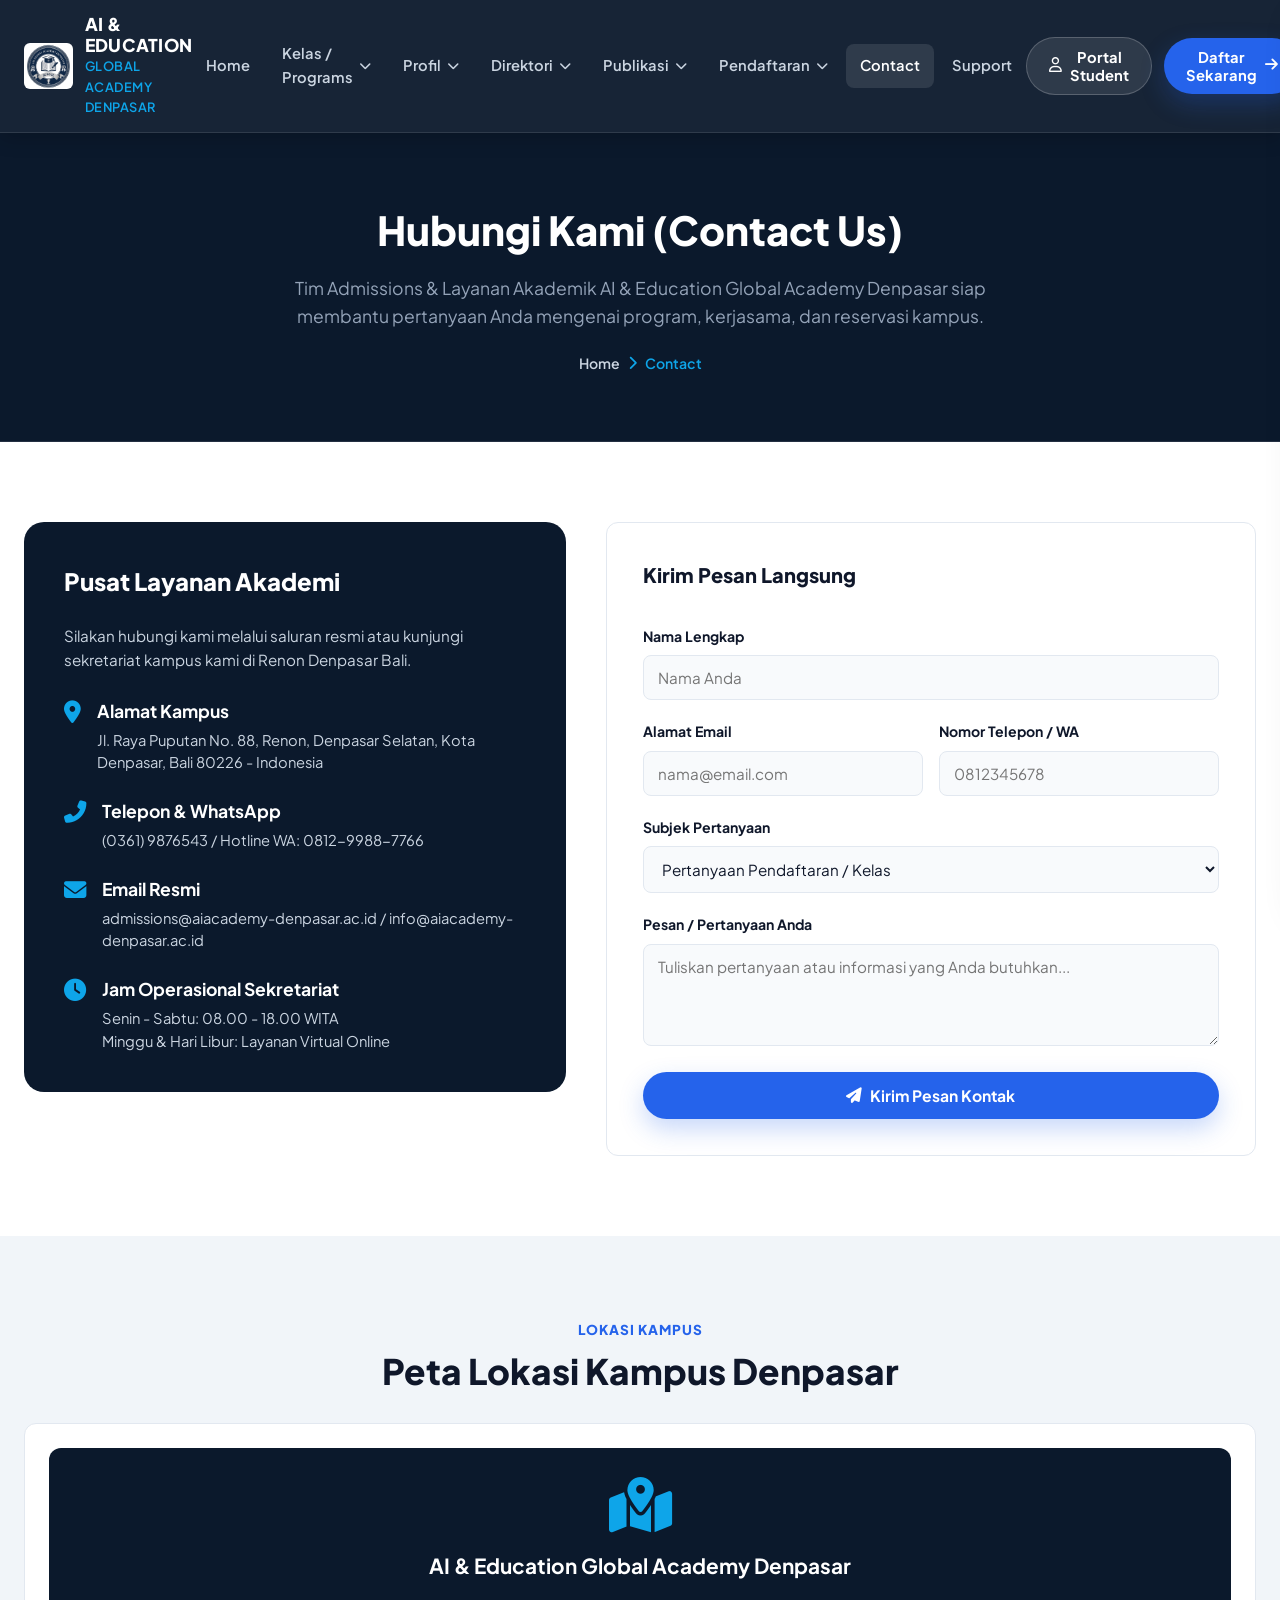
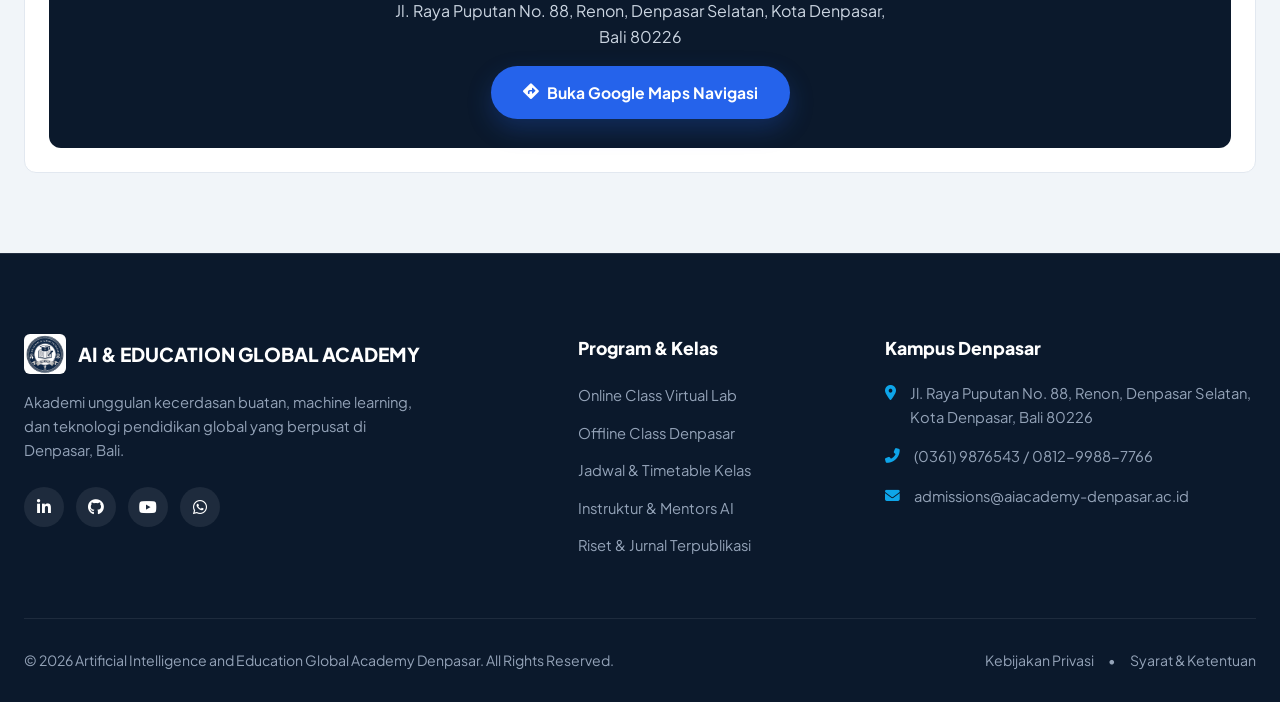
==== contact.html @ 4b83a7b8 "aieacademy" ====
<!DOCTYPE html>
<html lang="id">
<head>
    <meta charset="UTF-8">
    <meta name="viewport" content="width=device-width, initial-scale=1.0">
    <title>Contact Us - Artificial Intelligence & Education Global Academy Denpasar</title>
    <meta name="description" content="Hubungi AI & Education Global Academy Denpasar Bali. Kontak WhatsApp, Email, dan Alamat Kampus Renon Denpasar.">
    <!-- Google Fonts -->
    <link rel="preconnect" href="https://fonts.googleapis.com">
    <link rel="preconnect" href="https://fonts.gstatic.com" crossorigin>
    <link href="https://fonts.googleapis.com/css2?family=Plus+Jakarta+Sans:wght@300;400;500;600;700;800&display=swap" rel="stylesheet">
    <!-- Font Awesome Icons -->
    <link rel="stylesheet" href="https://cdnjs.cloudflare.com/ajax/libs/font-awesome/6.5.1/css/all.min.css">
    <link rel="stylesheet" href="style.css">
</head>
<body>

    <!-- Header Navigation -->
    <header class="site-header">
        <div class="navbar-container">
            <a href="index.html" class="brand-logo" id="brandLogo">
                <img src="Img/Logo.png" alt="AI & Education Global Academy Logo" class="brand-logo-img">
                <div class="brand-text">
                    <span class="brand-title">AI & EDUCATION</span>
                    <span class="brand-subtitle">Global Academy Denpasar</span>
                </div>
            </a>

            <nav class="nav-menu" id="navMenu">
                <ul class="nav-list">
                    <li class="nav-item"><a href="index.html" class="nav-link">Home</a></li>
                    
                    <li class="nav-item dropdown">
                        <a href="kelas.html" class="nav-link">Kelas / Programs <i class="fas fa-chevron-down dropdown-icon"></i></a>
                        <ul class="dropdown-menu">
                            <li><a href="kelas.html#online"><i class="fas fa-laptop-code"></i> Online Class <span class="dropdown-tag tag-online">Virtual Lab</span></a></li>
                            <li><a href="kelas.html#offline"><i class="fas fa-building-user"></i> Offline Class <span class="dropdown-tag tag-offline">Denpasar Campus</span></a></li>
                            <li><a href="kelas.html#schedules"><i class="fas fa-calendar-alt"></i> Jadwal Pelajaran / Schedules</a></li>
                        </ul>
                    </li>

                    <li class="nav-item dropdown">
                        <a href="profil.html" class="nav-link">Profil <i class="fas fa-chevron-down dropdown-icon"></i></a>
                        <ul class="dropdown-menu">
                            <li><a href="profil.html#visi-misi"><i class="fas fa-bullseye"></i> Visi & Misi AI Academy</a></li>
                            <li><a href="profil.html#sejarah"><i class="fas fa-landmark"></i> Tentang Kampus Denpasar</a></li>
                            <li><a href="profil.html#dewan-pakar"><i class="fas fa-sitemap"></i> Dewan Pakar & Researchers</a></li>
                            <li><a href="profil.html#fasilitas"><i class="fas fa-server"></i> Fasilitas Supercomputer & Lab</a></li>
                        </ul>
                    </li>

                    <li class="nav-item dropdown">
                        <a href="direktori.html" class="nav-link">Direktori <i class="fas fa-chevron-down dropdown-icon"></i></a>
                        <ul class="dropdown-menu">
                            <li><a href="direktori.html#guru"><i class="fas fa-user-tie"></i> Data Instruktur & Mentors</a></li>
                            <li><a href="direktori.html#siswa"><i class="fas fa-user-graduate"></i> Network Peserta / Alumni</a></li>
                            <li><a href="direktori.html#mitra"><i class="fas fa-handshake"></i> Mitra Industri Global</a></li>
                        </ul>
                    </li>

                    <li class="nav-item dropdown">
                        <a href="publikasi.html" class="nav-link">Publikasi <i class="fas fa-chevron-down dropdown-icon"></i></a>
                        <ul class="dropdown-menu">
                            <li><a href="publikasi.html#berita"><i class="fas fa-newspaper"></i> Berita AI & EdTech</a></li>
                            <li><a href="publikasi.html#pengumuman"><i class="fas fa-bullhorn"></i> Seminar & Workshop</a></li>
                            <li><a href="publikasi.html#agenda"><i class="fas fa-calendar-check"></i> Event AI Summit Bali</a></li>
                            <li><a href="publikasi.html#galeri"><i class="fas fa-images"></i> Galeri Hackathon</a></li>
                        </ul>
                    </li>

                    <li class="nav-item dropdown">
                        <a href="pendaftaran.html" class="nav-link">Pendaftaran <i class="fas fa-chevron-down dropdown-icon"></i></a>
                        <ul class="dropdown-menu">
                            <li><a href="pendaftaran.html#info-ppdb"><i class="fas fa-info-circle"></i> Info Penerimaan Peserta</a></li>
                            <li><a href="pendaftaran.html#syarat"><i class="fas fa-file-signature"></i> Syarat & Beasiswa</a></li>
                            <li><a href="pendaftaran.html#alur"><i class="fas fa-route"></i> Alur Pendaftaran Online</a></li>
                        </ul>
                    </li>

                    <li class="nav-item active"><a href="contact.html" class="nav-link">Contact</a></li>
                    <li class="nav-item"><a href="support.html" class="nav-link">Support</a></li>
                </ul>
            </nav>

            <div class="nav-actions">
                <button class="btn btn-login" id="openLoginBtn">
                    <i class="far fa-user"></i> Portal Student
                </button>
                <button class="btn btn-contact" id="openContactBtn">
                    Daftar Sekarang <i class="fas fa-arrow-right"></i>
                </button>
                <button class="hamburger-btn" id="hamburgerBtn" aria-label="Toggle Menu">
                    <i class="fas fa-bars"></i>
                </button>
            </div>
        </div>
    </header>

    <!-- Mobile Drawer Navigation -->
    <div class="mobile-drawer-overlay" id="drawerOverlay"></div>
    <div class="mobile-drawer" id="mobileDrawer">
        <div class="drawer-header">
            <div class="drawer-brand" style="display: flex; align-items: center; gap: 10px;">
                <img src="Img/Logo.png" alt="AI Academy Logo" class="brand-logo-img" style="height: 38px;">
                <div>
                    <span class="brand-title" style="display: block; font-size: 0.95rem;">AI & EDUCATION</span>
                    <span class="brand-subtitle" style="font-size: 0.75rem;">Global Academy</span>
                </div>
            </div>
            <button class="drawer-close" id="drawerClose">&times;</button>
        </div>
        <div class="drawer-content" id="mobileDrawerContent"></div>
    </div>

    <!-- Subpage Hero Banner -->
    <section class="page-hero">
        <div class="section-container">
            <h1 class="page-hero-title">Hubungi Kami (Contact Us)</h1>
            <p class="page-hero-subtitle">Tim Admissions & Layanan Akademik AI & Education Global Academy Denpasar siap membantu pertanyaan Anda mengenai program, kerjasama, dan reservasi kampus.</p>
            <div class="breadcrumb-trail">
                <a href="index.html">Home</a>
                <i class="fas fa-chevron-right"></i>
                <span>Contact</span>
            </div>
        </div>
    </section>

    <!-- Contact Details & Form Grid -->
    <section class="section-padding" style="background: #FFFFFF;">
        <div class="section-container">
            <div class="contact-layout-grid">
                <!-- Left Info Card -->
                <div class="contact-info-card">
                    <h3 style="font-size: 1.5rem; font-weight: 800; color: #FFFFFF;">Pusat Layanan Akademi</h3>
                    <p style="font-size: 0.95rem; color: #CBD5E1;">Silakan hubungi kami melalui saluran resmi atau kunjungi sekretariat kampus kami di Renon Denpasar Bali.</p>
                    
                    <div class="info-card-item">
                        <i class="fas fa-map-marker-alt"></i>
                        <div class="info-card-text">
                            <h4>Alamat Kampus</h4>
                            <p>Jl. Raya Puputan No. 88, Renon, Denpasar Selatan, Kota Denpasar, Bali 80226 - Indonesia</p>
                        </div>
                    </div>

                    <div class="info-card-item">
                        <i class="fas fa-phone-alt"></i>
                        <div class="info-card-text">
                            <h4>Telepon & WhatsApp</h4>
                            <p>(0361) 9876543 / Hotline WA: 0812-9988-7766</p>
                        </div>
                    </div>

                    <div class="info-card-item">
                        <i class="fas fa-envelope"></i>
                        <div class="info-card-text">
                            <h4>Email Resmi</h4>
                            <p>admissions@aiacademy-denpasar.ac.id / info@aiacademy-denpasar.ac.id</p>
                        </div>
                    </div>

                    <div class="info-card-item">
                        <i class="fas fa-clock"></i>
                        <div class="info-card-text">
                            <h4>Jam Operasional Sekretariat</h4>
                            <p>Senin - Sabtu: 08.00 - 18.00 WITA<br>Minggu & Hari Libur: Layanan Virtual Online</p>
                        </div>
                    </div>
                </div>

                <!-- Right Inquiry Form -->
                <div class="feature-card" style="padding: 36px;">
                    <h3 class="feature-title" style="margin-bottom: 20px;">Kirim Pesan Langsung</h3>
                    <form id="contactPageForm">
                        <div class="form-group">
                            <label for="cName">Nama Lengkap</label>
                            <input type="text" id="cName" placeholder="Nama Anda" required class="form-control">
                        </div>

                        <div style="display: grid; grid-template-columns: 1fr 1fr; gap: 16px;">
                            <div class="form-group">
                                <label for="cEmail">Alamat Email</label>
                                <input type="email" id="cEmail" placeholder="nama@email.com" required class="form-control">
                            </div>
                            <div class="form-group">
                                <label for="cPhone">Nomor Telepon / WA</label>
                                <input type="tel" id="cPhone" placeholder="0812345678" required class="form-control">
                            </div>
                        </div>

                        <div class="form-group">
                            <label for="cSubject">Subjek Pertanyaan</label>
                            <select id="cSubject" class="form-control">
                                <option value="pendaftaran">Pertanyaan Pendaftaran / Kelas</option>
                                <option value="beasiswa">Informasi Beasiswa AI</option>
                                <option value="kerjasama">Kerjasama Institusi / Industri</option>
                                <option value="lainnya">Pertanyaan Umum</option>
                            </select>
                        </div>

                        <div class="form-group">
                            <label for="cMessage">Pesan / Pertanyaan Anda</label>
                            <textarea id="cMessage" rows="4" placeholder="Tuliskan pertanyaan atau informasi yang Anda butuhkan..." required class="form-control"></textarea>
                        </div>

                        <button type="submit" class="btn btn-block btn-search" style="padding: 14px;">
                            <i class="fas fa-paper-plane"></i> Kirim Pesan Kontak
                        </button>
                    </form>
                </div>
            </div>
        </div>
    </section>

    <!-- Location Map Card Section -->
    <section class="section-padding" style="background: var(--bg-gray);">
        <div class="section-container">
            <div style="text-align: center; margin-bottom: 30px;">
                <span class="section-tag">LOKASI KAMPUS</span>
                <h2 class="section-title">Peta Lokasi Kampus Denpasar</h2>
            </div>
            
            <div class="feature-card" style="padding: 24px; text-align: center; align-items: center;">
                <div style="width: 100%; height: 300px; background: var(--primary-dark); color: #FFFFFF; border-radius: var(--radius-md); display: flex; flex-direction: column; align-items: center; justify-content: center; gap: 16px;">
                    <i class="fas fa-map-location-dot" style="font-size: 3.5rem; color: var(--accent-cyan);"></i>
                    <h3 style="font-size: 1.3rem; color: #FFFFFF;">AI & Education Global Academy Denpasar</h3>
                    <p style="color: #CBD5E1; max-width: 500px;">Jl. Raya Puputan No. 88, Renon, Denpasar Selatan, Kota Denpasar, Bali 80226</p>
                    <a href="https://maps.google.com" target="_blank" class="btn btn-search" style="border-radius: var(--radius-pill);"><i class="fas fa-directions"></i> Buka Google Maps Navigasi</a>
                </div>
            </div>
        </div>
    </section>

    <!-- Footer -->
    <footer class="site-footer">
        <div class="section-container">
            <div class="footer-grid">
                <div class="footer-brand-col">
                    <div class="footer-logo">
                        <img src="Img/Logo.png" alt="AI & Education Logo" class="brand-logo-img" style="height: 40px;">
                        <span>AI & EDUCATION GLOBAL ACADEMY</span>
                    </div>
                    <p class="footer-desc">
                        Akademi unggulan kecerdasan buatan, machine learning, dan teknologi pendidikan global yang berpusat di Denpasar, Bali.
                    </p>
                    <div class="social-links">
                        <a href="#" aria-label="LinkedIn"><i class="fab fa-linkedin-in"></i></a>
                        <a href="#" aria-label="GitHub"><i class="fab fa-github"></i></a>
                        <a href="#" aria-label="YouTube"><i class="fab fa-youtube"></i></a>
                        <a href="#" aria-label="WhatsApp"><i class="fab fa-whatsapp"></i></a>
                    </div>
                </div>

                <div class="footer-links-col">
                    <h4 class="footer-heading">Program & Kelas</h4>
                    <ul class="footer-menu">
                        <li><a href="kelas.html#online">Online Class Virtual Lab</a></li>
                        <li><a href="kelas.html#offline">Offline Class Denpasar</a></li>
                        <li><a href="kelas.html#schedules">Jadwal & Timetable Kelas</a></li>
                        <li><a href="direktori.html#guru">Instruktur & Mentors AI</a></li>
                        <li><a href="publikasi.html#berita">Riset & Jurnal Terpublikasi</a></li>
                    </ul>
                </div>

                <div class="footer-contact-col">
                    <h4 class="footer-heading">Kampus Denpasar</h4>
                    <ul class="contact-info-list">
                        <li>
                            <i class="fas fa-map-marker-alt"></i>
                            <span>Jl. Raya Puputan No. 88, Renon, Denpasar Selatan, Kota Denpasar, Bali 80226</span>
                        </li>
                        <li>
                            <i class="fas fa-phone-alt"></i>
                            <span>(0361) 9876543 / 0812-9988-7766</span>
                        </li>
                        <li>
                            <i class="fas fa-envelope"></i>
                            <span>admissions@aiacademy-denpasar.ac.id</span>
                        </li>
                    </ul>
                </div>
            </div>

            <div class="footer-bottom">
                <p>&copy; 2026 Artificial Intelligence and Education Global Academy Denpasar. All Rights Reserved.</p>
                <div class="footer-bottom-links">
                    <a href="#">Kebijakan Privasi</a>
                    <span class="dot">•</span>
                    <a href="#">Syarat & Ketentuan</a>
                </div>
            </div>
        </div>
    </footer>

    <!-- Login Modal -->
    <div class="modal-backdrop" id="loginModal">
        <div class="modal-card">
            <div class="modal-header">
                <h3><i class="fas fa-user-lock"></i> Portal AI Academy Student & Faculty</h3>
                <button class="modal-close" id="loginClose">&times;</button>
            </div>
            <div class="modal-body">
                <form id="loginForm">
                    <div class="form-group">
                        <label for="username">Email / Student ID / NIP</label>
                        <div class="input-with-icon">
                            <i class="fas fa-envelope"></i>
                            <input type="text" id="username" placeholder="Masukkan ID atau Email Akademi" required>
                        </div>
                    </div>
                    <div class="form-group">
                        <label for="password">Kata Sandi</label>
                        <div class="input-with-icon">
                            <i class="fas fa-lock"></i>
                            <input type="password" id="password" placeholder="Masukkan Kata Sandi" required>
                        </div>
                    </div>
                    <div class="form-group">
                        <label for="userRole">Akses Sistem</label>
                        <div class="input-with-icon">
                            <i class="fas fa-user-tag"></i>
                            <select id="userRole">
                                <option value="student">Student / Online Class Participant</option>
                                <option value="mentor">AI Mentor / Faculty Instructor</option>
                                <option value="admin">Administrator / Research Director</option>
                            </select>
                        </div>
                    </div>
                    <button type="submit" class="btn btn-block btn-search">Masuk Portal</button>
                    <div class="modal-footer-links" style="margin-top: 16px; text-align: center; font-size: 0.88rem; color: var(--text-muted);">
                        <span>Belum punya akun? <a href="register.html" style="color: var(--primary-blue); font-weight: 700;">Daftar Sekarang</a> atau buka <a href="login.html" style="color: var(--primary-blue); font-weight: 700;">Portal Login Penuh</a></span>
                    </div>
                </form>
            </div>
        </div>
    </div>

    <!-- Contact / Enrollment Modal -->
    <div class="modal-backdrop" id="contactModal">
        <div class="modal-card">
            <div class="modal-header">
                <h3><i class="fas fa-paper-plane"></i> Form Pendaftaran & Informasi Kelas</h3>
                <button class="modal-close" id="contactClose">&times;</button>
            </div>
            <div class="modal-body">
                <form id="contactForm">
                    <div class="form-group">
                        <label for="contactName">Nama Lengkap</label>
                        <input type="text" id="contactName" placeholder="Nama Anda" required class="form-control">
                    </div>
                    <div class="form-group">
                        <label for="contactEmail">Email & WhatsApp</label>
                        <input type="text" id="contactEmail" placeholder="Email / Kontak WA Active" required class="form-control">
                    </div>
                    <div class="form-group">
                        <label for="contactMessage">Program & Jadwal Yang Diminati</label>
                        <textarea id="contactMessage" rows="4" placeholder="Sebutkan minat Kelas Online / Offline atau pertanyaan Anda..." required class="form-control"></textarea>
                    </div>
                    <button type="submit" class="btn btn-block btn-search">Kirim Pendaftaran</button>
                </form>
            </div>
        </div>
    </div>

    <script src="script.js"></script>
    <script>
        document.getElementById('contactPageForm')?.addEventListener('submit', function(e) {
            e.preventDefault();
            alert('Terima kasih! Pesan Anda telah terkirim ke sekretariat AI & Education Global Academy. Kami akan membalas via Email / WA dalam waktu singkat.');
            this.reset();
        });
    </script>
</body>
</html>
---- style.css ----
/* ==========================================
   ARTIFICIAL INTELLIGENCE & EDUCATION GLOBAL ACADEMY DENPASAR
   Official Web Application Design System
   Palette: Dark Blue - Slate Gray - Crisp White
   ========================================== */

/* --- CSS Variables & Design Tokens --- */
:root {
    /* Primary Colors (Dark Blue / Deep Navy) */
    --primary-dark: #0B192C;
    --primary-navy: #1E293B;
    --primary-blue: #2563EB;
    --primary-blue-hover: #1D4ED8;
    
    /* Solid Primary Theme Colors */
    --hero-bg-solid: #0B192C;
    --hero-surface-solid: #1E293B;

    /* Slate Grays */
    --text-dark: #0F172A;
    --text-main: #334155;
    --text-muted: #64748B;
    --text-light: #F8FAFC;
    
    /* Backgrounds & Panels */
    --bg-light: #F8FAFC;
    --bg-gray: #F1F5F9;
    --card-bg: #FFFFFF;
    --border-color: #E2E8F0;

    /* Badges & Accents */
    --accent-cyan: #0EA5E9;
    --accent-indigo: #6366F1;
    --accent-emerald: #10B981;

    /* Radii */
    --radius-sm: 8px;
    --radius-md: 12px;
    --radius-lg: 20px;
    --radius-pill: 50px;

    /* Shadows */
    --shadow-sm: 0 2px 8px rgba(11, 25, 44, 0.04);
    --shadow-md: 0 8px 24px rgba(11, 25, 44, 0.08);
    --shadow-lg: 0 16px 36px rgba(11, 25, 44, 0.12);
    --shadow-blue: 0 10px 25px rgba(37, 99, 235, 0.25);

    --transition: all 0.3s cubic-bezier(0.4, 0, 0.2, 1);
}

/* --- Base & Reset Styles --- */
*, *::before, *::after {
    box-sizing: border-box;
    margin: 0;
    padding: 0;
}

html {
    scroll-behavior: smooth;
    font-size: 16px;
}

body {
    font-family: 'Plus Jakarta Sans', -apple-system, BlinkMacSystemFont, 'Segoe UI', Roboto, sans-serif;
    color: var(--text-main);
    background-color: var(--bg-light);
    line-height: 1.6;
    overflow-x: hidden;
}

a {
    text-decoration: none;
    color: inherit;
    transition: var(--transition);
}

ul {
    list-style: none;
}

button, input, select, textarea {
    font-family: inherit;
    font-size: inherit;
    border: none;
    outline: none;
}

/* --- Header & Navigation --- */
.site-header {
    position: sticky;
    top: 0;
    left: 0;
    width: 100%;
    background-color: rgba(11, 25, 44, 0.95);
    backdrop-filter: blur(12px);
    z-index: 1000;
    border-bottom: 1px solid rgba(255, 255, 255, 0.1);
    box-shadow: 0 4px 20px rgba(0, 0, 0, 0.2);
}

.navbar-container {
    max-width: 1280px;
    margin: 0 auto;
    padding: 14px 24px;
    display: flex;
    align-items: center;
    justify-content: space-between;
}

.brand-logo {
    display: flex;
    align-items: center;
    gap: 12px;
}

.logo-badge {
    width: 44px;
    height: 44px;
    background-color: var(--primary-blue);
    border-radius: var(--radius-md);
    display: flex;
    align-items: center;
    justify-content: center;
    color: #FFFFFF;
    font-size: 1.4rem;
    box-shadow: 0 4px 15px rgba(37, 99, 235, 0.4);
}

.brand-logo-img, .logo-img {
    height: 46px;
    max-height: 46px;
    width: auto;
    object-fit: contain;
    border-radius: 6px;
    transition: var(--transition);
}

.brand-text {
    display: flex;
    flex-direction: column;
}

.brand-title {
    font-size: 1.1rem;
    font-weight: 800;
    color: #FFFFFF;
    letter-spacing: 0.3px;
    line-height: 1.2;
}

.brand-subtitle {
    font-size: 0.8rem;
    font-weight: 600;
    color: var(--accent-cyan);
    letter-spacing: 0.5px;
    text-transform: uppercase;
}

/* --- Desktop Nav Links --- */
.nav-menu {
    display: flex;
    align-items: center;
}

.nav-list {
    display: flex;
    align-items: center;
    gap: 4px;
}

.nav-item {
    position: relative;
}

.nav-link {
    display: flex;
    align-items: center;
    gap: 6px;
    padding: 10px 14px;
    font-size: 0.92rem;
    font-weight: 600;
    color: #CBD5E1;
    border-radius: var(--radius-sm);
}

.nav-link:hover, .nav-item.active .nav-link {
    color: #FFFFFF;
    background-color: rgba(255, 255, 255, 0.1);
}

.dropdown-icon {
    font-size: 0.75rem;
    transition: transform 0.2s ease;
}

.nav-item:hover .dropdown-icon {
    transform: rotate(180deg);
}

/* Dropdown Menu Styles */
.dropdown-menu {
    position: absolute;
    top: 100%;
    left: 0;
    min-width: 250px;
    background: #0F172A;
    border-radius: var(--radius-md);
    box-shadow: 0 16px 36px rgba(0, 0, 0, 0.4);
    padding: 10px;
    opacity: 0;
    visibility: hidden;
    transform: translateY(10px);
    transition: var(--transition);
    border: 1px solid rgba(255, 255, 255, 0.12);
}

.nav-item:hover .dropdown-menu {
    opacity: 1;
    visibility: visible;
    transform: translateY(0);
}

.dropdown-menu li a {
    display: flex;
    align-items: center;
    gap: 12px;
    padding: 10px 14px;
    font-size: 0.9rem;
    font-weight: 600;
    color: #CBD5E1;
    border-radius: var(--radius-sm);
    transition: var(--transition);
}

.dropdown-menu li a i {
    color: var(--accent-cyan);
    width: 18px;
    font-size: 1rem;
}

.dropdown-menu li a:hover {
    background-color: var(--primary-blue);
    color: #FFFFFF;
}

.dropdown-menu li a:hover i {
    color: #FFFFFF;
}

.dropdown-tag {
    font-size: 0.7rem;
    padding: 2px 6px;
    border-radius: 4px;
    font-weight: 700;
    margin-left: auto;
    text-transform: uppercase;
}

.tag-online {
    background: rgba(14, 165, 233, 0.2);
    color: #38BDF8;
}

.tag-offline {
    background: rgba(99, 102, 241, 0.2);
    color: #818CF8;
}

/* Header Buttons */
.nav-actions {
    display: flex;
    align-items: center;
    gap: 12px;
}

.btn {
    display: inline-flex;
    align-items: center;
    justify-content: center;
    gap: 8px;
    padding: 10px 22px;
    font-size: 0.92rem;
    font-weight: 700;
    border-radius: var(--radius-pill);
    cursor: pointer;
    transition: var(--transition);
}

.btn-login {
    background: rgba(255, 255, 255, 0.1);
    color: #FFFFFF;
    border: 1px solid rgba(255, 255, 255, 0.2);
}

.btn-login:hover {
    background: rgba(255, 255, 255, 0.2);
    border-color: #FFFFFF;
}

.btn-contact {
    background-color: var(--primary-blue);
    color: #ffffff;
    box-shadow: var(--shadow-blue);
}

.btn-contact:hover {
    background-color: var(--primary-blue-hover);
    transform: translateY(-2px);
    box-shadow: 0 12px 28px rgba(37, 99, 235, 0.4);
}

.hamburger-btn {
    display: none;
    background: transparent;
    font-size: 1.5rem;
    color: #FFFFFF;
    cursor: pointer;
    padding: 6px 10px;
}

/* Mobile Navigation Drawer */
.mobile-drawer-overlay {
    position: fixed;
    top: 0;
    left: 0;
    width: 100%;
    height: 100%;
    background: rgba(11, 25, 44, 0.7);
    z-index: 1050;
    opacity: 0;
    visibility: hidden;
    transition: var(--transition);
}

.mobile-drawer-overlay.active {
    opacity: 1;
    visibility: visible;
}

.mobile-drawer {
    position: fixed;
    top: 0;
    right: -320px;
    width: 300px;
    height: 100%;
    background: #0F172A;
    color: #FFFFFF;
    z-index: 1100;
    box-shadow: var(--shadow-lg);
    transition: right 0.3s cubic-bezier(0.4, 0, 0.2, 1);
    display: flex;
    flex-direction: column;
}

.mobile-drawer.active {
    right: 0;
}

.drawer-header {
    display: flex;
    align-items: center;
    justify-content: space-between;
    padding: 20px;
    border-bottom: 1px solid rgba(255, 255, 255, 0.1);
}

.drawer-close {
    background: none;
    font-size: 1.8rem;
    cursor: pointer;
    color: #94A3B8;
}

.drawer-content {
    padding: 20px;
    overflow-y: auto;
    flex: 1;
}

/* ==========================================
   HERO BANNER SECTION
   ========================================== */
.hero-section {
    position: relative;
    background-color: var(--primary-dark);
    color: #ffffff;
    padding: 90px 0 110px 0;
    overflow: hidden;
    border-bottom: 1px solid rgba(255, 255, 255, 0.08);
}

.hero-bg-shapes {
    position: absolute;
    top: 0;
    left: 0;
    width: 100%;
    height: 100%;
    pointer-events: none;
}

.shape {
    position: absolute;
    border-radius: 50%;
    filter: blur(80px);
}

.blob-1 {
    width: 380px;
    height: 380px;
    background: rgba(37, 99, 235, 0.25);
    top: -80px;
    right: 10%;
}

.blob-2 {
    width: 450px;
    height: 450px;
    background: rgba(14, 165, 233, 0.18);
    bottom: -120px;
    left: -80px;
}

.hero-wave {
    position: absolute;
    bottom: -2px;
    left: 0;
    width: 100%;
    line-height: 0;
}

.hero-container {
    max-width: 1280px;
    margin: 0 auto;
    padding: 0 24px;
    display: grid;
    grid-template-columns: 1.15fr 0.85fr;
    gap: 40px;
    align-items: center;
    position: relative;
    z-index: 10;
}

/* Left Hero Content */
.welcome-pill {
    display: inline-flex;
    align-items: center;
    gap: 10px;
    background: rgba(255, 255, 255, 0.08);
    border: 1px solid rgba(255, 255, 255, 0.15);
    padding: 8px 20px;
    border-radius: var(--radius-pill);
    box-shadow: 0 4px 15px rgba(0, 0, 0, 0.2);
    margin-bottom: 24px;
}

.welcome-pill i {
    color: var(--accent-cyan);
}

.pill-text {
    font-size: 0.9rem;
    font-weight: 700;
    color: #E2E8F0;
    letter-spacing: 0.5px;
}

.hero-title {
    font-size: 2.8rem;
    font-weight: 800;
    line-height: 1.15;
    margin-bottom: 16px;
    letter-spacing: -0.5px;
    color: #FFFFFF;
}

.hero-subtitle {
    font-size: 1.25rem;
    font-weight: 400;
    color: #94A3B8;
    margin-bottom: 36px;
    line-height: 1.6;
}

/* Search Widget Styling */
.search-widget {
    background: #FFFFFF;
    border-radius: var(--radius-pill);
    padding: 8px;
    display: flex;
    align-items: center;
    box-shadow: 0 20px 40px rgba(0, 0, 0, 0.3);
    max-width: 680px;
    margin-bottom: 45px;
}

.search-input-wrap {
    flex: 1;
    display: flex;
    align-items: center;
    padding-left: 20px;
    gap: 12px;
}

.search-icon {
    color: #64748B;
    font-size: 1.1rem;
}

.search-input-wrap input {
    width: 100%;
    padding: 12px 0;
    font-size: 0.98rem;
    color: var(--text-dark);
    background: transparent;
}

.search-input-wrap input::placeholder {
    color: #94A3B8;
}

.search-divider {
    width: 1px;
    height: 32px;
    background-color: #E2E8F0;
    margin: 0 8px;
}

.search-category-wrap {
    display: flex;
    align-items: center;
    gap: 8px;
    padding: 0 16px;
    position: relative;
}

.category-icon {
    color: #64748B;
}

.search-category-wrap select {
    appearance: none;
    background: transparent;
    padding-right: 20px;
    font-weight: 600;
    color: var(--text-dark);
    cursor: pointer;
}

.select-arrow {
    position: absolute;
    right: 16px;
    pointer-events: none;
    font-size: 0.75rem;
    color: #64748B;
}

.btn-search {
    background-color: var(--primary-blue);
    color: #ffffff;
    padding: 14px 32px;
    font-size: 0.98rem;
    box-shadow: var(--shadow-blue);
}

.btn-search:hover {
    background-color: var(--primary-blue-hover);
}

/* Stats Counter Row */
.stats-row {
    display: flex;
    align-items: center;
    gap: 30px;
}

.stat-item {
    display: flex;
    flex-direction: column;
}

.stat-number {
    font-size: 2.2rem;
    font-weight: 800;
    color: #FFFFFF;
    line-height: 1;
    margin-bottom: 6px;
}

.stat-label {
    font-size: 0.85rem;
    font-weight: 600;
    color: #94A3B8;
}

.stat-divider {
    width: 1px;
    height: 40px;
    background: rgba(255, 255, 255, 0.15);
}

/* Hero Right Illustration Styling */
.hero-illustration-area {
    display: flex;
    justify-content: center;
    align-items: center;
    position: relative;
}

.illustration-wrapper {
    position: relative;
    width: 100%;
    max-width: 480px;
}

.illustration-graphic {
    position: relative;
    z-index: 2;
    filter: drop-shadow(0 20px 40px rgba(0, 0, 0, 0.4));
}

.school-art {
    width: 100%;
    height: auto;
}

/* Floating Badge Card Overlay */
.floating-badge-card {
    position: absolute;
    bottom: 20px;
    left: -20px;
    z-index: 3;
    background: #0F172A;
    border: 1px solid rgba(255, 255, 255, 0.15);
    padding: 14px 22px;
    border-radius: var(--radius-md);
    box-shadow: 0 20px 40px rgba(0, 0, 0, 0.4);
    display: flex;
    align-items: center;
    gap: 14px;
    animation: floatAnim 4s ease-in-out infinite alternate;
}

@keyframes floatAnim {
    0% { transform: translateY(0); }
    100% { transform: translateY(-10px); }
}

.badge-icon-box {
    width: 46px;
    height: 46px;
    background: var(--primary-blue);
    color: #ffffff;
    border-radius: var(--radius-sm);
    display: flex;
    align-items: center;
    justify-content: center;
    font-size: 1.3rem;
}

.badge-text-box {
    display: flex;
    flex-direction: column;
}

.badge-heading {
    font-size: 0.95rem;
    font-weight: 800;
    color: #FFFFFF;
    line-height: 1.2;
}

.badge-subheading {
    font-size: 0.82rem;
    font-weight: 500;
    color: #94A3B8;
}

/* ==========================================
   QUICK NAVIGATION TRACKS SECTION
   ========================================== */
.quick-nav-section {
    padding: 45px 0;
    background-color: #FFFFFF;
    margin-top: -30px;
    position: relative;
    z-index: 20;
    border-bottom: 1px solid var(--border-color);
}

.section-container {
    max-width: 1280px;
    margin: 0 auto;
    padding: 0 24px;
}

.quick-nav-grid {
    display: grid;
    grid-template-columns: repeat(6, 1fr);
    gap: 20px;
    justify-items: center;
}

.quick-card {
    display: flex;
    flex-direction: column;
    align-items: center;
    gap: 12px;
    transition: var(--transition);
}

.quick-card:hover {
    transform: translateY(-6px);
}

.icon-circle {
    width: 72px;
    height: 72px;
    border-radius: 50%;
    display: flex;
    align-items: center;
    justify-content: center;
    font-size: 1.6rem;
    transition: var(--transition);
    box-shadow: 0 4px 15px rgba(11, 25, 44, 0.06);
    background: var(--bg-gray);
    color: var(--primary-dark);
}

.quick-card:hover .icon-circle {
    box-shadow: 0 12px 25px rgba(37, 99, 235, 0.3);
    background-color: var(--primary-blue);
    color: #ffffff;
}

.quick-label {
    font-size: 0.95rem;
    font-weight: 700;
    color: var(--text-dark);
    text-align: center;
}

/* ==========================================
   SECTIONS GENERAL STYLING
   ========================================== */
.section-padding {
    padding: 80px 0;
}

.section-tag {
    display: inline-block;
    font-size: 0.85rem;
    font-weight: 800;
    color: var(--primary-blue);
    text-transform: uppercase;
    letter-spacing: 1px;
    margin-bottom: 8px;
}

.section-title {
    font-size: 2.2rem;
    font-weight: 800;
    color: var(--text-dark);
    line-height: 1.25;
}

/* --- Director Welcome Section --- */
.welcome-section {
    background-color: var(--bg-light);
}

.welcome-card {
    background: #FFFFFF;
    border: 1px solid var(--border-color);
    border-radius: var(--radius-lg);
    box-shadow: var(--shadow-md);
    padding: 48px;
    display: grid;
    grid-template-columns: 300px 1fr;
    gap: 48px;
    align-items: center;
}

.principal-avatar-wrap {
    position: relative;
    display: flex;
    justify-content: center;
}

.avatar-box {
    width: 220px;
    height: 220px;
    border-radius: 50%;
    background-color: var(--primary-dark);
    display: flex;
    align-items: center;
    justify-content: center;
    border: 6px solid #FFFFFF;
    box-shadow: var(--shadow-md);
}

.principal-placeholder-icon {
    font-size: 6rem;
    color: #94A3B8;
}

.principal-badge {
    position: absolute;
    bottom: 0;
    background: var(--primary-dark);
    color: #FFFFFF;
    padding: 6px 18px;
    font-size: 0.85rem;
    font-weight: 700;
    border-radius: var(--radius-pill);
    box-shadow: var(--shadow-sm);
    border: 1px solid rgba(255, 255, 255, 0.2);
}

.principal-quote {
    font-size: 1.15rem;
    font-style: italic;
    color: var(--text-main);
    margin: 20px 0;
    line-height: 1.7;
    border-left: 4px solid var(--primary-blue);
    padding-left: 20px;
}

.principal-info {
    display: flex;
    flex-direction: column;
}

.principal-name {
    font-size: 1.2rem;
    font-weight: 800;
    color: var(--text-dark);
}

.principal-title {
    font-size: 0.9rem;
    color: var(--text-muted);
}

/* ==========================================
   CLASS SCHEDULES SECTION (ONLINE & OFFLINE)
   ========================================== */
.schedules-section {
    background-color: #FFFFFF;
    border-top: 1px solid var(--border-color);
    border-bottom: 1px solid var(--border-color);
}

.schedule-controls {
    display: flex;
    flex-direction: column;
    gap: 20px;
    margin-top: 30px;
    margin-bottom: 30px;
}

.schedule-tabs {
    display: flex;
    gap: 12px;
    background: var(--bg-gray);
    padding: 6px;
    border-radius: var(--radius-pill);
    max-width: fit-content;
}

.tab-schedule-btn {
    display: flex;
    align-items: center;
    gap: 10px;
    padding: 12px 28px;
    font-size: 1rem;
    font-weight: 700;
    color: var(--text-muted);
    background: transparent;
    border-radius: var(--radius-pill);
    cursor: pointer;
    transition: var(--transition);
}

.tab-schedule-btn i {
    font-size: 1.1rem;
}

.tab-schedule-btn.active {
    background: var(--primary-dark);
    color: #FFFFFF;
    box-shadow: var(--shadow-sm);
}

.schedule-day-filters {
    display: flex;
    flex-wrap: wrap;
    gap: 8px;
}

.day-chip {
    padding: 8px 18px;
    font-size: 0.88rem;
    font-weight: 600;
    color: var(--text-main);
    background: var(--bg-light);
    border: 1px solid var(--border-color);
    border-radius: var(--radius-pill);
    cursor: pointer;
    transition: var(--transition);
}

.day-chip:hover, .day-chip.active {
    background: var(--primary-blue);
    color: #FFFFFF;
    border-color: var(--primary-blue);
}

/* Schedule Grid & Card Layout */
.schedule-list {
    display: grid;
    grid-template-columns: repeat(auto-fill, minmax(360px, 1fr));
    gap: 24px;
}

.schedule-card {
    background: #FFFFFF;
    border: 1px solid var(--border-color);
    border-radius: var(--radius-md);
    padding: 24px;
    display: flex;
    flex-direction: column;
    gap: 16px;
    transition: var(--transition);
    position: relative;
    overflow: hidden;
}

.schedule-card::before {
    content: '';
    position: absolute;
    top: 0;
    left: 0;
    width: 6px;
    height: 100%;
    background: var(--primary-dark);
}

.schedule-card[data-mode="online"]::before {
    background: var(--accent-cyan);
}

.schedule-card[data-mode="offline"]::before {
    background: var(--accent-indigo);
}

.schedule-card:hover {
    transform: translateY(-4px);
    box-shadow: var(--shadow-md);
    border-color: var(--primary-blue);
}

.schedule-header {
    display: flex;
    align-items: center;
    justify-content: space-between;
}

.schedule-time-badge {
    display: inline-flex;
    align-items: center;
    gap: 6px;
    background: var(--bg-gray);
    color: var(--text-dark);
    padding: 6px 14px;
    border-radius: var(--radius-pill);
    font-size: 0.85rem;
    font-weight: 700;
}

.schedule-mode-badge {
    padding: 4px 12px;
    border-radius: var(--radius-pill);
    font-size: 0.78rem;
    font-weight: 800;
    text-transform: uppercase;
    letter-spacing: 0.5px;
}

.badge-mode-online {
    background: rgba(14, 165, 233, 0.12);
    color: #0284C7;
}

.badge-mode-offline {
    background: rgba(99, 102, 241, 0.12);
    color: #4F46E5;
}

.schedule-title {
    font-size: 1.2rem;
    font-weight: 800;
    color: var(--text-dark);
    line-height: 1.3;
}

.schedule-meta-info {
    display: flex;
    flex-direction: column;
    gap: 8px;
    font-size: 0.9rem;
    color: var(--text-muted);
}

.schedule-meta-item {
    display: flex;
    align-items: center;
    gap: 10px;
}

.schedule-meta-item i {
    width: 18px;
    color: var(--primary-blue);
}

.schedule-footer {
    display: flex;
    align-items: center;
    justify-content: space-between;
    margin-top: auto;
    padding-top: 16px;
    border-top: 1px dashed var(--border-color);
}

.schedule-spots {
    font-size: 0.85rem;
    font-weight: 600;
    color: var(--accent-emerald);
}

.btn-enroll {
    background: var(--primary-dark);
    color: #FFFFFF;
    padding: 8px 18px;
    font-size: 0.88rem;
    border-radius: var(--radius-pill);
}

.btn-enroll:hover {
    background: var(--primary-blue);
}

/* --- News & Publications Grid --- */
.news-section {
    background-color: var(--bg-light);
}

.section-header {
    display: flex;
    align-items: flex-end;
    justify-content: space-between;
    margin-bottom: 40px;
    flex-wrap: wrap;
    gap: 20px;
}

.filter-tabs {
    display: flex;
    gap: 8px;
    background: var(--bg-gray);
    padding: 4px;
    border-radius: var(--radius-pill);
}

.tab-btn {
    padding: 8px 20px;
    font-size: 0.88rem;
    font-weight: 700;
    color: var(--text-muted);
    background: transparent;
    border-radius: var(--radius-pill);
    cursor: pointer;
    transition: var(--transition);
}

.tab-btn.active, .tab-btn:hover {
    background: var(--primary-dark);
    color: #FFFFFF;
}

.news-grid {
    display: grid;
    grid-template-columns: repeat(3, 1fr);
    gap: 30px;
}

.news-card {
    background: #FFFFFF;
    border: 1px solid var(--border-color);
    border-radius: var(--radius-md);
    overflow: hidden;
    box-shadow: var(--shadow-sm);
    display: flex;
    flex-direction: column;
    transition: var(--transition);
}

.news-card:hover {
    transform: translateY(-6px);
    box-shadow: var(--shadow-md);
}

.news-thumb {
    position: relative;
    height: 180px;
}

.thumb-placeholder {
    width: 100%;
    height: 100%;
    display: flex;
    align-items: center;
    justify-content: center;
    color: #FFFFFF;
    font-size: 3rem;
}

.bg-gradient-1, .bg-solid-navy { background-color: #0F172A; }
.bg-gradient-2, .bg-solid-blue { background-color: #1E293B; }
.bg-gradient-3, .bg-solid-slate { background-color: #334155; }

.thumb-badge {
    position: absolute;
    top: 14px;
    left: 14px;
    padding: 4px 12px;
    font-size: 0.75rem;
    font-weight: 800;
    border-radius: var(--radius-pill);
    color: #FFFFFF;
    text-transform: uppercase;
}

.badge-blue { background: var(--primary-blue); }
.badge-green { background: var(--accent-emerald); }
.badge-orange { background: #F59E0B; }

.news-body {
    padding: 24px;
    display: flex;
    flex-direction: column;
    flex: 1;
}

.news-meta {
    display: flex;
    gap: 16px;
    font-size: 0.82rem;
    color: var(--text-muted);
    margin-bottom: 12px;
}

.news-title {
    font-size: 1.15rem;
    font-weight: 800;
    color: var(--text-dark);
    margin-bottom: 10px;
    line-height: 1.35;
}

.news-excerpt {
    font-size: 0.9rem;
    color: var(--text-main);
    margin-bottom: 20px;
    flex: 1;
}

.read-more-btn {
    background: transparent;
    color: var(--primary-blue);
    font-weight: 700;
    font-size: 0.9rem;
    display: inline-flex;
    align-items: center;
    gap: 6px;
    cursor: pointer;
    align-self: flex-start;
}

.read-more-btn:hover {
    color: var(--primary-dark);
}

/* ==========================================
   FOOTER
   ========================================== */
.site-footer {
    background-color: var(--primary-dark);
    color: #94A3B8;
    padding: 80px 0 30px 0;
    border-top: 1px solid rgba(255, 255, 255, 0.1);
}

.footer-grid {
    display: grid;
    grid-template-columns: 2fr 1fr 1.5fr;
    gap: 60px;
    margin-bottom: 60px;
}

.footer-logo {
    display: flex;
    align-items: center;
    gap: 12px;
    font-size: 1.2rem;
    font-weight: 800;
    color: #FFFFFF;
    margin-bottom: 16px;
}

.footer-logo img,
.footer-logo-img {
    height: 40px;
    max-height: 40px;
    width: auto;
    object-fit: contain;
    border-radius: 6px;
}

.footer-logo i {
    color: var(--accent-cyan);
    font-size: 1.6rem;
}

.footer-desc {
    font-size: 0.92rem;
    line-height: 1.65;
    margin-bottom: 24px;
    max-width: 400px;
}

.social-links {
    display: flex;
    gap: 12px;
}

.social-links a {
    width: 40px;
    height: 40px;
    background: rgba(255, 255, 255, 0.08);
    border-radius: 50%;
    display: flex;
    align-items: center;
    justify-content: center;
    color: #FFFFFF;
    transition: var(--transition);
}

.social-links a:hover {
    background: var(--primary-blue);
    transform: translateY(-3px);
}

.footer-heading {
    font-size: 1.1rem;
    font-weight: 800;
    color: #FFFFFF;
    margin-bottom: 20px;
}

.footer-menu {
    display: flex;
    flex-direction: column;
    gap: 12px;
}

.footer-menu a {
    font-size: 0.92rem;
}

.footer-menu a:hover {
    color: #FFFFFF;
    padding-left: 6px;
}

.contact-info-list {
    display: flex;
    flex-direction: column;
    gap: 16px;
}

.contact-info-list li {
    display: flex;
    gap: 14px;
    font-size: 0.92rem;
    align-items: flex-start;
}

.contact-info-list i {
    color: var(--accent-cyan);
    margin-top: 4px;
}

.footer-bottom {
    display: flex;
    align-items: center;
    justify-content: space-between;
    padding-top: 30px;
    border-top: 1px solid rgba(255, 255, 255, 0.08);
    font-size: 0.88rem;
}

.footer-bottom-links {
    display: flex;
    align-items: center;
    gap: 14px;
}

.footer-bottom-links a:hover {
    color: #FFFFFF;
}

/* ==========================================
   MODAL DIALOGS
   ========================================== */
.modal-backdrop {
    position: fixed;
    top: 0;
    left: 0;
    width: 100%;
    height: 100%;
    background: rgba(11, 25, 44, 0.8);
    backdrop-filter: blur(8px);
    z-index: 2000;
    display: flex;
    align-items: center;
    justify-content: center;
    padding: 20px;
    opacity: 0;
    visibility: hidden;
    transition: var(--transition);
}

.modal-backdrop.active {
    opacity: 1;
    visibility: visible;
}

.modal-card {
    background: #FFFFFF;
    width: 100%;
    max-width: 500px;
    border-radius: var(--radius-lg);
    box-shadow: 0 25px 50px rgba(0, 0, 0, 0.3);
    overflow: hidden;
}

.modal-header {
    background: var(--primary-dark);
    color: #FFFFFF;
    padding: 20px 24px;
    display: flex;
    align-items: center;
    justify-content: space-between;
}

.modal-header h3 {
    font-size: 1.15rem;
    font-weight: 800;
    display: flex;
    align-items: center;
    gap: 10px;
}

.modal-close {
    background: none;
    color: #94A3B8;
    font-size: 1.6rem;
    cursor: pointer;
}

.modal-close:hover {
    color: #FFFFFF;
}

.modal-body {
    padding: 28px;
}

.form-group {
    margin-bottom: 20px;
}

.form-group label {
    display: block;
    font-size: 0.88rem;
    font-weight: 700;
    color: var(--text-dark);
    margin-bottom: 8px;
}

.input-with-icon {
    position: relative;
    display: flex;
    align-items: center;
}

.input-with-icon i {
    position: absolute;
    left: 14px;
    color: var(--text-muted);
}

.input-with-icon input, .input-with-icon select, .form-control {
    width: 100%;
    padding: 12px 14px 12px 42px;
    border: 1px solid var(--border-color);
    border-radius: var(--radius-sm);
    font-size: 0.95rem;
    color: var(--text-dark);
    background: var(--bg-light);
}

.form-control {
    padding-left: 14px;
}

.input-with-icon input:focus, .form-control:focus {
    border-color: var(--primary-blue);
    outline: none;
}

.btn-block {
    width: 100%;
}

/* ==========================================
   RESPONSIVE DESIGN BREAKPOINTS
   ========================================== */
@media (max-width: 1024px) {
    .hero-container {
        grid-template-columns: 1fr;
        text-align: center;
    }

    .welcome-pill {
        margin: 0 auto 20px auto;
    }

    .search-widget {
        margin-left: auto;
        margin-right: auto;
    }

    .stats-row {
        justify-content: center;
    }

    .quick-nav-grid {
        grid-template-columns: repeat(3, 1fr);
    }

    .welcome-card {
        grid-template-columns: 1fr;
        text-align: center;
    }

    .principal-quote {
        border-left: none;
        border-top: 2px solid var(--primary-blue);
        padding-left: 0;
        padding-top: 16px;
    }

    .news-grid {
        grid-template-columns: repeat(2, 1fr);
    }

    .footer-grid {
        grid-template-columns: 1fr 1fr;
    }
}

@media (max-width: 768px) {
    .nav-menu {
        display: none;
    }

    .hamburger-btn {
        display: block;
    }

    .hero-title {
        font-size: 2.1rem;
    }

    .search-widget {
        flex-direction: column;
        border-radius: var(--radius-md);
        padding: 16px;
        gap: 12px;
    }

    .search-input-wrap {
        padding-left: 0;
        width: 100%;
    }

    .search-divider {
        display: none;
    }

    .search-category-wrap {
        width: 100%;
    }

    .btn-search {
        width: 100%;
        border-radius: var(--radius-sm);
    }

    .stats-row {
        flex-wrap: wrap;
        gap: 20px;
    }

    .stat-divider {
        display: none;
    }

    .schedule-list {
        grid-template-columns: 1fr;
    }

    .news-grid {
        grid-template-columns: 1fr;
    }

    .footer-grid {
        grid-template-columns: 1fr;
    }

    .footer-bottom {
        flex-direction: column;
        gap: 14px;
        text-align: center;
    }
}

/* ==========================================
   SUBPAGE HERO BANNER & COMPONENTS
   ========================================== */
.page-hero {
    background-color: var(--primary-dark);
    color: #FFFFFF;
    padding: 65px 0;
    text-align: center;
    border-bottom: 1px solid rgba(255, 255, 255, 0.1);
}

.page-hero-title {
    font-size: 2.5rem;
    font-weight: 800;
    color: #FFFFFF;
    margin-bottom: 12px;
}

.page-hero-subtitle {
    font-size: 1.1rem;
    color: #94A3B8;
    max-width: 700px;
    margin: 0 auto 20px auto;
}

.breadcrumb-trail {
    display: inline-flex;
    align-items: center;
    gap: 8px;
    font-size: 0.88rem;
    color: var(--accent-cyan);
    font-weight: 600;
}

.breadcrumb-trail a {
    color: #CBD5E1;
}

.breadcrumb-trail a:hover {
    color: #FFFFFF;
}

/* Feature Grid Cards (Profile, Directory, Support) */
.feature-card-grid {
    display: grid;
    grid-template-columns: repeat(auto-fill, minmax(300px, 1fr));
    gap: 24px;
    margin-top: 30px;
}

.feature-card {
    background: #FFFFFF;
    border: 1px solid var(--border-color);
    border-radius: var(--radius-md);
    padding: 30px;
    transition: var(--transition);
    display: flex;
    flex-direction: column;
    gap: 14px;
}

.feature-card:hover {
    transform: translateY(-4px);
    box-shadow: var(--shadow-md);
    border-color: var(--primary-blue);
}

.feature-icon-box {
    width: 54px;
    height: 54px;
    background-color: var(--primary-dark);
    color: var(--accent-cyan);
    border-radius: var(--radius-md);
    display: flex;
    align-items: center;
    justify-content: center;
    font-size: 1.5rem;
}

.feature-title {
    font-size: 1.25rem;
    font-weight: 800;
    color: var(--text-dark);
}

.feature-desc {
    font-size: 0.95rem;
    color: var(--text-main);
    line-height: 1.6;
}

/* FAQ Accordion Component */
.faq-list {
    display: flex;
    flex-direction: column;
    gap: 16px;
    max-width: 900px;
    margin: 0 auto;
}

.faq-item {
    background: #FFFFFF;
    border: 1px solid var(--border-color);
    border-radius: var(--radius-md);
    overflow: hidden;
    transition: var(--transition);
}

.faq-question {
    width: 100%;
    padding: 20px 24px;
    background: transparent;
    display: flex;
    align-items: center;
    justify-content: space-between;
    font-size: 1.05rem;
    font-weight: 700;
    color: var(--text-dark);
    cursor: pointer;
    text-align: left;
}

.faq-question i {
    color: var(--primary-blue);
    transition: transform 0.3s ease;
}

.faq-item.active .faq-question i {
    transform: rotate(180deg);
}

.faq-answer {
    padding: 0 24px 20px 24px;
    font-size: 0.95rem;
    color: var(--text-main);
    line-height: 1.65;
    display: none;
    border-top: 1px solid var(--border-color);
    margin-top: 4px;
    padding-top: 16px;
}

.faq-item.active .faq-answer {
    display: block;
}

/* Contact & Registration Forms */
.contact-layout-grid {
    display: grid;
    grid-template-columns: 1fr 1.2fr;
    gap: 40px;
    align-items: start;
}

.contact-info-card {
    background: var(--primary-dark);
    color: #FFFFFF;
    border-radius: var(--radius-lg);
    padding: 40px;
    display: flex;
    flex-direction: column;
    gap: 24px;
}

.info-card-item {
    display: flex;
    gap: 16px;
    align-items: flex-start;
}

.info-card-item i {
    font-size: 1.4rem;
    color: var(--accent-cyan);
    margin-top: 4px;
}

.info-card-text h4 {
    font-size: 1.1rem;
    font-weight: 700;
    color: #FFFFFF;
    margin-bottom: 4px;
}

.info-card-text p {
    font-size: 0.92rem;
    color: #CBD5E1;
    line-height: 1.5;
}

/* ==========================================
   AUTHENTICATION PAGES (LOGIN & REGISTER)
   ========================================== */
.auth-wrapper {
    min-height: calc(100vh - 200px);
    padding: 60px 20px;
    background: linear-gradient(135deg, #0B192C 0%, #1E293B 50%, #0F172A 100%);
    display: flex;
    align-items: center;
    justify-content: center;
    position: relative;
    overflow: hidden;
}

.auth-wrapper::before {
    content: '';
    position: absolute;
    top: -100px;
    right: -100px;
    width: 350px;
    height: 350px;
    background: radial-gradient(circle, rgba(14, 165, 233, 0.15) 0%, rgba(37, 99, 235, 0) 70%);
    border-radius: 50%;
    pointer-events: none;
}

.auth-wrapper::after {
    content: '';
    position: absolute;
    bottom: -100px;
    left: -100px;
    width: 350px;
    height: 350px;
    background: radial-gradient(circle, rgba(99, 102, 241, 0.15) 0%, rgba(37, 99, 235, 0) 70%);
    border-radius: 50%;
    pointer-events: none;
}

.auth-container {
    width: 100%;
    max-width: 540px;
    position: relative;
    z-index: 2;
}

.auth-container.register-container {
    max-width: 680px;
}

.auth-card {
    background: #FFFFFF;
    border-radius: var(--radius-lg);
    box-shadow: 0 25px 60px rgba(0, 0, 0, 0.35);
    overflow: hidden;
    border: 1px solid rgba(255, 255, 255, 0.1);
    transition: var(--transition);
}

.auth-header {
    background: var(--primary-dark);
    color: #FFFFFF;
    padding: 32px 36px 24px;
    text-align: center;
    position: relative;
    border-bottom: 3px solid var(--primary-blue);
}

.auth-header .auth-logo {
    display: inline-flex;
    align-items: center;
    justify-content: center;
    gap: 12px;
    margin-bottom: 12px;
}

.auth-header .auth-logo img,
.auth-logo-img {
    height: 48px !important;
    max-height: 48px !important;
    width: auto !important;
    max-width: 220px !important;
    object-fit: contain;
}

.auth-header h2 {
    font-size: 1.5rem;
    font-weight: 800;
    color: #FFFFFF;
    letter-spacing: -0.3px;
    margin-bottom: 6px;
}

.auth-header p {
    font-size: 0.9rem;
    color: #94A3B8;
}

.auth-role-tabs {
    display: flex;
    background: #F1F5F9;
    padding: 6px;
    margin: 24px 36px 0;
    border-radius: var(--radius-md);
    gap: 6px;
}

.role-tab-btn {
    flex: 1;
    padding: 10px 12px;
    font-size: 0.85rem;
    font-weight: 700;
    color: var(--text-muted);
    background: transparent;
    border-radius: var(--radius-sm);
    cursor: pointer;
    transition: var(--transition);
    display: flex;
    align-items: center;
    justify-content: center;
    gap: 8px;
}

.role-tab-btn:hover {
    color: var(--primary-dark);
}

.role-tab-btn.active {
    background: #FFFFFF;
    color: var(--primary-blue);
    box-shadow: var(--shadow-sm);
}

.auth-body {
    padding: 32px 36px;
}

.auth-form-grid {
    display: grid;
    grid-template-columns: 1fr 1fr;
    gap: 16px 20px;
}

.auth-form-grid .form-group.full-width {
    grid-column: span 2;
}

.input-password-wrapper {
    position: relative;
    display: flex;
    align-items: center;
    width: 100%;
}

.input-password-wrapper input {
    padding-right: 44px;
}

.toggle-password-btn {
    position: absolute;
    right: 12px;
    background: transparent;
    color: var(--text-muted);
    font-size: 1rem;
    cursor: pointer;
    padding: 6px;
    border-radius: 4px;
    transition: var(--transition);
}

.toggle-password-btn:hover {
    color: var(--primary-blue);
}

.auth-options {
    display: flex;
    align-items: center;
    justify-content: space-between;
    margin-bottom: 24px;
    font-size: 0.88rem;
}

.form-check {
    display: flex;
    align-items: center;
    gap: 8px;
    cursor: pointer;
    user-select: none;
    color: var(--text-main);
}

.form-check input[type="checkbox"] {
    width: 16px;
    height: 16px;
    accent-color: var(--primary-blue);
    cursor: pointer;
}

.forgot-link {
    color: var(--primary-blue);
    font-weight: 600;
    transition: var(--transition);
}

.forgot-link:hover {
    text-decoration: underline;
    color: var(--primary-blue-hover);
}

.btn-auth-submit {
    width: 100%;
    padding: 14px 24px;
    font-size: 1rem;
    font-weight: 700;
    color: #FFFFFF;
    background: linear-gradient(135deg, var(--primary-blue) 0%, #1D4ED8 100%);
    border-radius: var(--radius-sm);
    box-shadow: 0 4px 15px rgba(37, 99, 235, 0.35);
    cursor: pointer;
    transition: var(--transition);
    display: flex;
    align-items: center;
    justify-content: center;
    gap: 10px;
}

.btn-auth-submit:hover {
    transform: translateY(-2px);
    box-shadow: 0 8px 25px rgba(37, 99, 235, 0.45);
}

.auth-divider {
    display: flex;
    align-items: center;
    text-align: center;
    margin: 24px 0;
    color: var(--text-muted);
    font-size: 0.82rem;
}

.auth-divider::before, .auth-divider::after {
    content: '';
    flex: 1;
    border-bottom: 1px solid var(--border-color);
}

.auth-divider span {
    padding: 0 14px;
}

.auth-footer {
    background: #F8FAFC;
    border-top: 1px solid var(--border-color);
    padding: 20px 36px;
    text-align: center;
    font-size: 0.9rem;
    color: var(--text-main);
}

.auth-footer a {
    color: var(--primary-blue);
    font-weight: 700;
}

.auth-footer a:hover {
    text-decoration: underline;
}

/* Alert Boxes for PHP backend notification support */
.alert-box {
    padding: 12px 16px;
    border-radius: var(--radius-sm);
    font-size: 0.88rem;
    font-weight: 600;
    margin-bottom: 20px;
    display: flex;
    align-items: center;
    gap: 10px;
}

.alert-danger {
    background-color: #FEF2F2;
    color: #991B1B;
    border: 1px solid #FCA5A5;
}

.alert-success {
    background-color: #ECFDF5;
    color: #065F46;
    border: 1px solid #6EE7B7;
}

.alert-warning {
    background-color: #FFFBEB;
    color: #92400E;
    border: 1px solid #FCD34D;
}

/* Responsive adjustments for Auth pages */
@media (max-width: 640px) {
    .auth-wrapper {
        padding: 30px 14px;
    }
    
    .auth-header {
        padding: 24px 20px;
    }
    
    .auth-body {
        padding: 24px 20px;
    }

    .auth-role-tabs {
        margin: 16px 20px 0;
        flex-direction: column;
    }
    
    .auth-form-grid {
        grid-template-columns: 1fr;
    }
    
    .auth-form-grid .form-group.full-width {
        grid-column: span 1;
    }

    .auth-footer {
        padding: 16px 20px;
    }
}
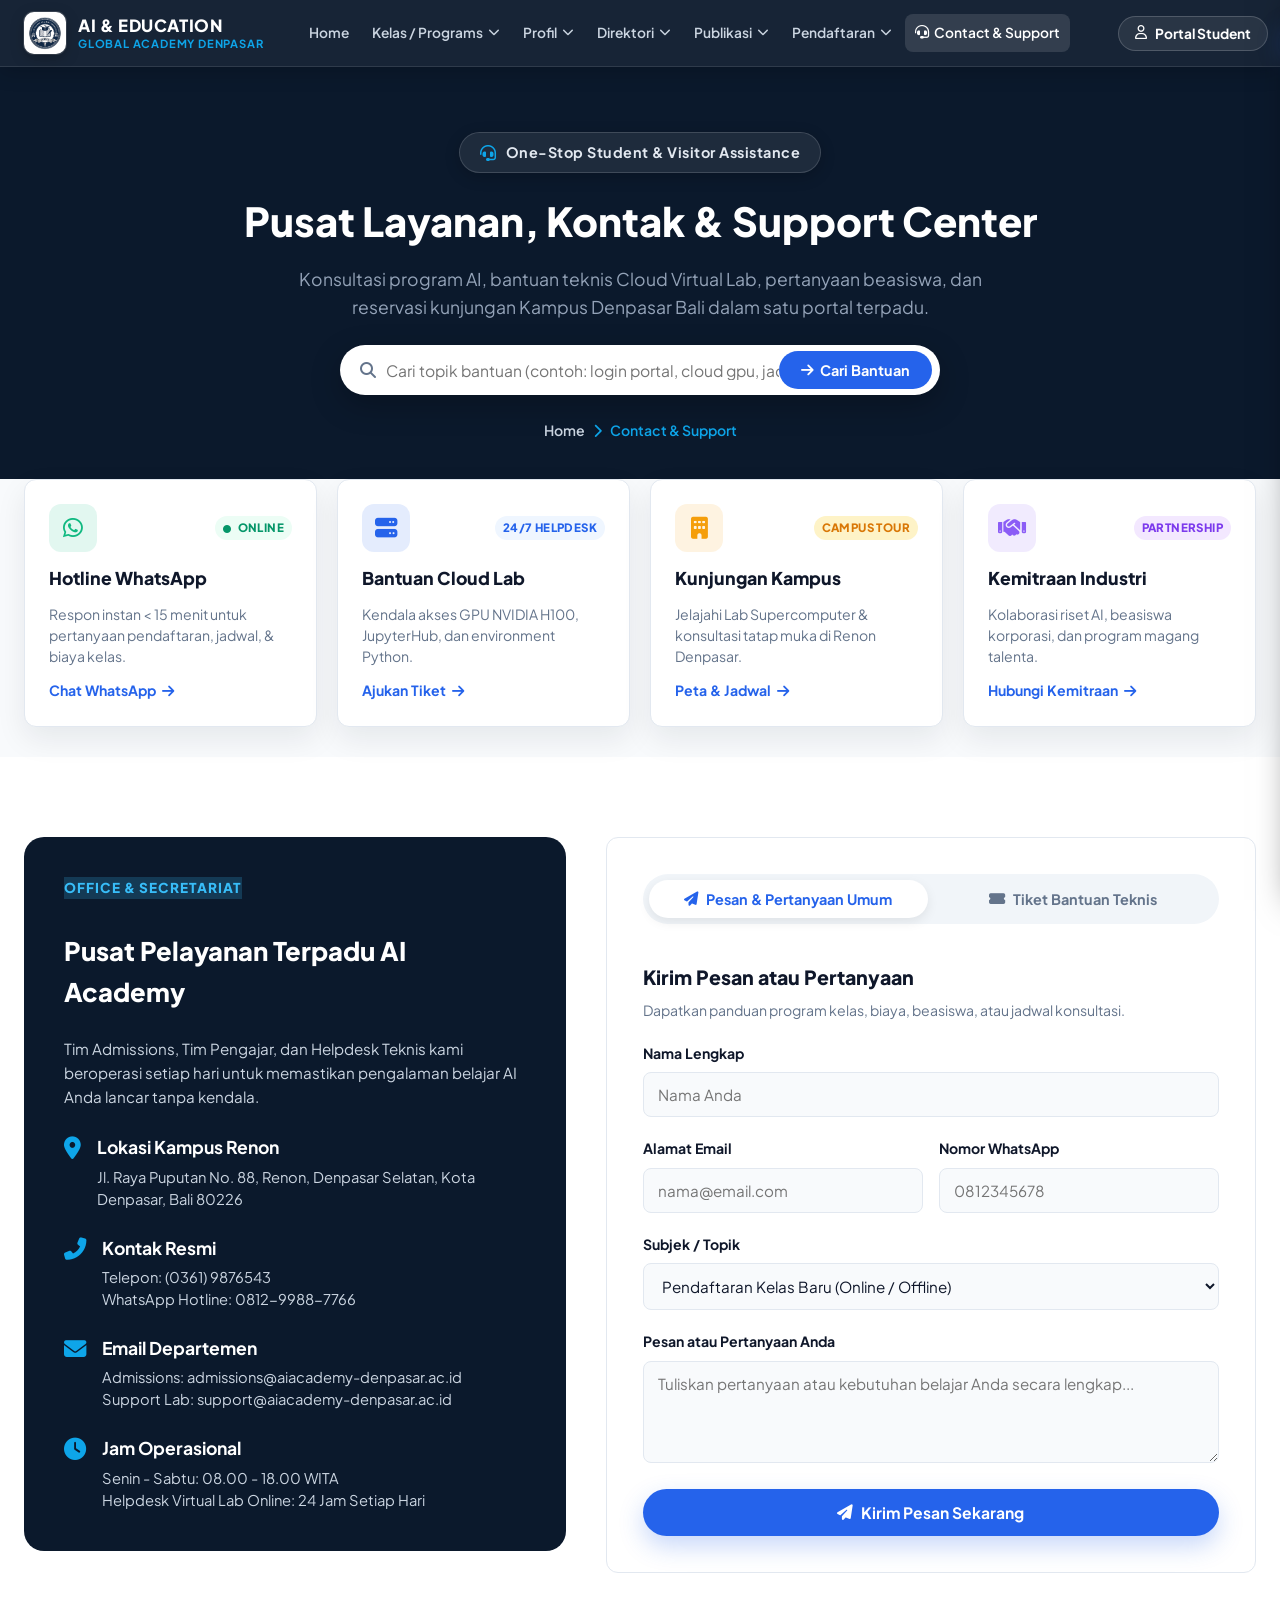
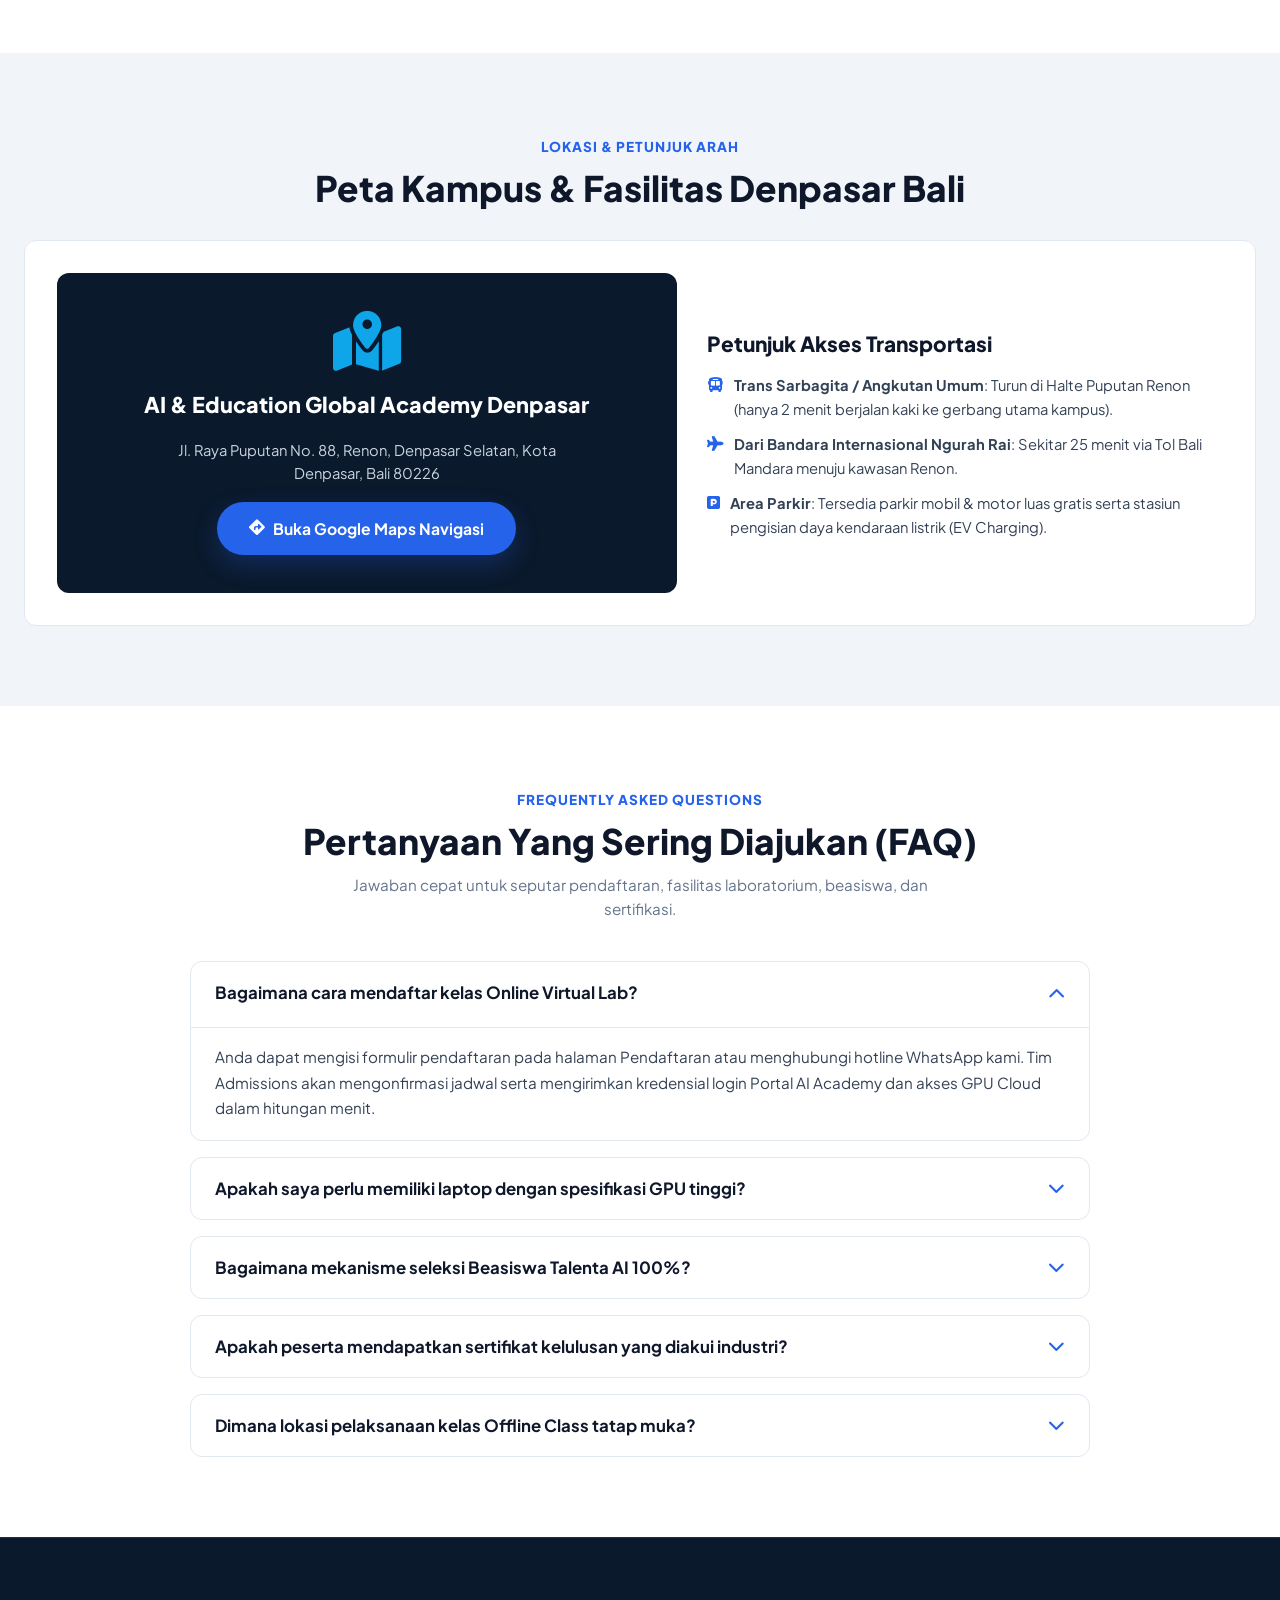
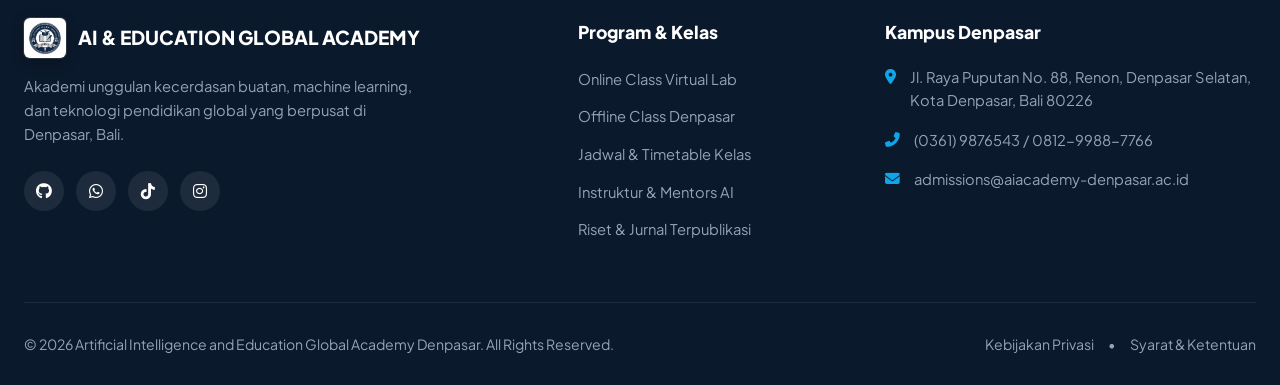
==== commit 17f38eae: "Add files via upload" ====
--- a/contact.html
+++ b/contact.html
@@ -77,8 +77,7 @@
                         </ul>
                     </li>
 
-                    <li class="nav-item active"><a href="contact.html" class="nav-link">Contact</a></li>
-                    <li class="nav-item"><a href="support.html" class="nav-link">Support</a></li>
+                    <li class="nav-item active"><a href="contact.html" class="nav-link"><i class="fas fa-headset"></i> Contact & Support</a></li>
                 </ul>
             </nav>
 
@@ -112,119 +111,337 @@
         <div class="drawer-content" id="mobileDrawerContent"></div>
     </div>
 
-    <!-- Subpage Hero Banner -->
-    <section class="page-hero">
+    <!-- Subpage Hero Banner with Search -->
+    <section class="page-hero" style="padding-bottom: 75px;">
         <div class="section-container">
-            <h1 class="page-hero-title">Hubungi Kami (Contact Us)</h1>
-            <p class="page-hero-subtitle">Tim Admissions & Layanan Akademik AI & Education Global Academy Denpasar siap membantu pertanyaan Anda mengenai program, kerjasama, dan reservasi kampus.</p>
-            <div class="breadcrumb-trail">
+            <div class="welcome-pill" style="margin: 0 auto 16px auto;">
+                <i class="fas fa-headset"></i>
+                <span class="pill-text">One-Stop Student & Visitor Assistance</span>
+            </div>
+            <h1 class="page-hero-title">Pusat Layanan, Kontak & Support Center</h1>
+            <p class="page-hero-subtitle">Konsultasi program AI, bantuan teknis Cloud Virtual Lab, pertanyaan beasiswa, dan reservasi kunjungan Kampus Denpasar Bali dalam satu portal terpadu.</p>
+            
+            <!-- Quick Live Support Search Widget -->
+            <div class="support-hero-search">
+                <i class="fas fa-search" style="color: var(--text-muted); margin-right: 10px;"></i>
+                <input type="text" id="supportSearchInput" placeholder="Cari topik bantuan (contoh: login portal, cloud gpu, jadwal kelas, beasiswa)...">
+                <button id="supportSearchBtn"><i class="fas fa-arrow-right"></i> Cari Bantuan</button>
+            </div>
+
+            <div class="breadcrumb-trail" style="margin-top: 24px;">
                 <a href="index.html">Home</a>
                 <i class="fas fa-chevron-right"></i>
-                <span>Contact</span>
+                <span>Contact & Support</span>
             </div>
         </div>
     </section>
 
-    <!-- Contact Details & Form Grid -->
-    <section class="section-padding" style="background: #FFFFFF;">
+    <!-- Quick Channels 4-Card Floating Grid -->
+    <section style="background: var(--bg-light); padding-bottom: 30px;">
+        <div class="section-container">
+            <div class="quick-channels-grid">
+                <!-- Channel 1: WhatsApp Admissions -->
+                <a href="https://wa.me/6281299887766" target="_blank" rel="noopener noreferrer" class="channel-card">
+                    <div class="channel-header">
+                        <div class="channel-icon" style="background: rgba(16, 185, 129, 0.12); color: #10B981;">
+                            <i class="fab fa-whatsapp"></i>
+                        </div>
+                        <span class="channel-badge badge-online"><i class="fas fa-circle" style="font-size: 0.5rem; margin-right: 4px;"></i> Online</span>
+                    </div>
+                    <h4>Hotline WhatsApp</h4>
+                    <p>Respon instan < 15 menit untuk pertanyaan pendaftaran, jadwal, & biaya kelas.</p>
+                    <div class="channel-action-link">Chat WhatsApp <i class="fas fa-arrow-right"></i></div>
+                </a>
+
+                <!-- Channel 2: 24/7 Cloud Support -->
+                <a href="#hubungi-kami" class="channel-card">
+                    <div class="channel-header">
+                        <div class="channel-icon" style="background: rgba(37, 99, 235, 0.12); color: var(--primary-blue);">
+                            <i class="fas fa-server"></i>
+                        </div>
+                        <span class="channel-badge badge-247">24/7 Helpdesk</span>
+                    </div>
+                    <h4>Bantuan Cloud Lab</h4>
+                    <p>Kendala akses GPU NVIDIA H100, JupyterHub, dan environment Python.</p>
+                    <div class="channel-action-link">Ajukan Tiket <i class="fas fa-arrow-right"></i></div>
+                </a>
+
+                <!-- Channel 3: Campus Visit -->
+                <a href="#lokasi-kampus" class="channel-card">
+                    <div class="channel-header">
+                        <div class="channel-icon" style="background: rgba(245, 158, 11, 0.12); color: #F59E0B;">
+                            <i class="fas fa-building"></i>
+                        </div>
+                        <span class="channel-badge badge-visit">Campus Tour</span>
+                    </div>
+                    <h4>Kunjungan Kampus</h4>
+                    <p>Jelajahi Lab Supercomputer & konsultasi tatap muka di Renon Denpasar.</p>
+                    <div class="channel-action-link">Peta & Jadwal <i class="fas fa-arrow-right"></i></div>
+                </a>
+
+                <!-- Channel 4: Academic & Partnership -->
+                <a href="#hubungi-kami" class="channel-card">
+                    <div class="channel-header">
+                        <div class="channel-icon" style="background: rgba(139, 92, 246, 0.12); color: #8B5CF6;">
+                            <i class="fas fa-handshake"></i>
+                        </div>
+                        <span class="channel-badge badge-academic">Partnership</span>
+                    </div>
+                    <h4>Kemitraan Industri</h4>
+                    <p>Kolaborasi riset AI, beasiswa korporasi, dan program magang talenta.</p>
+                    <div class="channel-action-link">Hubungi Kemitraan <i class="fas fa-arrow-right"></i></div>
+                </a>
+            </div>
+        </div>
+    </section>
+
+    <!-- Unified Dual-Mode Contact & Helpdesk Ticket Section -->
+    <section class="section-padding" id="hubungi-kami" style="background: #FFFFFF;">
         <div class="section-container">
             <div class="contact-layout-grid">
                 <!-- Left Info Card -->
                 <div class="contact-info-card">
-                    <h3 style="font-size: 1.5rem; font-weight: 800; color: #FFFFFF;">Pusat Layanan Akademi</h3>
-                    <p style="font-size: 0.95rem; color: #CBD5E1;">Silakan hubungi kami melalui saluran resmi atau kunjungi sekretariat kampus kami di Renon Denpasar Bali.</p>
+                    <span class="section-tag" style="background: rgba(56, 189, 248, 0.2); color: #38BDF8; align-self: flex-start;">OFFICE & SECRETARIAT</span>
+                    <h3 style="font-size: 1.6rem; font-weight: 800; color: #FFFFFF;">Pusat Pelayanan Terpadu AI Academy</h3>
+                    <p style="font-size: 0.95rem; color: #CBD5E1; line-height: 1.6;">
+                        Tim Admissions, Tim Pengajar, dan Helpdesk Teknis kami beroperasi setiap hari untuk memastikan pengalaman belajar AI Anda lancar tanpa kendala.
+                    </p>
                     
                     <div class="info-card-item">
                         <i class="fas fa-map-marker-alt"></i>
                         <div class="info-card-text">
-                            <h4>Alamat Kampus</h4>
-                            <p>Jl. Raya Puputan No. 88, Renon, Denpasar Selatan, Kota Denpasar, Bali 80226 - Indonesia</p>
+                            <h4>Lokasi Kampus Renon</h4>
+                            <p>Jl. Raya Puputan No. 88, Renon, Denpasar Selatan, Kota Denpasar, Bali 80226</p>
                         </div>
                     </div>
 
                     <div class="info-card-item">
                         <i class="fas fa-phone-alt"></i>
                         <div class="info-card-text">
-                            <h4>Telepon & WhatsApp</h4>
-                            <p>(0361) 9876543 / Hotline WA: 0812-9988-7766</p>
+                            <h4>Kontak Resmi</h4>
+                            <p>Telepon: (0361) 9876543<br>WhatsApp Hotline: 0812-9988-7766</p>
                         </div>
                     </div>
 
                     <div class="info-card-item">
                         <i class="fas fa-envelope"></i>
                         <div class="info-card-text">
-                            <h4>Email Resmi</h4>
-                            <p>admissions@aiacademy-denpasar.ac.id / info@aiacademy-denpasar.ac.id</p>
+                            <h4>Email Departemen</h4>
+                            <p>Admissions: admissions@aiacademy-denpasar.ac.id<br>Support Lab: support@aiacademy-denpasar.ac.id</p>
                         </div>
                     </div>
 
                     <div class="info-card-item">
                         <i class="fas fa-clock"></i>
                         <div class="info-card-text">
-                            <h4>Jam Operasional Sekretariat</h4>
-                            <p>Senin - Sabtu: 08.00 - 18.00 WITA<br>Minggu & Hari Libur: Layanan Virtual Online</p>
-                        </div>
-                    </div>
-                </div>
-
-                <!-- Right Inquiry Form -->
+                            <h4>Jam Operasional</h4>
+                            <p>Senin - Sabtu: 08.00 - 18.00 WITA<br>Helpdesk Virtual Lab Online: 24 Jam Setiap Hari</p>
+                        </div>
+                    </div>
+                </div>
+
+                <!-- Right Form: Dual-Mode Tab Switcher -->
                 <div class="feature-card" style="padding: 36px;">
-                    <h3 class="feature-title" style="margin-bottom: 20px;">Kirim Pesan Langsung</h3>
-                    <form id="contactPageForm">
-                        <div class="form-group">
-                            <label for="cName">Nama Lengkap</label>
-                            <input type="text" id="cName" placeholder="Nama Anda" required class="form-control">
-                        </div>
-
-                        <div style="display: grid; grid-template-columns: 1fr 1fr; gap: 16px;">
+                    <div class="form-tab-switcher">
+                        <button class="form-tab-btn active" data-tab="inquiry">
+                            <i class="fas fa-paper-plane"></i> Pesan & Pertanyaan Umum
+                        </button>
+                        <button class="form-tab-btn" data-tab="support">
+                            <i class="fas fa-ticket-alt"></i> Tiket Bantuan Teknis
+                        </button>
+                    </div>
+
+                    <!-- Panel 1: Inquiry / Admissions Form -->
+                    <div id="inquiryFormPanel">
+                        <h3 class="feature-title" style="margin-bottom: 6px;">Kirim Pesan atau Pertanyaan</h3>
+                        <p style="font-size: 0.88rem; color: var(--text-muted); margin-bottom: 20px;">Dapatkan panduan program kelas, biaya, beasiswa, atau jadwal konsultasi.</p>
+                        
+                        <form id="contactPageForm">
                             <div class="form-group">
-                                <label for="cEmail">Alamat Email</label>
-                                <input type="email" id="cEmail" placeholder="nama@email.com" required class="form-control">
-                            </div>
+                                <label for="cName">Nama Lengkap</label>
+                                <input type="text" id="cName" placeholder="Nama Anda" required class="form-control">
+                            </div>
+
+                            <div style="display: grid; grid-template-columns: 1fr 1fr; gap: 16px;">
+                                <div class="form-group">
+                                    <label for="cEmail">Alamat Email</label>
+                                    <input type="email" id="cEmail" placeholder="nama@email.com" required class="form-control">
+                                </div>
+                                <div class="form-group">
+                                    <label for="cPhone">Nomor WhatsApp</label>
+                                    <input type="tel" id="cPhone" placeholder="0812345678" required class="form-control">
+                                </div>
+                            </div>
+
                             <div class="form-group">
-                                <label for="cPhone">Nomor Telepon / WA</label>
-                                <input type="tel" id="cPhone" placeholder="0812345678" required class="form-control">
-                            </div>
-                        </div>
-
-                        <div class="form-group">
-                            <label for="cSubject">Subjek Pertanyaan</label>
-                            <select id="cSubject" class="form-control">
-                                <option value="pendaftaran">Pertanyaan Pendaftaran / Kelas</option>
-                                <option value="beasiswa">Informasi Beasiswa AI</option>
-                                <option value="kerjasama">Kerjasama Institusi / Industri</option>
-                                <option value="lainnya">Pertanyaan Umum</option>
-                            </select>
-                        </div>
-
-                        <div class="form-group">
-                            <label for="cMessage">Pesan / Pertanyaan Anda</label>
-                            <textarea id="cMessage" rows="4" placeholder="Tuliskan pertanyaan atau informasi yang Anda butuhkan..." required class="form-control"></textarea>
-                        </div>
-
-                        <button type="submit" class="btn btn-block btn-search" style="padding: 14px;">
-                            <i class="fas fa-paper-plane"></i> Kirim Pesan Kontak
-                        </button>
-                    </form>
+                                <label for="cSubject">Subjek / Topik</label>
+                                <select id="cSubject" class="form-control">
+                                    <option value="pendaftaran">Pendaftaran Kelas Baru (Online / Offline)</option>
+                                    <option value="beasiswa">Pengajuan Beasiswa Talenta AI</option>
+                                    <option value="kerjasama">Kerjasama Institusi & Riset Industri</option>
+                                    <option value="visit">Reservasi Kunjungan Kampus Renon</option>
+                                    <option value="lainnya">Pertanyaan Lainnya</option>
+                                </select>
+                            </div>
+
+                            <div class="form-group">
+                                <label for="cMessage">Pesan atau Pertanyaan Anda</label>
+                                <textarea id="cMessage" rows="4" placeholder="Tuliskan pertanyaan atau kebutuhan belajar Anda secara lengkap..." required class="form-control"></textarea>
+                            </div>
+
+                            <button type="submit" class="btn btn-block btn-search" style="padding: 14px;">
+                                <i class="fas fa-paper-plane"></i> Kirim Pesan Sekarang
+                            </button>
+                        </form>
+                    </div>
+
+                    <!-- Panel 2: Technical Support Helpdesk Ticket Form -->
+                    <div id="supportTicketPanel" style="display: none;">
+                        <h3 class="feature-title" style="margin-bottom: 6px;">Formulir Tiket Bantuan Teknis</h3>
+                        <p style="font-size: 0.88rem; color: var(--text-muted); margin-bottom: 20px;">Layanan resolusi kendala teknis mahasiswa dan pengajar aktif AI Academy.</p>
+                        
+                        <form id="supportTicketForm">
+                            <div style="display: grid; grid-template-columns: 1fr 1fr; gap: 16px;">
+                                <div class="form-group">
+                                    <label for="tName">Nama / Student ID</label>
+                                    <input type="text" id="tName" placeholder="Contoh: STD-202601" required class="form-control">
+                                </div>
+                                <div class="form-group">
+                                    <label for="tEmail">Email Terdaftar</label>
+                                    <input type="email" id="tEmail" placeholder="student@email.com" required class="form-control">
+                                </div>
+                            </div>
+
+                            <div style="display: grid; grid-template-columns: 1fr 1fr; gap: 16px;">
+                                <div class="form-group">
+                                    <label for="tCategory">Kategori Kendala</label>
+                                    <select id="tCategory" class="form-control">
+                                        <option value="cloud">Akses Cloud Lab & GPU H100</option>
+                                        <option value="login">Kendala Login / Kata Sandi Portal</option>
+                                        <option value="sertifikat">Penerbitan Sertifikat Digital</option>
+                                        <option value="tugas">Pengumpulan Tugas / Virtual Machine</option>
+                                    </select>
+                                </div>
+                                <div class="form-group">
+                                    <label for="tPriority">Tingkat Prioritas</label>
+                                    <select id="tPriority" class="form-control">
+                                        <option value="normal">Normal (Merespon dalam 4 jam)</option>
+                                        <option value="high">Tinggi / Urgent (Sedang ada Ujian/Kelas)</option>
+                                    </select>
+                                </div>
+                            </div>
+
+                            <div class="form-group">
+                                <label for="tMessage">Deskripsi Kendala yang Dihadapi</label>
+                                <textarea id="tMessage" rows="4" placeholder="Jelaskan pesan error atau kendala yang Anda alami..." required class="form-control"></textarea>
+                            </div>
+
+                            <button type="submit" class="btn btn-block btn-search" style="padding: 14px; background: linear-gradient(135deg, var(--primary-blue), #1E40AF);">
+                                <i class="fas fa-ticket-alt"></i> Buat Tiket Support Baru
+                            </button>
+                        </form>
+                    </div>
                 </div>
             </div>
         </div>
     </section>
 
-    <!-- Location Map Card Section -->
-    <section class="section-padding" style="background: var(--bg-gray);">
+    <!-- Location & Campus Map Section -->
+    <section class="section-padding" id="lokasi-kampus" style="background: var(--bg-gray);">
         <div class="section-container">
             <div style="text-align: center; margin-bottom: 30px;">
-                <span class="section-tag">LOKASI KAMPUS</span>
-                <h2 class="section-title">Peta Lokasi Kampus Denpasar</h2>
+                <span class="section-tag">LOKASI & PETUNJUK ARAH</span>
+                <h2 class="section-title">Peta Kampus & Fasilitas Denpasar Bali</h2>
             </div>
             
-            <div class="feature-card" style="padding: 24px; text-align: center; align-items: center;">
-                <div style="width: 100%; height: 300px; background: var(--primary-dark); color: #FFFFFF; border-radius: var(--radius-md); display: flex; flex-direction: column; align-items: center; justify-content: center; gap: 16px;">
-                    <i class="fas fa-map-location-dot" style="font-size: 3.5rem; color: var(--accent-cyan);"></i>
-                    <h3 style="font-size: 1.3rem; color: #FFFFFF;">AI & Education Global Academy Denpasar</h3>
-                    <p style="color: #CBD5E1; max-width: 500px;">Jl. Raya Puputan No. 88, Renon, Denpasar Selatan, Kota Denpasar, Bali 80226</p>
-                    <a href="https://maps.google.com" target="_blank" class="btn btn-search" style="border-radius: var(--radius-pill);"><i class="fas fa-directions"></i> Buka Google Maps Navigasi</a>
+            <div class="feature-card" style="padding: 32px;">
+                <div style="display: grid; grid-template-columns: 1.2fr 1fr; gap: 30px; align-items: center;">
+                    <div style="width: 100%; height: 320px; background: var(--primary-dark); color: #FFFFFF; border-radius: var(--radius-md); display: flex; flex-direction: column; align-items: center; justify-content: center; gap: 16px; padding: 24px; text-align: center;">
+                        <i class="fas fa-map-location-dot" style="font-size: 3.8rem; color: var(--accent-cyan);"></i>
+                        <h3 style="font-size: 1.35rem; color: #FFFFFF; font-weight: 800;">AI & Education Global Academy Denpasar</h3>
+                        <p style="color: #CBD5E1; max-width: 420px; font-size: 0.92rem;">Jl. Raya Puputan No. 88, Renon, Denpasar Selatan, Kota Denpasar, Bali 80226</p>
+                        <a href="https://maps.google.com" target="_blank" rel="noopener noreferrer" class="btn btn-search" style="border-radius: var(--radius-pill);"><i class="fas fa-directions"></i> Buka Google Maps Navigasi</a>
+                    </div>
+                    <div>
+                        <h3 style="font-size: 1.3rem; font-weight: 800; color: var(--text-dark); margin-bottom: 14px;">Petunjuk Akses Transportasi</h3>
+                        <ul style="list-style: none; padding: 0; display: flex; flex-direction: column; gap: 12px; font-size: 0.92rem; color: var(--text-main);">
+                            <li style="display: flex; gap: 10px; align-items: flex-start;">
+                                <i class="fas fa-bus" style="color: var(--primary-blue); margin-top: 4px;"></i>
+                                <span><strong>Trans Sarbagita / Angkutan Umum</strong>: Turun di Halte Puputan Renon (hanya 2 menit berjalan kaki ke gerbang utama kampus).</span>
+                            </li>
+                            <li style="display: flex; gap: 10px; align-items: flex-start;">
+                                <i class="fas fa-plane" style="color: var(--primary-blue); margin-top: 4px;"></i>
+                                <span><strong>Dari Bandara Internasional Ngurah Rai</strong>: Sekitar 25 menit via Tol Bali Mandara menuju kawasan Renon.</span>
+                            </li>
+                            <li style="display: flex; gap: 10px; align-items: flex-start;">
+                                <i class="fas fa-square-parking" style="color: var(--primary-blue); margin-top: 4px;"></i>
+                                <span><strong>Area Parkir</strong>: Tersedia parkir mobil & motor luas gratis serta stasiun pengisian daya kendaraan listrik (EV Charging).</span>
+                            </li>
+                        </ul>
+                    </div>
+                </div>
+            </div>
+        </div>
+    </section>
+
+    <!-- Filterable FAQ Accordion Section -->
+    <section class="section-padding" id="faq-section" style="background: #FFFFFF;">
+        <div class="section-container">
+            <div style="text-align: center; margin-bottom: 40px;">
+                <span class="section-tag">FREQUENTLY ASKED QUESTIONS</span>
+                <h2 class="section-title">Pertanyaan Yang Sering Diajukan (FAQ)</h2>
+                <p style="max-width: 600px; margin: 10px auto 0 auto; color: var(--text-muted); font-size: 0.95rem;">Jawaban cepat untuk seputar pendaftaran, fasilitas laboratorium, beasiswa, dan sertifikasi.</p>
+            </div>
+
+            <div class="faq-list">
+                <div class="faq-item active">
+                    <button class="faq-question">
+                        <span>Bagaimana cara mendaftar kelas Online Virtual Lab?</span>
+                        <i class="fas fa-chevron-down"></i>
+                    </button>
+                    <div class="faq-answer">
+                        Anda dapat mengisi formulir pendaftaran pada halaman Pendaftaran atau menghubungi hotline WhatsApp kami. Tim Admissions akan mengonfirmasi jadwal serta mengirimkan kredensial login Portal AI Academy dan akses GPU Cloud dalam hitungan menit.
+                    </div>
+                </div>
+
+                <div class="faq-item">
+                    <button class="faq-question">
+                        <span>Apakah saya perlu memiliki laptop dengan spesifikasi GPU tinggi?</span>
+                        <i class="fas fa-chevron-down"></i>
+                    </button>
+                    <div class="faq-answer">
+                        Tidak perlu. Seluruh pemrosesan komputasi berat model AI, fine-tuning LLM, dan visual computing dijalankan di atas Cloud Supercomputer GPU NVIDIA H100 yang disediakan gratis melalui peramban (browser) Anda.
+                    </div>
+                </div>
+
+                <div class="faq-item">
+                    <button class="faq-question">
+                        <span>Bagaimana mekanisme seleksi Beasiswa Talenta AI 100%?</span>
+                        <i class="fas fa-chevron-down"></i>
+                    </button>
+                    <div class="faq-answer">
+                        Pendaftar beasiswa cukup melampirkan portofolio atau surat motivasi saat mengisi formulir. Tim seleksi akan mengundang kandidat untuk mengikuti tes logika pemrograman dasar dan wawancara daring.
+                    </div>
+                </div>
+
+                <div class="faq-item">
+                    <button class="faq-question">
+                        <span>Apakah peserta mendapatkan sertifikat kelulusan yang diakui industri?</span>
+                        <i class="fas fa-chevron-down"></i>
+                    </button>
+                    <div class="faq-answer">
+                        Ya. Setiap lulusan menerima Sertifikat Digital Resmi bertanda tangan Dewan Pakar dan tersertifikasi bersama mitra global (Google Cloud, NVIDIA DLI, Microsoft Azure) dengan QR Code verifikasi blockchain.
+                    </div>
+                </div>
+
+                <div class="faq-item">
+                    <button class="faq-question">
+                        <span>Dimana lokasi pelaksanaan kelas Offline Class tatap muka?</span>
+                        <i class="fas fa-chevron-down"></i>
+                    </button>
+                    <div class="faq-answer">
+                        Kelas offline diselenggarakan langsung di Kampus Denpasar Bali: Jl. Raya Puputan No. 88, Renon, Denpasar Selatan dengan fasilitas lab supercomputing berpendingin khusus dan ruang diskusi interaktif.
+                    </div>
                 </div>
             </div>
         </div>
@@ -243,10 +460,10 @@
                         Akademi unggulan kecerdasan buatan, machine learning, dan teknologi pendidikan global yang berpusat di Denpasar, Bali.
                     </p>
                     <div class="social-links">
-                        <a href="#" aria-label="LinkedIn"><i class="fab fa-linkedin-in"></i></a>
-                        <a href="#" aria-label="GitHub"><i class="fab fa-github"></i></a>
-                        <a href="#" aria-label="YouTube"><i class="fab fa-youtube"></i></a>
-                        <a href="#" aria-label="WhatsApp"><i class="fab fa-whatsapp"></i></a>
+                        <a href="https://github.com" target="_blank" rel="noopener noreferrer" aria-label="GitHub"><i class="fab fa-github"></i></a>
+                        <a href="https://wa.me/6281299887766" target="_blank" rel="noopener noreferrer" aria-label="WhatsApp"><i class="fab fa-whatsapp"></i></a>
+                        <a href="https://tiktok.com" target="_blank" rel="noopener noreferrer" aria-label="TikTok"><i class="fab fa-tiktok"></i></a>
+                        <a href="https://instagram.com" target="_blank" rel="noopener noreferrer" aria-label="Instagram"><i class="fab fa-instagram"></i></a>
                     </div>
                 </div>
 
--- a/style.css
+++ b/style.css
@@ -99,18 +99,27 @@
 }
 
 .navbar-container {
-    max-width: 1280px;
+    max-width: 1400px;
     margin: 0 auto;
-    padding: 14px 24px;
+    padding: 12px 24px;
     display: flex;
     align-items: center;
     justify-content: space-between;
+    gap: 28px;
 }
 
 .brand-logo {
     display: flex;
     align-items: center;
     gap: 12px;
+    text-decoration: none;
+    flex-shrink: 0;
+    margin-right: 8px;
+    transition: transform 0.2s ease;
+}
+
+.brand-logo:hover {
+    transform: translateY(-1px);
 }
 
 .logo-badge {
@@ -127,45 +136,60 @@
 }
 
 .brand-logo-img, .logo-img {
-    height: 46px;
-    max-height: 46px;
-    width: auto;
+    height: 42px;
+    width: 42px;
+    max-height: 42px;
     object-fit: contain;
-    border-radius: 6px;
-    transition: var(--transition);
+    border-radius: 10px;
+    background: #FFFFFF;
+    padding: 3px;
+    box-shadow: 0 4px 14px rgba(0, 0, 0, 0.25), 0 0 0 1px rgba(255, 255, 255, 0.15);
+    flex-shrink: 0;
+    transition: transform 0.3s ease, box-shadow 0.3s ease;
+}
+
+.brand-logo:hover .brand-logo-img {
+    transform: scale(1.05);
+    box-shadow: 0 6px 18px rgba(37, 99, 235, 0.4), 0 0 0 1px rgba(56, 189, 248, 0.4);
 }
 
 .brand-text {
     display: flex;
     flex-direction: column;
+    justify-content: center;
+    white-space: nowrap;
+    line-height: 1.2;
 }
 
 .brand-title {
-    font-size: 1.1rem;
+    font-size: 1.05rem;
     font-weight: 800;
     color: #FFFFFF;
-    letter-spacing: 0.3px;
-    line-height: 1.2;
+    letter-spacing: 0.6px;
+    line-height: 1.15;
+    text-transform: uppercase;
 }
 
 .brand-subtitle {
-    font-size: 0.8rem;
-    font-weight: 600;
-    color: var(--accent-cyan);
-    letter-spacing: 0.5px;
+    font-size: 0.7rem;
+    font-weight: 700;
+    color: var(--accent-cyan, #38BDF8);
+    letter-spacing: 0.8px;
     text-transform: uppercase;
+    margin-top: 2px;
 }
 
 /* --- Desktop Nav Links --- */
 .nav-menu {
     display: flex;
     align-items: center;
+    justify-content: center;
 }
 
 .nav-list {
     display: flex;
     align-items: center;
-    gap: 4px;
+    gap: 3px;
 }
 
 .nav-item {
@@ -175,21 +199,23 @@
 .nav-link {
     display: flex;
     align-items: center;
-    gap: 6px;
-    padding: 10px 14px;
-    font-size: 0.92rem;
+    gap: 5px;
+    padding: 8px 10px;
+    font-size: 0.86rem;
     font-weight: 600;
     color: #CBD5E1;
-    border-radius: var(--radius-sm);
+    border-radius: 8px;
+    white-space: nowrap;
+    transition: var(--transition);
 }
 
 .nav-link:hover, .nav-item.active .nav-link {
     color: #FFFFFF;
-    background-color: rgba(255, 255, 255, 0.1);
+    background-color: rgba(255, 255, 255, 0.12);
 }
 
 .dropdown-icon {
-    font-size: 0.75rem;
+    font-size: 0.72rem;
     transition: transform 0.2s ease;
 }
 
@@ -271,6 +297,8 @@
     display: flex;
     align-items: center;
     gap: 12px;
+    flex-shrink: 0;
+    margin-left: 20px;
 }
 
 .btn {
@@ -278,8 +306,8 @@
     align-items: center;
     justify-content: center;
     gap: 8px;
-    padding: 10px 22px;
-    font-size: 0.92rem;
+    padding: 9px 20px;
+    font-size: 0.88rem;
     font-weight: 700;
     border-radius: var(--radius-pill);
     cursor: pointer;
@@ -287,9 +315,11 @@
 }
 
 .btn-login {
-    background: rgba(255, 255, 255, 0.1);
-    color: #FFFFFF;
-    border: 1px solid rgba(255, 255, 255, 0.2);
+    background: rgba(255, 255, 255, 0.08);
+    color: #FFFFFF;
+    border: 1px solid rgba(255, 255, 255, 0.18);
+    padding: 8px 16px;
+    font-size: 0.86rem;
 }
 
 .btn-login:hover {
@@ -300,6 +330,8 @@
 .btn-contact {
     background-color: var(--primary-blue);
     color: #ffffff;
+    padding: 8px 18px;
+    font-size: 0.86rem;
     box-shadow: var(--shadow-blue);
 }
 
@@ -325,7 +357,8 @@
     left: 0;
     width: 100%;
     height: 100%;
-    background: rgba(11, 25, 44, 0.7);
+    background: rgba(11, 25, 44, 0.75);
+    backdrop-filter: blur(4px);
     z-index: 1050;
     opacity: 0;
     visibility: hidden;
@@ -340,13 +373,14 @@
 .mobile-drawer {
     position: fixed;
     top: 0;
-    right: -320px;
-    width: 300px;
+    right: -340px;
+    width: 320px;
+    max-width: 86vw;
     height: 100%;
     background: #0F172A;
     color: #FFFFFF;
     z-index: 1100;
-    box-shadow: var(--shadow-lg);
+    box-shadow: -8px 0 32px rgba(0, 0, 0, 0.5);
     transition: right 0.3s cubic-bezier(0.4, 0, 0.2, 1);
     display: flex;
     flex-direction: column;
@@ -360,21 +394,194 @@
     display: flex;
     align-items: center;
     justify-content: space-between;
-    padding: 20px;
+    padding: 18px 20px;
     border-bottom: 1px solid rgba(255, 255, 255, 0.1);
+    background: rgba(15, 23, 42, 0.95);
 }
 
 .drawer-close {
-    background: none;
-    font-size: 1.8rem;
+    background: rgba(255, 255, 255, 0.08);
+    border: none;
+    width: 36px;
+    height: 36px;
+    border-radius: 50%;
+    font-size: 1.4rem;
     cursor: pointer;
-    color: #94A3B8;
+    color: #CBD5E1;
+    display: flex;
+    align-items: center;
+    justify-content: center;
+    transition: var(--transition);
+}
+
+.drawer-close:hover {
+    background: rgba(255, 255, 255, 0.2);
+    color: #FFFFFF;
 }
 
 .drawer-content {
-    padding: 20px;
+    padding: 16px 14px 24px;
     overflow-y: auto;
     flex: 1;
+    display: flex;
+    flex-direction: column;
+    gap: 16px;
+}
+
+/* Mobile Drawer Navigation Styles */
+.mobile-drawer .nav-menu {
+    display: block !important;
+    width: 100%;
+}
+
+.mobile-drawer .nav-list {
+    display: flex !important;
+    flex-direction: column !important;
+    width: 100% !important;
+    gap: 6px !important;
+    list-style: none;
+    padding: 0;
+    margin: 0;
+}
+
+.mobile-drawer .nav-item {
+    width: 100%;
+    position: relative;
+    border-radius: 8px;
+}
+
+.mobile-drawer .nav-link {
+    display: flex;
+    align-items: center;
+    justify-content: space-between;
+    padding: 11px 14px;
+    font-size: 0.94rem;
+    font-weight: 600;
+    color: #E2E8F0;
+    background: rgba(255, 255, 255, 0.03);
+    border: 1px solid rgba(255, 255, 255, 0.06);
+    border-radius: 8px;
+    text-decoration: none;
+    transition: all 0.2s ease;
+}
+
+.mobile-drawer .nav-link:hover,
+.mobile-drawer .nav-item.active > .nav-link {
+    background: rgba(37, 99, 235, 0.2);
+    color: #60A5FA;
+    border-color: rgba(37, 99, 235, 0.4);
+}
+
+.mobile-drawer .dropdown-icon {
+    font-size: 0.8rem;
+    transition: transform 0.25s ease;
+    color: #94A3B8;
+}
+
+.mobile-drawer .nav-item.open > .nav-link .dropdown-icon {
+    transform: rotate(180deg);
+    color: var(--accent-cyan);
+}
+
+.mobile-drawer .dropdown-menu {
+    position: static !important;
+    opacity: 1 !important;
+    visibility: visible !important;
+    transform: none !important;
+    box-shadow: none !important;
+    background: rgba(15, 23, 42, 0.7) !important;
+    border: 1px solid rgba(255, 255, 255, 0.08) !important;
+    border-radius: 8px !important;
+    margin: 6px 0 4px 0 !important;
+    padding: 6px !important;
+    display: none !important;
+    min-width: 100% !important;
+}
+
+.mobile-drawer .nav-item.open > .dropdown-menu {
+    display: flex !important;
+    flex-direction: column !important;
+    gap: 4px !important;
+}
+
+.mobile-drawer .dropdown-menu li a {
+    padding: 9px 12px;
+    font-size: 0.86rem;
+    font-weight: 500;
+    color: #CBD5E1;
+    border-radius: 6px;
+    display: flex;
+    align-items: center;
+    gap: 10px;
+    text-decoration: none;
+    transition: all 0.2s ease;
+}
+
+.mobile-drawer .dropdown-menu li a:hover {
+    background: rgba(37, 99, 235, 0.25);
+    color: #FFFFFF;
+}
+
+.mobile-drawer .dropdown-menu li a i {
+    font-size: 0.9rem;
+    color: var(--accent-cyan);
+}
+
+/* Mobile Drawer Auth CTAs */
+.drawer-auth-actions {
+    margin-top: auto;
+    padding-top: 16px;
+    border-top: 1px solid rgba(255, 255, 255, 0.1);
+    display: flex;
+    flex-direction: column;
+    gap: 10px;
+}
+
+.drawer-auth-actions .btn-drawer-login {
+    width: 100%;
+    padding: 11px 16px;
+    background: rgba(255, 255, 255, 0.08);
+    color: #FFFFFF;
+    border: 1px solid rgba(255, 255, 255, 0.2);
+    border-radius: var(--radius-sm);
+    font-weight: 700;
+    font-size: 0.9rem;
+    display: flex;
+    align-items: center;
+    justify-content: center;
+    gap: 8px;
+    cursor: pointer;
+    text-decoration: none;
+    transition: var(--transition);
+}
+
+.drawer-auth-actions .btn-drawer-login:hover {
+    background: rgba(255, 255, 255, 0.18);
+    border-color: #FFFFFF;
+}
+
+.drawer-auth-actions .btn-drawer-register {
+    width: 100%;
+    padding: 11px 16px;
+    background: linear-gradient(135deg, var(--primary-blue) 0%, #1D4ED8 100%);
+    color: #FFFFFF;
+    border: none;
+    border-radius: var(--radius-sm);
+    font-weight: 700;
+    font-size: 0.9rem;
+    display: flex;
+    align-items: center;
+    justify-content: center;
+    gap: 8px;
+    cursor: pointer;
+    text-decoration: none;
+    box-shadow: 0 4px 14px rgba(37, 99, 235, 0.35);
+    transition: var(--transition);
+}
+
+.drawer-auth-actions .btn-drawer-register:hover {
+    box-shadow: 0 6px 20px rgba(37, 99, 235, 0.5);
+    transform: translateY(-1px);
 }
 
 /* ==========================================
@@ -638,6 +845,8 @@
     align-items: center;
     gap: 14px;
     animation: floatAnim 4s ease-in-out infinite alternate;
+    pointer-events: auto;
+    transition: transform 0.3s ease;
 }
 
 @keyframes floatAnim {
@@ -1102,17 +1311,48 @@
     box-shadow: var(--shadow-sm);
     display: flex;
     flex-direction: column;
-    transition: var(--transition);
+    transition: transform 0.3s ease, box-shadow 0.3s ease, border-color 0.3s ease;
+    cursor: pointer;
+    text-decoration: none;
+    color: inherit;
+    position: relative;
 }
 
 .news-card:hover {
     transform: translateY(-6px);
-    box-shadow: var(--shadow-md);
+    box-shadow: var(--shadow-lg, 0 16px 32px rgba(15, 23, 42, 0.12));
+    border-color: rgba(37, 99, 235, 0.3);
 }
 
 .news-thumb {
     position: relative;
-    height: 180px;
+    height: 200px;
+    overflow: hidden;
+    background-color: #0F172A;
+}
+
+.news-thumb-img {
+    width: 100%;
+    height: 100%;
+    object-fit: cover;
+    display: block;
+    transition: transform 0.6s cubic-bezier(0.16, 1, 0.3, 1);
+}
+
+.news-card:hover .news-thumb-img {
+    transform: scale(1.08);
+}
+
+.news-thumb-overlay {
+    position: absolute;
+    inset: 0;
+    background: linear-gradient(180deg, rgba(15, 23, 42, 0.25) 0%, rgba(15, 23, 42, 0.05) 50%, rgba(15, 23, 42, 0.5) 100%);
+    pointer-events: none;
+    transition: opacity 0.3s ease;
+}
+
+.news-card:hover .news-thumb-overlay {
+    opacity: 0.8;
 }
 
 .thumb-placeholder {
@@ -1133,12 +1373,15 @@
     position: absolute;
     top: 14px;
     left: 14px;
-    padding: 4px 12px;
+    padding: 5px 14px;
     font-size: 0.75rem;
     font-weight: 800;
     border-radius: var(--radius-pill);
     color: #FFFFFF;
     text-transform: uppercase;
+    letter-spacing: 0.5px;
+    z-index: 2;
+    box-shadow: 0 4px 10px rgba(0, 0, 0, 0.25);
 }
 
 .badge-blue { background: var(--primary-blue); }
@@ -1166,6 +1409,16 @@
     color: var(--text-dark);
     margin-bottom: 10px;
     line-height: 1.35;
+    transition: color 0.2s ease;
+}
+
+.news-title a {
+    color: inherit;
+    text-decoration: none;
+}
+
+.news-card:hover .news-title {
+    color: var(--primary-blue);
 }
 
 .news-excerpt {
@@ -1173,22 +1426,147 @@
     color: var(--text-main);
     margin-bottom: 20px;
     flex: 1;
+    line-height: 1.6;
 }
 
 .read-more-btn {
-    background: transparent;
+    background: #F1F5F9;
     color: var(--primary-blue);
     font-weight: 700;
-    font-size: 0.9rem;
+    font-size: 0.88rem;
+    padding: 8px 16px;
+    border-radius: var(--radius-pill);
     display: inline-flex;
     align-items: center;
-    gap: 6px;
+    gap: 8px;
     cursor: pointer;
     align-self: flex-start;
+    text-decoration: none;
+    border: 1px solid rgba(37, 99, 235, 0.15);
+    transition: all 0.25s cubic-bezier(0.4, 0, 0.2, 1);
+}
+
+.read-more-btn .dropdown-arrow,
+.read-more-btn i {
+    font-size: 0.8rem;
+    transition: transform 0.3s ease;
 }
 
 .read-more-btn:hover {
+    background: var(--primary-blue);
+    color: #FFFFFF;
+    border-color: var(--primary-blue);
+}
+
+.read-more-btn:hover .dropdown-arrow,
+.read-more-btn:hover i {
+    transform: translateY(2px);
+}
+
+/* Publication Expanded Card Accordion */
+.news-card.expanded {
+    border-color: var(--primary-blue);
+    box-shadow: 0 16px 36px rgba(37, 99, 235, 0.15);
+    background: #FFFFFF;
+}
+
+.news-card.expanded .read-more-btn {
+    background: var(--primary-dark);
+    color: #FFFFFF;
+    border-color: var(--primary-dark);
+}
+
+.news-card.expanded .read-more-btn .dropdown-arrow {
+    transform: rotate(180deg) !important;
+}
+
+.news-full-details {
+    max-height: 0;
+    opacity: 0;
+    overflow: hidden;
+    transition: max-height 0.45s cubic-bezier(0.4, 0, 0.2, 1), opacity 0.35s ease, margin 0.3s ease, padding 0.3s ease;
+    color: var(--text-dark);
+    font-size: 0.92rem;
+    line-height: 1.65;
+}
+
+.news-card.expanded .news-full-details {
+    max-height: 1400px;
+    opacity: 1;
+    margin-top: 18px;
+    padding-top: 18px;
+    border-top: 1px dashed var(--border-color);
+}
+
+.news-full-details h4 {
+    font-size: 0.98rem;
+    font-weight: 800;
     color: var(--primary-dark);
+    margin: 12px 0 6px 0;
+    display: flex;
+    align-items: center;
+    gap: 8px;
+}
+
+.news-full-details p {
+    margin-bottom: 10px;
+    color: var(--text-main);
+}
+
+.news-full-details ul {
+    list-style: none;
+    padding: 0;
+    margin: 10px 0 14px 0;
+    display: flex;
+    flex-direction: column;
+    gap: 8px;
+}
+
+.news-full-details ul li {
+    display: flex;
+    align-items: flex-start;
+    gap: 10px;
+    font-size: 0.9rem;
+    color: var(--text-main);
+}
+
+.news-full-details ul li i {
+    color: var(--accent-emerald);
+    margin-top: 3px;
+    font-size: 0.88rem;
+    flex-shrink: 0;
+}
+
+.news-details-footer {
+    display: flex;
+    align-items: center;
+    justify-content: space-between;
+    flex-wrap: wrap;
+    gap: 10px;
+    margin-top: 16px;
+    padding-top: 12px;
+    border-top: 1px solid #F1F5F9;
+}
+
+.news-cta-btn {
+    display: inline-flex;
+    align-items: center;
+    gap: 6px;
+    background: var(--primary-blue);
+    color: #FFFFFF !important;
+    padding: 8px 16px;
+    font-size: 0.86rem;
+    font-weight: 700;
+    border-radius: var(--radius-sm);
+    text-decoration: none;
+    box-shadow: 0 2px 8px rgba(37, 99, 235, 0.25);
+    transition: var(--transition);
+}
+
+.news-cta-btn:hover {
+    background: var(--primary-blue-hover);
+    transform: translateY(-2px);
+    box-shadow: 0 4px 14px rgba(37, 99, 235, 0.4);
 }
 
 /* ==========================================
@@ -1437,6 +1815,20 @@
 /* ==========================================
    RESPONSIVE DESIGN BREAKPOINTS
    ========================================== */
+@media (max-width: 1140px) {
+    .nav-menu {
+        display: none;
+    }
+
+    .hamburger-btn {
+        display: block;
+    }
+
+    .btn-login {
+        display: none;
+    }
+}
+
 @media (max-width: 1024px) {
     .hero-container {
         grid-template-columns: 1fr;
@@ -1482,12 +1874,8 @@
 }
 
 @media (max-width: 768px) {
-    .nav-menu {
+    .nav-actions .btn-contact {
         display: none;
-    }
-
-    .hamburger-btn {
-        display: block;
     }
 
     .hero-title {
@@ -1597,21 +1985,79 @@
     margin-top: 30px;
 }
 
+/* Feature Grid Cards (Profile, Directory, Support, Partners, Admission) */
+.feature-card-grid {
+    display: grid;
+    grid-template-columns: repeat(auto-fill, minmax(320px, 1fr));
+    gap: 24px;
+    margin-top: 30px;
+}
+
 .feature-card {
     background: #FFFFFF;
     border: 1px solid var(--border-color);
     border-radius: var(--radius-md);
     padding: 30px;
-    transition: var(--transition);
+    transition: all 0.3s cubic-bezier(0.4, 0, 0.2, 1);
     display: flex;
     flex-direction: column;
     gap: 14px;
+    overflow: hidden;
+    position: relative;
+}
+
+.feature-card.has-thumb {
+    padding: 0;
+}
+
+.feature-card.has-thumb .feature-card-body {
+    padding: 24px;
+    display: flex;
+    flex-direction: column;
+    flex: 1;
+    gap: 12px;
+}
+
+.card-thumb-wrap {
+    height: 190px;
+    width: 100%;
+    overflow: hidden;
+    position: relative;
+    background-color: var(--primary-dark);
+}
+
+.card-thumb-img {
+    width: 100%;
+    height: 100%;
+    object-fit: cover;
+    display: block;
+    transition: transform 0.5s cubic-bezier(0.16, 1, 0.3, 1);
+}
+
+.feature-card:hover .card-thumb-img {
+    transform: scale(1.08);
+}
+
+.avatar-photo {
+    width: 100%;
+    height: 100%;
+    object-fit: cover;
+    border-radius: 50%;
+    display: block;
+}
+
+.director-photo-img {
+    width: 100%;
+    height: 100%;
+    object-fit: cover;
+    border-radius: 50%;
+    display: block;
 }
 
 .feature-card:hover {
     transform: translateY(-4px);
-    box-shadow: var(--shadow-md);
-    border-color: var(--primary-blue);
+    box-shadow: 0 16px 36px rgba(15, 23, 42, 0.1);
+    border-color: rgba(37, 99, 235, 0.3);
 }
 
 .feature-icon-box {
@@ -1627,15 +2073,294 @@
 }
 
 .feature-title {
-    font-size: 1.25rem;
+    font-size: 1.22rem;
     font-weight: 800;
     color: var(--text-dark);
 }
 
 .feature-desc {
-    font-size: 0.95rem;
+    font-size: 0.94rem;
     color: var(--text-main);
     line-height: 1.6;
+}
+
+/* Feature Card Dropdown Accordion */
+.feature-card.expanded {
+    border-color: var(--primary-blue);
+    box-shadow: 0 20px 40px rgba(37, 99, 235, 0.15);
+}
+
+.feature-dropdown-btn {
+    background: #F1F5F9;
+    color: var(--primary-blue);
+    font-weight: 700;
+    font-size: 0.88rem;
+    padding: 8px 16px;
+    border-radius: var(--radius-pill);
+    display: inline-flex;
+    align-items: center;
+    gap: 8px;
+    cursor: pointer;
+    align-self: flex-start;
+    border: 1px solid rgba(37, 99, 235, 0.15);
+    margin-top: auto;
+    transition: all 0.25s ease;
+}
+
+.feature-dropdown-btn:hover {
+    background: var(--primary-blue);
+    color: #FFFFFF;
+    border-color: var(--primary-blue);
+}
+
+.feature-dropdown-btn .dropdown-arrow {
+    font-size: 0.8rem;
+    transition: transform 0.3s ease;
+}
+
+.feature-card.expanded .feature-dropdown-btn {
+    background: var(--primary-dark);
+    color: #FFFFFF;
+    border-color: var(--primary-dark);
+}
+
+.feature-card.expanded .feature-dropdown-btn .dropdown-arrow {
+    transform: rotate(180deg);
+}
+
+.feature-full-details {
+    max-height: 0;
+    opacity: 0;
+    overflow: hidden;
+    transition: max-height 0.45s cubic-bezier(0.4, 0, 0.2, 1), opacity 0.35s ease, margin 0.3s ease, padding 0.3s ease;
+    color: var(--text-dark);
+    font-size: 0.92rem;
+    line-height: 1.65;
+}
+
+.feature-card.expanded .feature-full-details {
+    max-height: 1400px;
+    opacity: 1;
+    margin-top: 16px;
+    padding-top: 16px;
+    border-top: 1px dashed var(--border-color);
+}
+
+.feature-full-details h4 {
+    font-size: 0.98rem;
+    font-weight: 800;
+    color: var(--primary-dark);
+    margin: 12px 0 6px 0;
+    display: flex;
+    align-items: center;
+    gap: 8px;
+}
+
+.feature-full-details p {
+    margin-bottom: 10px;
+    color: var(--text-main);
+}
+
+.feature-full-details ul {
+    list-style: none;
+    padding: 0;
+    margin: 8px 0 12px 0;
+    display: flex;
+    flex-direction: column;
+    gap: 8px;
+}
+
+.feature-full-details ul li {
+    display: flex;
+    align-items: flex-start;
+    gap: 10px;
+    font-size: 0.9rem;
+    color: var(--text-main);
+}
+
+.feature-full-details ul li i {
+    color: var(--accent-emerald);
+    margin-top: 3px;
+    font-size: 0.88rem;
+    flex-shrink: 0;
+}
+
+/* ==========================================
+   UNIFIED CONTACT & SUPPORT PORTAL STYLES
+   ========================================== */
+.support-hero-search {
+    max-width: 600px;
+    margin: 24px auto 0 auto;
+    position: relative;
+    display: flex;
+    align-items: center;
+    background: #FFFFFF;
+    border-radius: var(--radius-pill);
+    box-shadow: 0 10px 30px rgba(0, 0, 0, 0.25);
+    padding: 6px 8px 6px 20px;
+}
+
+.support-hero-search input {
+    flex: 1;
+    border: none;
+    outline: none;
+    font-size: 0.98rem;
+    color: var(--text-dark);
+    font-family: inherit;
+}
+
+.support-hero-search button {
+    background: var(--primary-blue);
+    color: #FFFFFF;
+    border: none;
+    padding: 10px 22px;
+    border-radius: var(--radius-pill);
+    font-weight: 700;
+    font-size: 0.9rem;
+    cursor: pointer;
+    display: flex;
+    align-items: center;
+    gap: 6px;
+    transition: var(--transition);
+}
+
+.support-hero-search button:hover {
+    background: var(--primary-blue-hover);
+}
+
+/* Quick Support Channels 4-Grid */
+.quick-channels-grid {
+    display: grid;
+    grid-template-columns: repeat(4, 1fr);
+    gap: 20px;
+    margin-top: -40px;
+    position: relative;
+    z-index: 10;
+}
+
+.channel-card {
+    background: #FFFFFF;
+    border-radius: var(--radius-md);
+    padding: 24px;
+    border: 1px solid var(--border-color);
+    box-shadow: 0 12px 30px rgba(15, 23, 42, 0.08);
+    display: flex;
+    flex-direction: column;
+    gap: 12px;
+    text-decoration: none;
+    color: inherit;
+    transition: all 0.3s ease;
+}
+
+.channel-card:hover {
+    transform: translateY(-6px);
+    box-shadow: 0 20px 40px rgba(37, 99, 235, 0.15);
+    border-color: var(--primary-blue);
+}
+
+.channel-header {
+    display: flex;
+    align-items: center;
+    justify-content: space-between;
+}
+
+.channel-icon {
+    width: 48px;
+    height: 48px;
+    border-radius: 12px;
+    display: flex;
+    align-items: center;
+    justify-content: center;
+    font-size: 1.4rem;
+}
+
+.channel-badge {
+    font-size: 0.72rem;
+    font-weight: 800;
+    padding: 3px 8px;
+    border-radius: 12px;
+    text-transform: uppercase;
+    letter-spacing: 0.4px;
+}
+
+.badge-online { background: #ECFDF5; color: #059669; }
+.badge-247 { background: #EFF6FF; color: #2563EB; }
+.badge-visit { background: #FEF3C7; color: #D97706; }
+.badge-academic { background: #F3E8FF; color: #7C3AED; }
+
+.channel-card h4 {
+    font-size: 1.1rem;
+    font-weight: 800;
+    color: var(--text-dark);
+}
+
+.channel-card p {
+    font-size: 0.88rem;
+    color: var(--text-muted);
+    line-height: 1.5;
+}
+
+.channel-action-link {
+    font-size: 0.88rem;
+    font-weight: 700;
+    color: var(--primary-blue);
+    display: flex;
+    align-items: center;
+    gap: 6px;
+    margin-top: auto;
+}
+
+/* Dual-Mode Form Tabs */
+.form-tab-switcher {
+    display: flex;
+    background: #F1F5F9;
+    padding: 6px;
+    border-radius: var(--radius-pill);
+    gap: 6px;
+    margin-bottom: 24px;
+}
+
+.form-tab-btn {
+    flex: 1;
+    padding: 10px 16px;
+    border-radius: var(--radius-pill);
+    border: none;
+    background: transparent;
+    font-weight: 700;
+    font-size: 0.9rem;
+    color: var(--text-muted);
+    cursor: pointer;
+    transition: all 0.2s ease;
+    display: flex;
+    align-items: center;
+    justify-content: center;
+    gap: 8px;
+}
+
+.form-tab-btn.active {
+    background: #FFFFFF;
+    color: var(--primary-blue);
+    box-shadow: 0 4px 12px rgba(0, 0, 0, 0.08);
+}
+
+@media (max-width: 1024px) {
+    .quick-channels-grid {
+        grid-template-columns: repeat(2, 1fr);
+        margin-top: 20px;
+    }
+}
+
+@media (max-width: 640px) {
+    .quick-channels-grid {
+        grid-template-columns: 1fr;
+    }
+    .form-tab-switcher {
+        flex-direction: column;
+        border-radius: var(--radius-md);
+    }
+    .form-tab-btn {
+        border-radius: var(--radius-sm);
+    }
 }
 
 /* FAQ Accordion Component */
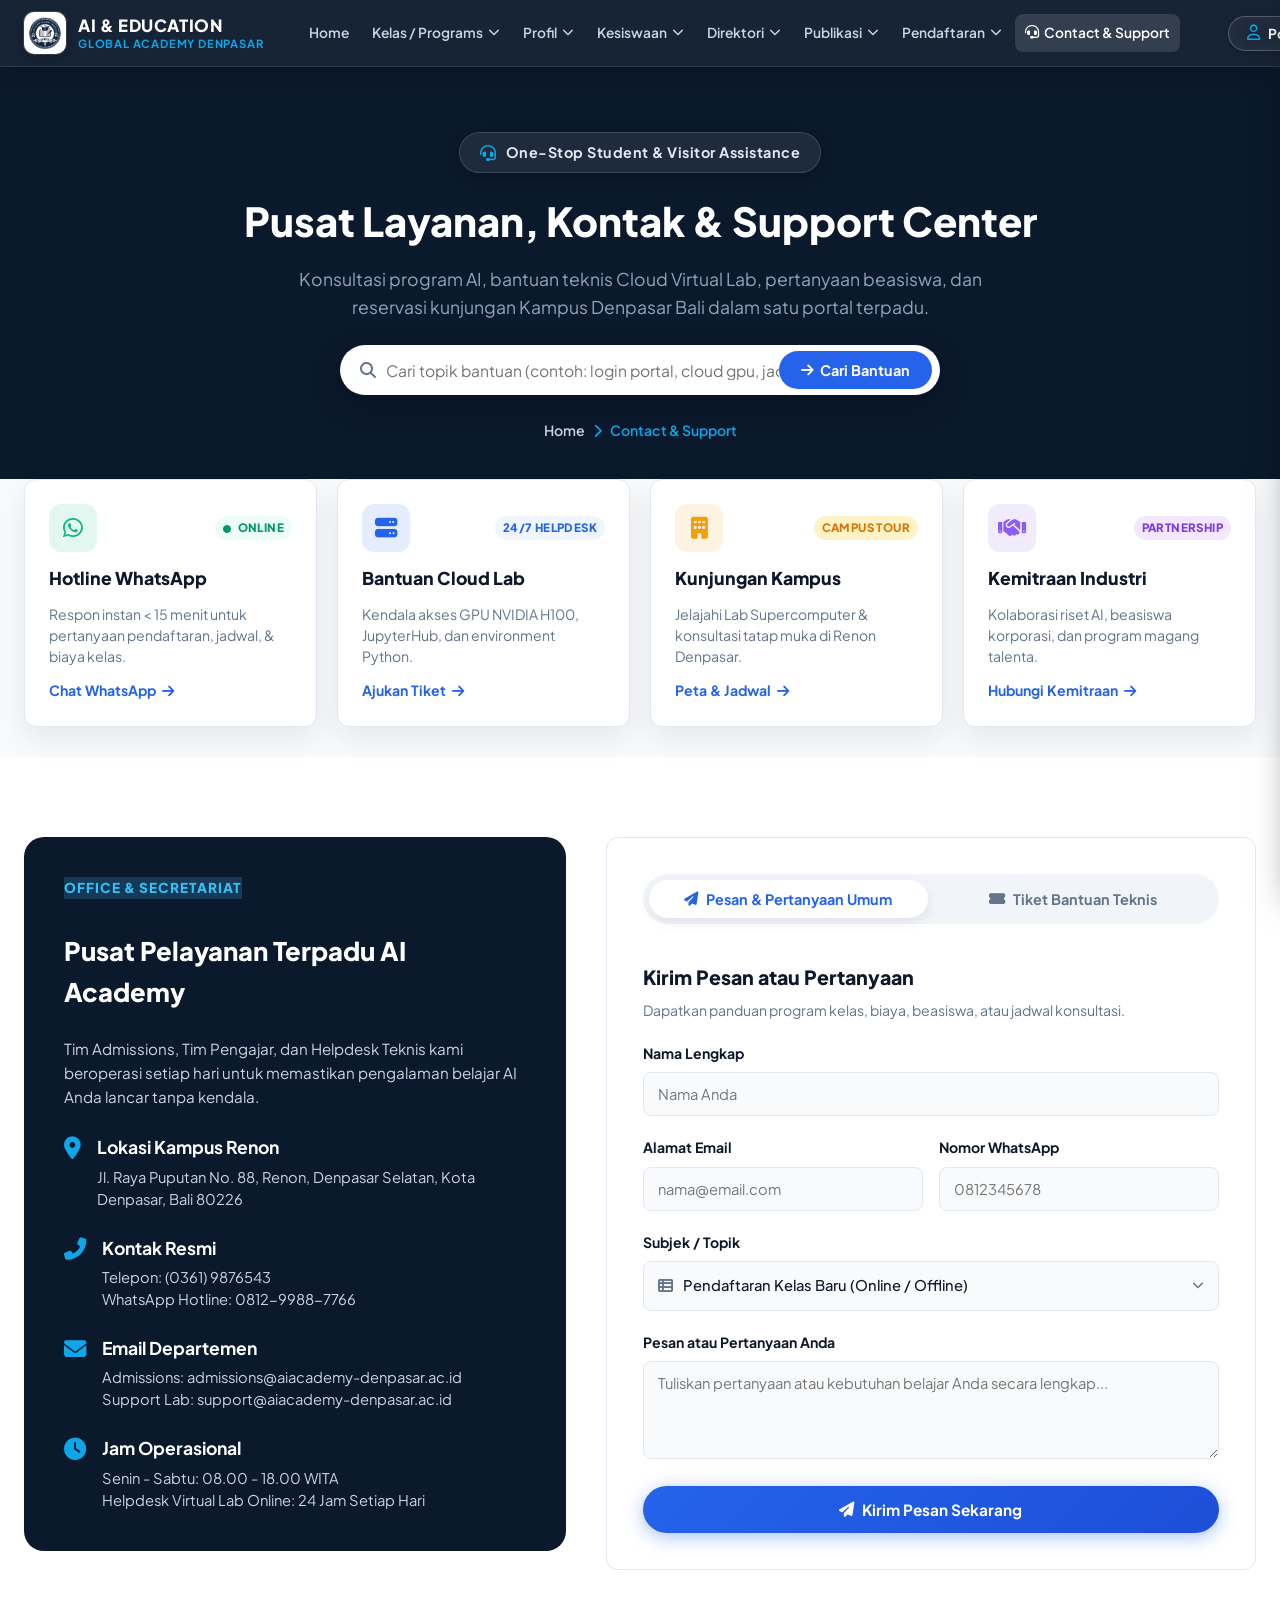
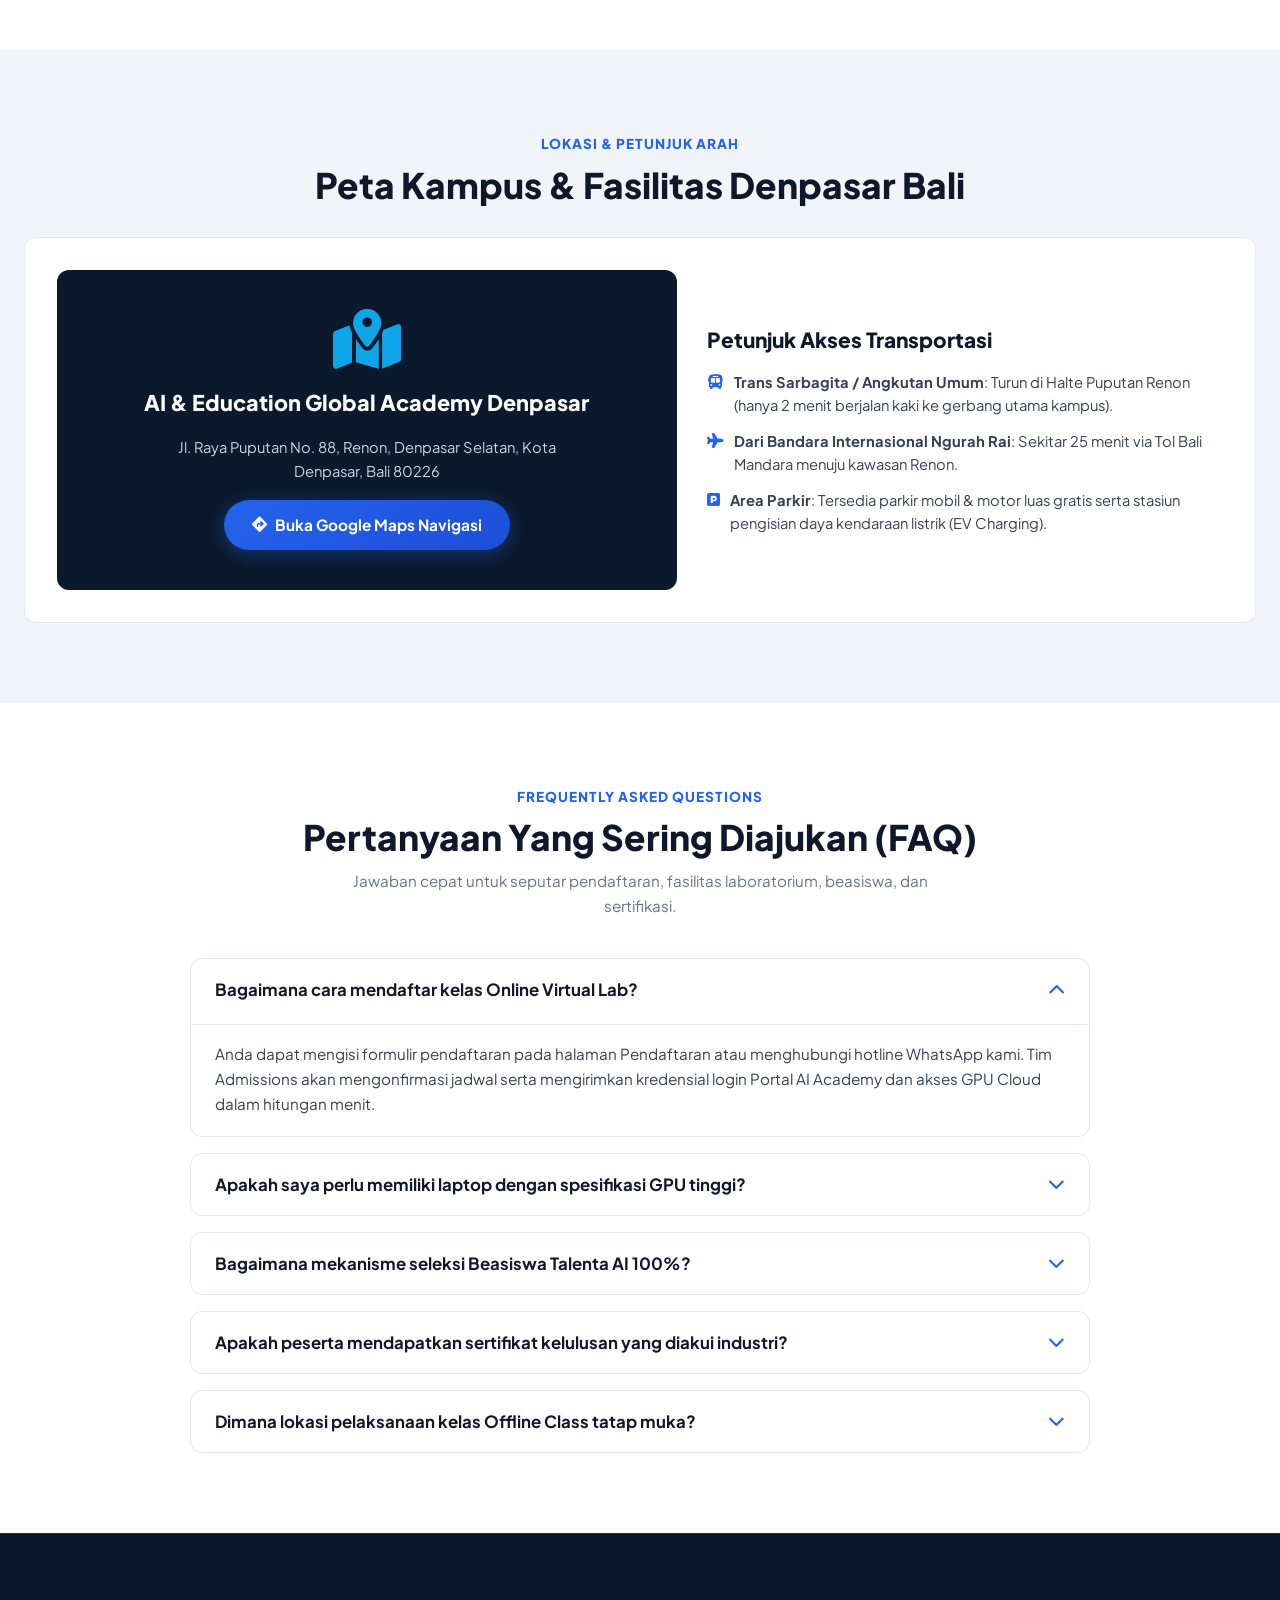
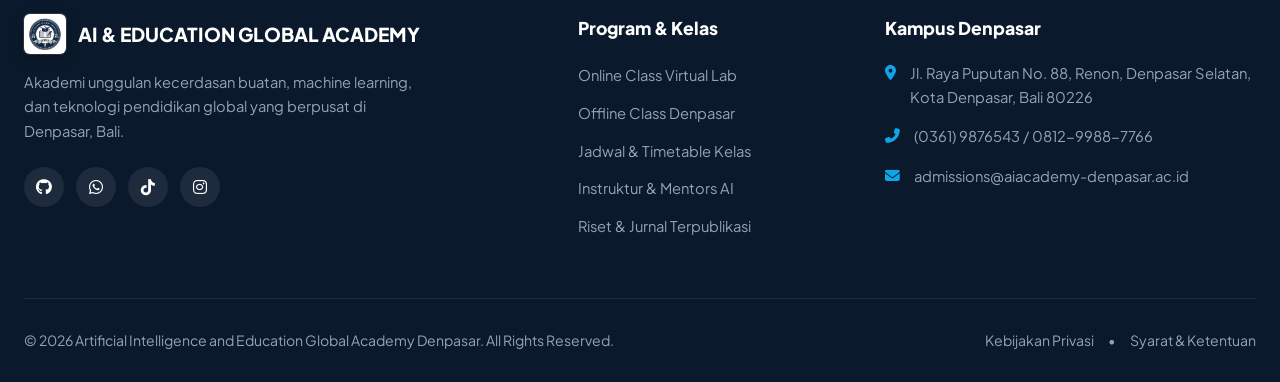
==== commit da333455: "Add files via upload" ====
--- a/contact.html
+++ b/contact.html
@@ -50,6 +50,19 @@
                     </li>
 
                     <li class="nav-item dropdown">
+                        <a href="kesiswaan.html" class="nav-link">Kesiswaan <i class="fas fa-chevron-down dropdown-icon"></i></a>
+                        <ul class="dropdown-menu">
+                            <li><a href="kesiswaan.html#osis"><i class="fas fa-users"></i> OSIS & MPK</a></li>
+                            <li><a href="kesiswaan.html#ekskul"><i class="fas fa-puzzle-piece"></i> Ekstrakurikuler</a></li>
+                            <li><a href="kesiswaan.html#prestasi"><i class="fas fa-trophy"></i> Prestasi Siswa</a></li>
+                            <li><a href="kesiswaan.html#beasiswa"><i class="fas fa-graduation-cap"></i> Beasiswa</a></li>
+                            <li><a href="kesiswaan.html#bk"><i class="fas fa-hands-helping"></i> Bimbingan Konseling</a></li>
+                            <li><a href="kesiswaan.html#tatatertib"><i class="fas fa-clipboard-list"></i> Tata Tertib</a></li>
+                            <li><a href="kesiswaan.html#unitproduksi"><i class="fas fa-store"></i> Unit Produksi</a></li>
+                        </ul>
+                    </li>
+
+                    <li class="nav-item dropdown">
                         <a href="direktori.html" class="nav-link">Direktori <i class="fas fa-chevron-down dropdown-icon"></i></a>
                         <ul class="dropdown-menu">
                             <li><a href="direktori.html#guru"><i class="fas fa-user-tie"></i> Data Instruktur & Mentors</a></li>
@@ -85,8 +98,8 @@
                 <button class="btn btn-login" id="openLoginBtn">
                     <i class="far fa-user"></i> Portal Student
                 </button>
-                <button class="btn btn-contact" id="openContactBtn">
-                    Daftar Sekarang <i class="fas fa-arrow-right"></i>
+                <button class="btn btn-contact btn-register-nav" id="openRegisterHubBtn">
+                    <span>Daftar Akun</span> <i class="fas fa-user-plus"></i>
                 </button>
                 <button class="hamburger-btn" id="hamburgerBtn" aria-label="Toggle Menu">
                     <i class="fas fa-bars"></i>
@@ -500,9 +513,9 @@
             <div class="footer-bottom">
                 <p>&copy; 2026 Artificial Intelligence and Education Global Academy Denpasar. All Rights Reserved.</p>
                 <div class="footer-bottom-links">
-                    <a href="#">Kebijakan Privasi</a>
+                    <a href="kebijakan-privasi.html">Kebijakan Privasi</a>
                     <span class="dot">•</span>
-                    <a href="#">Syarat & Ketentuan</a>
+                    <a href="syarat-ketentuan.html">Syarat & Ketentuan</a>
                 </div>
             </div>
         </div>
@@ -516,6 +529,25 @@
                 <button class="modal-close" id="loginClose">&times;</button>
             </div>
             <div class="modal-body">
+                <!-- 1-Click Demo Login in Modal -->
+                <div style="background: rgba(14, 165, 233, 0.08); border: 1px dashed rgba(14, 165, 233, 0.35); border-radius: var(--radius-sm); padding: 10px 12px; margin-bottom: 16px;">
+                    <div style="font-size: 0.76rem; font-weight: 800; color: var(--primary-blue); margin-bottom: 6px; display: flex; align-items: center; justify-content: space-between;">
+                        <span><i class="fas fa-magic"></i> Akun Demo Cepat (1-Klik):</span>
+                        <span style="color: var(--text-muted); font-weight: 500;">Pilih untuk isi otomatis</span>
+                    </div>
+                    <div style="display: flex; gap: 6px; flex-wrap: wrap;">
+                        <button type="button" class="demo-chip-btn" data-demo="student" style="flex:1; padding: 6px 10px; font-size: 0.76rem; color: var(--primary-dark); background: #fff; border: 1px solid var(--border-color);">
+                            <span><i class="fas fa-user-graduate" style="color:var(--primary-blue);"></i> Student</span>
+                        </button>
+                        <button type="button" class="demo-chip-btn" data-demo="mentor" style="flex:1; padding: 6px 10px; font-size: 0.76rem; color: var(--primary-dark); background: #fff; border: 1px solid var(--border-color);">
+                            <span><i class="fas fa-chalkboard-teacher" style="color:#6366F1;"></i> Mentor</span>
+                        </button>
+                        <button type="button" class="demo-chip-btn" data-demo="admin" style="flex:1; padding: 6px 10px; font-size: 0.76rem; color: var(--primary-dark); background: #fff; border: 1px solid var(--border-color);">
+                            <span><i class="fas fa-user-shield" style="color:#10B981;"></i> Admin</span>
+                        </button>
+                    </div>
+                </div>
+
                 <form id="loginForm">
                     <div class="form-group">
                         <label for="username">Email / Student ID / NIP</label>
@@ -526,9 +558,12 @@
                     </div>
                     <div class="form-group">
                         <label for="password">Kata Sandi</label>
-                        <div class="input-with-icon">
+                        <div class="input-with-icon input-password-wrapper">
                             <i class="fas fa-lock"></i>
                             <input type="password" id="password" placeholder="Masukkan Kata Sandi" required>
+                            <button type="button" class="toggle-password-btn" title="Lihat Kata Sandi">
+                                <i class="fas fa-eye"></i>
+                            </button>
                         </div>
                     </div>
                     <div class="form-group">
@@ -542,7 +577,10 @@
                             </select>
                         </div>
                     </div>
-                    <button type="submit" class="btn btn-block btn-search">Masuk Portal</button>
+                    <button type="submit" class="btn btn-block btn-search" style="background: linear-gradient(135deg, var(--primary-blue) 0%, #1D4ED8 100%); color:#fff; font-weight:700; padding:12px; border-radius: var(--radius-sm);">
+                        <span>Masuk Portal Akademi</span>
+                        <i class="fas fa-arrow-right" style="margin-left: 6px;"></i>
+                    </button>
                     <div class="modal-footer-links" style="margin-top: 16px; text-align: center; font-size: 0.88rem; color: var(--text-muted);">
                         <span>Belum punya akun? <a href="register.html" style="color: var(--primary-blue); font-weight: 700;">Daftar Sekarang</a> atau buka <a href="login.html" style="color: var(--primary-blue); font-weight: 700;">Portal Login Penuh</a></span>
                     </div>
--- a/style.css
+++ b/style.css
@@ -312,33 +312,62 @@
     border-radius: var(--radius-pill);
     cursor: pointer;
     transition: var(--transition);
+    text-decoration: none;
 }
 
 .btn-login {
     background: rgba(255, 255, 255, 0.08);
     color: #FFFFFF;
-    border: 1px solid rgba(255, 255, 255, 0.18);
-    padding: 8px 16px;
-    font-size: 0.86rem;
-}
-
-.btn-login:hover {
-    background: rgba(255, 255, 255, 0.2);
-    border-color: #FFFFFF;
-}
-
-.btn-contact {
-    background-color: var(--primary-blue);
-    color: #ffffff;
+    border: 1px solid rgba(255, 255, 255, 0.22);
     padding: 8px 18px;
     font-size: 0.86rem;
-    box-shadow: var(--shadow-blue);
-}
-
-.btn-contact:hover {
-    background-color: var(--primary-blue-hover);
+    backdrop-filter: blur(8px);
+    box-shadow: 0 2px 10px rgba(0, 0, 0, 0.2);
+}
+
+.btn-login i {
+    color: var(--accent-cyan, #38BDF8);
+    font-size: 0.95rem;
+    transition: transform 0.25s ease;
+}
+
+.btn-login:hover {
+    background: rgba(255, 255, 255, 0.18);
+    border-color: var(--accent-cyan, #38BDF8);
+    color: #FFFFFF;
+    box-shadow: 0 4px 20px rgba(14, 165, 233, 0.3);
+    transform: translateY(-1px);
+}
+
+.btn-login:hover i {
+    transform: scale(1.15);
+}
+
+.btn-contact, .btn-register-nav {
+    background: linear-gradient(135deg, #2563EB 0%, #0EA5E9 100%);
+    color: #FFFFFF;
+    padding: 8px 20px;
+    font-size: 0.86rem;
+    font-weight: 700;
+    border: 1px solid rgba(255, 255, 255, 0.2);
+    box-shadow: 0 4px 16px rgba(37, 99, 235, 0.4), inset 0 1px 0 rgba(255, 255, 255, 0.25);
+    position: relative;
+    overflow: hidden;
+}
+
+.btn-contact i, .btn-register-nav i {
+    transition: transform 0.25s ease;
+}
+
+.btn-contact:hover, .btn-register-nav:hover {
+    background: linear-gradient(135deg, #1D4ED8 0%, #0284C7 100%);
     transform: translateY(-2px);
-    box-shadow: 0 12px 28px rgba(37, 99, 235, 0.4);
+    box-shadow: 0 8px 26px rgba(37, 99, 235, 0.55), inset 0 1px 0 rgba(255, 255, 255, 0.3);
+    color: #FFFFFF;
+}
+
+.btn-contact:hover i, .btn-register-nav:hover i {
+    transform: translateX(3px);
 }
 
 .hamburger-btn {
@@ -688,47 +717,72 @@
     line-height: 1.6;
 }
 
-/* Search Widget Styling */
+/* Search Widget Styling with Animations */
 .search-widget {
     background: #FFFFFF;
     border-radius: var(--radius-pill);
-    padding: 8px;
-    display: flex;
-    align-items: center;
-    box-shadow: 0 20px 40px rgba(0, 0, 0, 0.3);
-    max-width: 680px;
-    margin-bottom: 45px;
+    padding: 7px 8px;
+    display: flex;
+    align-items: center;
+    box-shadow: 0 16px 40px rgba(0, 0, 0, 0.35), 0 0 0 1px rgba(255, 255, 255, 0.2), 0 0 30px rgba(14, 165, 233, 0.25);
+    max-width: 720px;
+    margin-bottom: 20px;
+    position: relative;
+    transition: all 0.35s cubic-bezier(0.16, 1, 0.3, 1);
+    border: 2px solid transparent;
+}
+
+.search-widget:hover {
+    transform: translateY(-2px);
+    box-shadow: 0 22px 50px rgba(0, 0, 0, 0.4), 0 0 0 1px rgba(56, 189, 248, 0.4), 0 0 35px rgba(37, 99, 235, 0.35);
+    border-color: rgba(56, 189, 248, 0.3);
+}
+
+.search-widget:focus-within {
+    transform: translateY(-3px) scale(1.01);
+    border-color: var(--primary-blue);
+    box-shadow: 0 24px 55px rgba(0, 0, 0, 0.45), 0 0 0 4px rgba(37, 99, 235, 0.2), 0 0 40px rgba(14, 165, 233, 0.45);
 }
 
 .search-input-wrap {
     flex: 1;
     display: flex;
     align-items: center;
-    padding-left: 20px;
+    padding-left: 18px;
     gap: 12px;
 }
 
 .search-icon {
-    color: #64748B;
-    font-size: 1.1rem;
+    color: var(--primary-blue);
+    font-size: 1.15rem;
+    transition: transform 0.3s ease, color 0.3s ease;
+}
+
+.search-widget:focus-within .search-icon {
+    transform: scale(1.2) rotate(10deg);
+    color: #0284C7;
 }
 
 .search-input-wrap input {
     width: 100%;
     padding: 12px 0;
     font-size: 0.98rem;
+    font-weight: 500;
     color: var(--text-dark);
     background: transparent;
+    border: none;
+    outline: none;
 }
 
 .search-input-wrap input::placeholder {
     color: #94A3B8;
+    font-weight: 400;
 }
 
 .search-divider {
-    width: 1px;
+    width: 1.5px;
     height: 32px;
-    background-color: #E2E8F0;
+    background: linear-gradient(to bottom, transparent, #E2E8F0 20%, #CBD5E1 50%, #E2E8F0 80%, transparent);
     margin: 0 8px;
 }
 
@@ -736,41 +790,149 @@
     display: flex;
     align-items: center;
     gap: 8px;
-    padding: 0 16px;
+    padding: 0 14px;
     position: relative;
 }
 
 .category-icon {
     color: #64748B;
+    font-size: 0.95rem;
+    transition: color 0.25s ease;
+}
+
+.search-category-wrap:hover .category-icon {
+    color: var(--primary-blue);
+}
+
+.search-category-wrap .custom-select-wrapper {
+    flex: 1;
+}
+
+.search-category-wrap:has(.custom-select-wrapper) > .category-icon,
+.search-category-wrap:has(.custom-select-wrapper) > .select-arrow {
+    display: none;
 }
 
 .search-category-wrap select {
     appearance: none;
+    -webkit-appearance: none;
     background: transparent;
-    padding-right: 20px;
-    font-weight: 600;
+    padding: 10px 24px 10px 6px;
+    font-weight: 700;
+    font-size: 0.9rem;
     color: var(--text-dark);
     cursor: pointer;
+    border: none;
+    outline: none;
+    border-radius: var(--radius-sm);
+    transition: background-color 0.2s ease, color 0.2s ease;
+}
+
+.search-category-wrap select:hover {
+    color: var(--primary-blue);
 }
 
 .select-arrow {
     position: absolute;
-    right: 16px;
+    right: 12px;
     pointer-events: none;
-    font-size: 0.75rem;
+    font-size: 0.72rem;
     color: #64748B;
+    transition: transform 0.25s ease, color 0.25s ease;
+}
+
+.search-category-wrap:hover .select-arrow,
+.search-category-wrap select:focus + .select-arrow {
+    transform: rotate(180deg);
+    color: var(--primary-blue);
 }
 
 .btn-search {
-    background-color: var(--primary-blue);
+    background: linear-gradient(135deg, var(--primary-blue) 0%, #1D4ED8 100%);
     color: #ffffff;
-    padding: 14px 32px;
-    font-size: 0.98rem;
-    box-shadow: var(--shadow-blue);
+    padding: 13px 28px;
+    font-size: 0.96rem;
+    font-weight: 700;
+    border-radius: var(--radius-pill);
+    box-shadow: 0 4px 18px rgba(37, 99, 235, 0.4);
+    border: none;
+    cursor: pointer;
+    display: inline-flex;
+    align-items: center;
+    gap: 8px;
+    transition: all 0.3s cubic-bezier(0.16, 1, 0.3, 1);
+    position: relative;
+    overflow: hidden;
+}
+
+.btn-search::after {
+    content: '';
+    position: absolute;
+    top: -50%;
+    left: -60%;
+    width: 40%;
+    height: 200%;
+    background: rgba(255, 255, 255, 0.25);
+    transform: rotate(25deg);
+    transition: all 0.6s ease;
+}
+
+.btn-search:hover::after {
+    left: 130%;
 }
 
 .btn-search:hover {
-    background-color: var(--primary-blue-hover);
+    background: linear-gradient(135deg, #1D4ED8 0%, #1E40AF 100%);
+    transform: translateY(-2px);
+    box-shadow: 0 8px 26px rgba(37, 99, 235, 0.55);
+}
+
+.btn-search i {
+    transition: transform 0.3s ease;
+}
+
+.btn-search:hover i {
+    transform: scale(1.15) rotate(15deg);
+}
+
+/* Quick Search Suggestions Row */
+.search-suggestions-row {
+    display: flex;
+    align-items: center;
+    gap: 8px;
+    flex-wrap: wrap;
+    margin-bottom: 40px;
+    font-size: 0.82rem;
+    color: #94A3B8;
+}
+
+.search-suggestion-label {
+    font-weight: 700;
+    color: var(--accent-cyan);
+    display: flex;
+    align-items: center;
+    gap: 5px;
+}
+
+.search-tag-chip {
+    background: rgba(255, 255, 255, 0.08);
+    border: 1px solid rgba(255, 255, 255, 0.16);
+    color: #E2E8F0;
+    padding: 4px 12px;
+    border-radius: var(--radius-pill);
+    cursor: pointer;
+    font-size: 0.78rem;
+    font-weight: 600;
+    transition: all 0.2s ease;
+    text-decoration: none;
+}
+
+.search-tag-chip:hover {
+    background: rgba(14, 165, 233, 0.25);
+    border-color: var(--accent-cyan);
+    color: #FFFFFF;
+    transform: translateY(-1px);
+    box-shadow: 0 2px 10px rgba(14, 165, 233, 0.3);
 }
 
 /* Stats Counter Row */
@@ -1781,30 +1943,48 @@
     position: relative;
     display: flex;
     align-items: center;
-}
-
-.input-with-icon i {
+    width: 100%;
+}
+
+/* Direct child leading icon ONLY */
+.input-with-icon > i:first-child {
     position: absolute;
     left: 14px;
-    color: var(--text-muted);
-}
-
-.input-with-icon input, .input-with-icon select, .form-control {
+    top: 50%;
+    transform: translateY(-50%);
+    color: #64748B;
+    font-size: 0.95rem;
+    pointer-events: none;
+    z-index: 3;
+    transition: color 0.2s ease;
+}
+
+.input-with-icon:focus-within > i:first-child {
+    color: var(--primary-blue);
+}
+
+.input-with-icon input, 
+.input-with-icon select, 
+.form-control {
     width: 100%;
     padding: 12px 14px 12px 42px;
     border: 1px solid var(--border-color);
     border-radius: var(--radius-sm);
-    font-size: 0.95rem;
+    font-size: 0.92rem;
     color: var(--text-dark);
     background: var(--bg-light);
+    transition: border-color 0.2s ease, box-shadow 0.2s ease, background 0.2s ease;
 }
 
 .form-control {
     padding-left: 14px;
 }
 
-.input-with-icon input:focus, .form-control:focus {
+.input-with-icon input:focus, 
+.form-control:focus {
     border-color: var(--primary-blue);
+    background: #FFFFFF;
+    box-shadow: 0 0 0 3px rgba(37, 99, 235, 0.12);
     outline: none;
 }
 
@@ -2363,6 +2543,200 @@
     }
 }
 
+/* ==========================================
+   INTERACTIVE PROFIL ACCORDIONS & SPECS
+   ========================================== */
+.profil-accordion-card {
+    background: #FFFFFF;
+    border-radius: var(--radius-md);
+    border: 1px solid var(--border-color);
+    box-shadow: var(--shadow-sm);
+    overflow: hidden;
+    transition: var(--transition);
+    display: flex;
+    flex-direction: column;
+}
+
+.profil-accordion-card:hover {
+    border-color: var(--primary-blue);
+    box-shadow: var(--shadow-md);
+    transform: translateY(-2px);
+}
+
+.profil-accordion-header {
+    padding: 24px;
+    display: flex;
+    flex-direction: column;
+    gap: 12px;
+}
+
+.profil-accordion-toggle {
+    width: 100%;
+    padding: 10px 16px;
+    background: #F8FAFC;
+    border: 1px solid var(--border-color);
+    border-radius: var(--radius-sm);
+    font-size: 0.85rem;
+    font-weight: 700;
+    color: var(--primary-blue);
+    cursor: pointer;
+    display: flex;
+    align-items: center;
+    justify-content: space-between;
+    transition: all 0.25s ease;
+    margin-top: 10px;
+}
+
+.profil-accordion-toggle:hover {
+    background: rgba(37, 99, 235, 0.08);
+    border-color: var(--primary-blue);
+    color: var(--primary-blue-hover);
+}
+
+.profil-accordion-toggle i {
+    transition: transform 0.3s ease;
+}
+
+.profil-accordion-card.active .profil-accordion-toggle {
+    background: var(--primary-blue);
+    color: #FFFFFF;
+    border-color: var(--primary-blue);
+}
+
+.profil-accordion-card.active .profil-accordion-toggle i {
+    transform: rotate(180deg);
+}
+
+.profil-accordion-content {
+    max-height: 0;
+    overflow: hidden;
+    transition: max-height 0.4s cubic-bezier(0.16, 1, 0.3, 1), padding 0.3s ease;
+    background: #F8FAFC;
+    border-top: 1px solid transparent;
+    padding: 0 24px;
+}
+
+.profil-accordion-card.active .profil-accordion-content {
+    max-height: 800px;
+    padding: 20px 24px 24px;
+    border-top-color: var(--border-color);
+}
+
+/* Expert Detail Box */
+.expert-detail-item {
+    margin-bottom: 12px;
+    font-size: 0.86rem;
+    color: var(--text-dark);
+    line-height: 1.5;
+}
+
+.expert-detail-item strong {
+    color: var(--primary-dark);
+    display: flex;
+    align-items: center;
+    gap: 6px;
+    margin-bottom: 3px;
+}
+
+.expert-detail-item strong i {
+    color: var(--primary-blue);
+}
+
+/* Facility Specs Badge Grid */
+.facility-specs-grid {
+    display: grid;
+    grid-template-columns: 1fr 1fr;
+    gap: 10px;
+    margin-top: 12px;
+}
+
+.facility-spec-box {
+    background: #FFFFFF;
+    border: 1px solid var(--border-color);
+    border-radius: var(--radius-sm);
+    padding: 10px 12px;
+    font-size: 0.8rem;
+}
+
+.facility-spec-label {
+    color: var(--text-muted);
+    font-weight: 700;
+    font-size: 0.72rem;
+    text-transform: uppercase;
+    letter-spacing: 0.5px;
+    margin-bottom: 3px;
+    display: flex;
+    align-items: center;
+    gap: 5px;
+}
+
+.facility-spec-label i {
+    color: var(--primary-blue);
+}
+
+.facility-spec-val {
+    font-weight: 700;
+    color: var(--primary-dark);
+    line-height: 1.3;
+}
+
+/* Pillars List */
+.pillars-list {
+    list-style: none;
+    padding: 0;
+    margin: 0;
+    display: flex;
+    flex-direction: column;
+    gap: 10px;
+}
+
+.pillar-item {
+    display: flex;
+    align-items: flex-start;
+    gap: 10px;
+    font-size: 0.86rem;
+    color: var(--text-dark);
+}
+
+.pillar-icon {
+    width: 22px;
+    height: 22px;
+    border-radius: 50%;
+    background: rgba(37, 99, 235, 0.12);
+    color: var(--primary-blue);
+    display: flex;
+    align-items: center;
+    justify-content: center;
+    font-size: 0.75rem;
+    flex-shrink: 0;
+    margin-top: 2px;
+}
+
+@media (max-width: 1024px) {
+    .feature-card-grid[style*="repeat(4, 1fr)"] {
+        grid-template-columns: repeat(2, 1fr) !important;
+    }
+    .feature-card-grid[style*="repeat(3, 1fr)"] {
+        grid-template-columns: repeat(2, 1fr) !important;
+    }
+}
+
+@media (max-width: 680px) {
+    .feature-card-grid[style*="repeat(4, 1fr)"],
+    .feature-card-grid[style*="repeat(3, 1fr)"] {
+        grid-template-columns: 1fr !important;
+    }
+    .facility-specs-grid {
+        grid-template-columns: 1fr;
+    }
+    .profil-accordion-header {
+        padding: 18px 16px;
+    }
+    .profil-accordion-card.active .profil-accordion-content {
+        padding: 16px 16px 20px;
+    }
+}
+
 /* FAQ Accordion Component */
 .faq-list {
     display: flex;
@@ -2501,76 +2875,248 @@
 
 .auth-container {
     width: 100%;
-    max-width: 540px;
+    max-width: 1060px;
     position: relative;
     z-index: 2;
-}
-
-.auth-container.register-container {
-    max-width: 680px;
-}
-
-.auth-card {
+    margin: 0 auto;
+}
+
+.auth-split-card {
     background: #FFFFFF;
     border-radius: var(--radius-lg);
-    box-shadow: 0 25px 60px rgba(0, 0, 0, 0.35);
+    box-shadow: 0 25px 60px rgba(0, 0, 0, 0.4), 0 0 30px rgba(37, 99, 235, 0.15);
     overflow: hidden;
-    border: 1px solid rgba(255, 255, 255, 0.1);
-    transition: var(--transition);
-}
-
-.auth-header {
-    background: var(--primary-dark);
-    color: #FFFFFF;
-    padding: 32px 36px 24px;
-    text-align: center;
+    border: 1px solid rgba(255, 255, 255, 0.15);
+    display: grid;
+    grid-template-columns: 420px 1fr;
+    min-height: 620px;
+}
+
+/* Left Showcase Panel */
+.auth-showcase-panel {
+    background: linear-gradient(155deg, #0B192C 0%, #0F172A 50%, #1E293B 100%);
+    padding: 44px 36px;
+    color: #FFFFFF;
+    display: flex;
+    flex-direction: column;
+    justify-content: space-between;
     position: relative;
-    border-bottom: 3px solid var(--primary-blue);
-}
-
-.auth-header .auth-logo {
+    overflow: hidden;
+    border-right: 1px solid rgba(255, 255, 255, 0.08);
+}
+
+.auth-showcase-panel::before {
+    content: '';
+    position: absolute;
+    top: -60px;
+    right: -60px;
+    width: 240px;
+    height: 240px;
+    background: radial-gradient(circle, rgba(14, 165, 233, 0.25) 0%, transparent 70%);
+    border-radius: 50%;
+    pointer-events: none;
+}
+
+.auth-showcase-panel::after {
+    content: '';
+    position: absolute;
+    bottom: -80px;
+    left: -80px;
+    width: 280px;
+    height: 280px;
+    background: radial-gradient(circle, rgba(37, 99, 235, 0.2) 0%, transparent 70%);
+    border-radius: 50%;
+    pointer-events: none;
+}
+
+.auth-showcase-header {
+    position: relative;
+    z-index: 2;
+}
+
+.auth-showcase-brand {
+    display: flex;
+    align-items: center;
+    gap: 12px;
+    margin-bottom: 24px;
+}
+
+.auth-showcase-logo {
+    height: 44px;
+    width: 44px;
+    object-fit: contain;
+    background: #FFFFFF;
+    border-radius: 10px;
+    padding: 3px;
+    box-shadow: 0 4px 15px rgba(0, 0, 0, 0.3);
+}
+
+.auth-showcase-badge {
     display: inline-flex;
     align-items: center;
-    justify-content: center;
-    gap: 12px;
+    gap: 6px;
+    background: rgba(14, 165, 233, 0.15);
+    color: #38BDF8;
+    border: 1px solid rgba(14, 165, 233, 0.3);
+    padding: 4px 12px;
+    border-radius: var(--radius-pill);
+    font-size: 0.74rem;
+    font-weight: 700;
+    text-transform: uppercase;
+    letter-spacing: 0.5px;
+    margin-bottom: 16px;
+}
+
+.auth-showcase-title {
+    font-size: 1.6rem;
+    font-weight: 800;
+    line-height: 1.3;
+    color: #FFFFFF;
     margin-bottom: 12px;
 }
 
-.auth-header .auth-logo img,
-.auth-logo-img {
-    height: 48px !important;
-    max-height: 48px !important;
-    width: auto !important;
-    max-width: 220px !important;
-    object-fit: contain;
-}
-
-.auth-header h2 {
-    font-size: 1.5rem;
-    font-weight: 800;
-    color: #FFFFFF;
-    letter-spacing: -0.3px;
-    margin-bottom: 6px;
-}
-
-.auth-header p {
+.auth-showcase-desc {
     font-size: 0.9rem;
     color: #94A3B8;
+    line-height: 1.6;
+    margin-bottom: 24px;
+}
+
+/* Feature Perks List */
+.auth-perks-list {
+    list-style: none;
+    padding: 0;
+    margin: 0 0 28px 0;
+    display: flex;
+    flex-direction: column;
+    gap: 14px;
+    position: relative;
+    z-index: 2;
+}
+
+.auth-perk-item {
+    display: flex;
+    align-items: flex-start;
+    gap: 12px;
+    font-size: 0.86rem;
+    color: #E2E8F0;
+}
+
+.auth-perk-icon {
+    width: 28px;
+    height: 28px;
+    border-radius: 8px;
+    background: rgba(37, 99, 235, 0.25);
+    border: 1px solid rgba(56, 189, 248, 0.3);
+    color: #38BDF8;
+    display: flex;
+    align-items: center;
+    justify-content: center;
+    font-size: 0.82rem;
+    flex-shrink: 0;
+    margin-top: 2px;
+}
+
+/* Quick 1-Click Demo Accounts Widget */
+.auth-demo-widget {
+    background: rgba(255, 255, 255, 0.06);
+    border: 1px solid rgba(255, 255, 255, 0.12);
+    border-radius: var(--radius-md);
+    padding: 16px;
+    position: relative;
+    z-index: 2;
+}
+
+.auth-demo-widget-title {
+    display: flex;
+    align-items: center;
+    justify-content: space-between;
+    font-size: 0.78rem;
+    font-weight: 800;
+    text-transform: uppercase;
+    letter-spacing: 0.6px;
+    color: #38BDF8;
+    margin-bottom: 10px;
+}
+
+.demo-chips-grid {
+    display: flex;
+    flex-direction: column;
+    gap: 6px;
+}
+
+.demo-chip-btn {
+    display: flex;
+    align-items: center;
+    justify-content: space-between;
+    padding: 8px 12px;
+    background: rgba(255, 255, 255, 0.08);
+    border: 1px solid rgba(255, 255, 255, 0.14);
+    border-radius: var(--radius-sm);
+    color: #FFFFFF;
+    font-size: 0.82rem;
+    font-weight: 600;
+    cursor: pointer;
+    transition: var(--transition);
+    text-align: left;
+}
+
+.demo-chip-btn:hover {
+    background: rgba(37, 99, 235, 0.3);
+    border-color: #38BDF8;
+    transform: translateX(4px);
+    color: #FFFFFF;
+}
+
+.demo-chip-role {
+    font-size: 0.68rem;
+    font-weight: 700;
+    padding: 2px 6px;
+    border-radius: 4px;
+    background: rgba(14, 165, 233, 0.2);
+    color: #38BDF8;
+    text-transform: uppercase;
+}
+
+/* Right Interactive Form Panel */
+.auth-form-panel {
+    display: flex;
+    flex-direction: column;
+    justify-content: space-between;
+    background: #FFFFFF;
+}
+
+.auth-form-header {
+    padding: 36px 40px 0 40px;
+}
+
+.auth-form-header h2 {
+    font-size: 1.55rem;
+    font-weight: 800;
+    color: var(--primary-dark);
+    margin-bottom: 4px;
+    letter-spacing: -0.3px;
+}
+
+.auth-form-header p {
+    font-size: 0.88rem;
+    color: var(--text-muted);
 }
 
 .auth-role-tabs {
     display: flex;
     background: #F1F5F9;
-    padding: 6px;
-    margin: 24px 36px 0;
+    padding: 5px;
+    margin: 20px 40px 0 40px;
     border-radius: var(--radius-md);
     gap: 6px;
+    border: 1px solid var(--border-color);
 }
 
 .role-tab-btn {
     flex: 1;
-    padding: 10px 12px;
-    font-size: 0.85rem;
+    padding: 9px 12px;
+    font-size: 0.84rem;
     font-weight: 700;
     color: var(--text-muted);
     background: transparent;
@@ -2594,7 +3140,7 @@
 }
 
 .auth-body {
-    padding: 32px 36px;
+    padding: 24px 40px 32px 40px;
 }
 
 .auth-form-grid {
@@ -2615,30 +3161,49 @@
 }
 
 .input-password-wrapper input {
-    padding-right: 44px;
+    padding-right: 48px !important;
 }
 
 .toggle-password-btn {
     position: absolute;
-    right: 12px;
+    right: 8px;
+    top: 50%;
+    transform: translateY(-50%);
+    width: 34px;
+    height: 34px;
+    display: flex;
+    align-items: center;
+    justify-content: center;
     background: transparent;
-    color: var(--text-muted);
-    font-size: 1rem;
+    border: none;
+    color: #64748B;
+    font-size: 0.95rem;
     cursor: pointer;
-    padding: 6px;
-    border-radius: 4px;
-    transition: var(--transition);
+    border-radius: 50%;
+    padding: 0;
+    margin: 0;
+    z-index: 5;
+    transition: all 0.2s ease;
 }
 
 .toggle-password-btn:hover {
+    background: rgba(37, 99, 235, 0.1);
     color: var(--primary-blue);
 }
 
+.toggle-password-btn i {
+    position: static !important;
+    transform: none !important;
+    font-size: 0.95rem;
+    color: inherit !important;
+    pointer-events: none;
+}
+
 .auth-options {
     display: flex;
     align-items: center;
     justify-content: space-between;
-    margin-bottom: 24px;
+    margin: 16px 0 24px 0;
     font-size: 0.88rem;
 }
 
@@ -2672,48 +3237,31 @@
 .btn-auth-submit {
     width: 100%;
     padding: 14px 24px;
-    font-size: 1rem;
+    font-size: 0.98rem;
     font-weight: 700;
     color: #FFFFFF;
     background: linear-gradient(135deg, var(--primary-blue) 0%, #1D4ED8 100%);
     border-radius: var(--radius-sm);
-    box-shadow: 0 4px 15px rgba(37, 99, 235, 0.35);
+    box-shadow: 0 4px 16px rgba(37, 99, 235, 0.35);
     cursor: pointer;
     transition: var(--transition);
     display: flex;
     align-items: center;
     justify-content: center;
     gap: 10px;
+    border: none;
 }
 
 .btn-auth-submit:hover {
     transform: translateY(-2px);
-    box-shadow: 0 8px 25px rgba(37, 99, 235, 0.45);
-}
-
-.auth-divider {
-    display: flex;
-    align-items: center;
-    text-align: center;
-    margin: 24px 0;
-    color: var(--text-muted);
-    font-size: 0.82rem;
-}
-
-.auth-divider::before, .auth-divider::after {
-    content: '';
-    flex: 1;
-    border-bottom: 1px solid var(--border-color);
-}
-
-.auth-divider span {
-    padding: 0 14px;
+    box-shadow: 0 8px 26px rgba(37, 99, 235, 0.5);
+    background: linear-gradient(135deg, #1D4ED8 0%, #1E40AF 100%);
 }
 
 .auth-footer {
     background: #F8FAFC;
     border-top: 1px solid var(--border-color);
-    padding: 20px 36px;
+    padding: 18px 40px;
     text-align: center;
     font-size: 0.9rem;
     color: var(--text-main);
@@ -2728,64 +3276,2098 @@
     text-decoration: underline;
 }
 
-/* Alert Boxes for PHP backend notification support */
-.alert-box {
-    padding: 12px 16px;
-    border-radius: var(--radius-sm);
-    font-size: 0.88rem;
-    font-weight: 600;
-    margin-bottom: 20px;
-    display: flex;
-    align-items: center;
-    gap: 10px;
-}
-
-.alert-danger {
-    background-color: #FEF2F2;
-    color: #991B1B;
-    border: 1px solid #FCA5A5;
-}
-
-.alert-success {
-    background-color: #ECFDF5;
-    color: #065F46;
-    border: 1px solid #6EE7B7;
-}
-
-.alert-warning {
-    background-color: #FFFBEB;
-    color: #92400E;
-    border: 1px solid #FCD34D;
+/* Password Match feedback hint */
+.password-feedback-hint {
+    font-size: 0.78rem;
+    margin-top: 4px;
+    display: flex;
+    align-items: center;
+    gap: 6px;
+}
+
+.password-feedback-hint.success {
+    color: #10B981;
+}
+
+.password-feedback-hint.error {
+    color: #EF4444;
 }
 
 /* Responsive adjustments for Auth pages */
+@media (max-width: 992px) {
+    .auth-split-card {
+        grid-template-columns: 1fr;
+    }
+
+    .auth-showcase-panel {
+        padding: 32px 28px;
+    }
+
+    .auth-form-header {
+        padding: 28px 24px 0 24px;
+    }
+
+    .auth-role-tabs {
+        margin: 16px 24px 0 24px;
+    }
+
+    .auth-body {
+        padding: 20px 24px 28px 24px;
+    }
+
+    .auth-footer {
+        padding: 16px 24px;
+    }
+}
+
 @media (max-width: 640px) {
     .auth-wrapper {
-        padding: 30px 14px;
+        padding: 24px 14px;
     }
-    
-    .auth-header {
-        padding: 24px 20px;
-    }
-    
-    .auth-body {
-        padding: 24px 20px;
-    }
-
-    .auth-role-tabs {
-        margin: 16px 20px 0;
-        flex-direction: column;
-    }
-    
+
     .auth-form-grid {
         grid-template-columns: 1fr;
     }
-    
+
     .auth-form-grid .form-group.full-width {
         grid-column: span 1;
     }
 
-    .auth-footer {
-        padding: 16px 20px;
+    .auth-role-tabs {
+        flex-direction: column;
+    }
+}
+
+/* ==========================================
+   USER AUTHENTICATION & NAVBAR PROFILE MENU
+   ========================================== */
+.user-profile-menu {
+    position: relative;
+    display: inline-block;
+}
+
+.user-profile-btn {
+    display: inline-flex;
+    align-items: center;
+    gap: 10px;
+    background: rgba(255, 255, 255, 0.1);
+    border: 1px solid rgba(255, 255, 255, 0.2);
+    border-radius: var(--radius-pill);
+    padding: 6px 14px 6px 6px;
+    cursor: pointer;
+    transition: var(--transition);
+    color: #FFFFFF;
+}
+
+.user-profile-btn:hover, .user-profile-btn.active {
+    background: rgba(255, 255, 255, 0.2);
+    border-color: var(--accent-cyan);
+    box-shadow: 0 4px 15px rgba(14, 165, 233, 0.3);
+}
+
+.user-avatar-circle {
+    width: 34px;
+    height: 34px;
+    border-radius: 50%;
+    background: linear-gradient(135deg, var(--primary-blue), var(--accent-cyan));
+    color: #FFFFFF;
+    font-weight: 700;
+    font-size: 0.9rem;
+    display: flex;
+    align-items: center;
+    justify-content: center;
+    border: 2px solid rgba(255, 255, 255, 0.4);
+    flex-shrink: 0;
+    object-fit: cover;
+}
+
+.user-info-snippet {
+    display: flex;
+    flex-direction: column;
+    text-align: left;
+    line-height: 1.2;
+}
+
+.user-name-snippet {
+    font-size: 0.86rem;
+    font-weight: 700;
+    color: #FFFFFF;
+    max-width: 130px;
+    white-space: nowrap;
+    overflow: hidden;
+    text-overflow: ellipsis;
+}
+
+.user-role-badge-nav {
+    font-size: 0.65rem;
+    font-weight: 700;
+    color: var(--accent-cyan);
+    text-transform: uppercase;
+    letter-spacing: 0.5px;
+}
+
+.user-profile-dropdown {
+    position: absolute;
+    top: calc(100% + 10px);
+    right: 0;
+    width: 270px;
+    background: #0F172A;
+    border: 1px solid rgba(255, 255, 255, 0.15);
+    border-radius: var(--radius-md);
+    box-shadow: 0 18px 40px rgba(0, 0, 0, 0.45);
+    padding: 16px;
+    opacity: 0;
+    visibility: hidden;
+    transform: translateY(10px);
+    transition: var(--transition);
+    z-index: 1001;
+}
+
+.user-profile-menu.open .user-profile-dropdown {
+    opacity: 1;
+    visibility: visible;
+    transform: translateY(0);
+}
+
+.user-dropdown-header {
+    display: flex;
+    align-items: center;
+    gap: 12px;
+    padding-bottom: 14px;
+    border-bottom: 1px solid rgba(255, 255, 255, 0.1);
+    margin-bottom: 12px;
+}
+
+.user-dropdown-avatar {
+    width: 44px;
+    height: 44px;
+    border-radius: 50%;
+    background: linear-gradient(135deg, var(--primary-blue), var(--accent-cyan));
+    color: #FFFFFF;
+    font-size: 1.2rem;
+    font-weight: 800;
+    display: flex;
+    align-items: center;
+    justify-content: center;
+    flex-shrink: 0;
+}
+
+.user-dropdown-meta {
+    overflow: hidden;
+}
+
+.user-dropdown-name {
+    font-size: 0.92rem;
+    font-weight: 700;
+    color: #FFFFFF;
+    margin-bottom: 2px;
+    white-space: nowrap;
+    overflow: hidden;
+    text-overflow: ellipsis;
+}
+
+.user-dropdown-email {
+    font-size: 0.78rem;
+    color: var(--text-muted);
+    white-space: nowrap;
+    overflow: hidden;
+    text-overflow: ellipsis;
+}
+
+.user-dropdown-tag {
+    display: inline-block;
+    font-size: 0.7rem;
+    font-weight: 700;
+    padding: 2px 8px;
+    border-radius: 4px;
+    background: rgba(37, 99, 235, 0.25);
+    color: #60A5FA;
+    margin-top: 4px;
+    text-transform: uppercase;
+}
+
+.user-dropdown-menu-list {
+    list-style: none;
+    padding: 0;
+    margin: 0 0 12px 0;
+}
+
+.user-dropdown-menu-list li a {
+    display: flex;
+    align-items: center;
+    gap: 10px;
+    padding: 9px 12px;
+    font-size: 0.86rem;
+    font-weight: 600;
+    color: #CBD5E1;
+    border-radius: var(--radius-sm);
+    transition: var(--transition);
+}
+
+.user-dropdown-menu-list li a:hover {
+    background: rgba(255, 255, 255, 0.08);
+    color: #FFFFFF;
+}
+
+.user-dropdown-menu-list li a i {
+    width: 18px;
+    color: var(--accent-cyan);
+}
+
+.btn-logout {
+    width: 100%;
+    display: flex;
+    align-items: center;
+    justify-content: center;
+    gap: 8px;
+    padding: 9px 14px;
+    background: rgba(239, 68, 68, 0.15);
+    color: #F87171;
+    border: 1px solid rgba(239, 68, 68, 0.3);
+    border-radius: var(--radius-sm);
+    font-weight: 700;
+    font-size: 0.85rem;
+    cursor: pointer;
+    transition: var(--transition);
+}
+
+.btn-logout:hover {
+    background: #EF4444;
+    color: #FFFFFF;
+    border-color: #EF4444;
+}
+
+/* Mobile Drawer Logged-in Card */
+.drawer-user-card {
+    background: rgba(255, 255, 255, 0.06);
+    border: 1px solid rgba(255, 255, 255, 0.12);
+    border-radius: var(--radius-md);
+    padding: 14px;
+    margin-bottom: 16px;
+    display: flex;
+    align-items: center;
+    gap: 12px;
+}
+
+.drawer-user-info {
+    flex: 1;
+    overflow: hidden;
+}
+
+.drawer-user-name {
+    font-size: 0.95rem;
+    font-weight: 700;
+    color: #FFFFFF;
+    white-space: nowrap;
+    overflow: hidden;
+    text-overflow: ellipsis;
+}
+
+.drawer-user-email {
+    font-size: 0.78rem;
+    color: var(--text-muted);
+    white-space: nowrap;
+    overflow: hidden;
+    text-overflow: ellipsis;
+}
+
+/* ==========================================
+   AUTHENTICATION SUCCESS POP-OUT MODAL
+   ========================================== */
+.auth-popout-backdrop {
+    position: fixed;
+    inset: 0;
+    background: rgba(11, 25, 44, 0.85);
+    backdrop-filter: blur(12px);
+    -webkit-backdrop-filter: blur(12px);
+    display: flex;
+    align-items: center;
+    justify-content: center;
+    z-index: 99999;
+    padding: 20px;
+    opacity: 0;
+    visibility: hidden;
+    transition: all 0.35s cubic-bezier(0.16, 1, 0.3, 1);
+}
+
+.auth-popout-backdrop.active {
+    opacity: 1;
+    visibility: visible;
+}
+
+.auth-popout-card {
+    background: #0F172A;
+    border: 1px solid rgba(56, 189, 248, 0.35);
+    border-radius: var(--radius-lg);
+    box-shadow: 0 25px 60px rgba(0, 0, 0, 0.7), 0 0 40px rgba(37, 99, 235, 0.3);
+    max-width: 460px;
+    width: 100%;
+    padding: 34px 28px;
+    text-align: center;
+    position: relative;
+    transform: scale(0.85) translateY(20px);
+    opacity: 0;
+    transition: all 0.4s cubic-bezier(0.16, 1, 0.3, 1);
+    overflow: hidden;
+}
+
+.auth-popout-backdrop.active .auth-popout-card {
+    transform: scale(1) translateY(0);
+    opacity: 1;
+}
+
+/* Glowing top ambient line */
+.auth-popout-card::before {
+    content: '';
+    position: absolute;
+    top: 0;
+    left: 12%;
+    right: 12%;
+    height: 3px;
+    background: linear-gradient(90deg, transparent, #38BDF8, #2563EB, transparent);
+    border-radius: 2px;
+}
+
+/* Success animated icon with pulse */
+.auth-popout-icon-wrap {
+    position: relative;
+    width: 80px;
+    height: 80px;
+    margin: 0 auto 18px auto;
+    display: flex;
+    align-items: center;
+    justify-content: center;
+}
+
+.auth-popout-icon-pulse {
+    position: absolute;
+    inset: -6px;
+    border-radius: 50%;
+    background: radial-gradient(circle, rgba(16, 185, 129, 0.4) 0%, rgba(56, 189, 248, 0.1) 70%, transparent 100%);
+    animation: popoutPulse 2s infinite;
+}
+
+@keyframes popoutPulse {
+    0% { transform: scale(0.95); opacity: 0.8; }
+    50% { transform: scale(1.18); opacity: 0.3; }
+    100% { transform: scale(0.95); opacity: 0.8; }
+}
+
+.auth-popout-icon {
+    width: 70px;
+    height: 70px;
+    border-radius: 50%;
+    background: linear-gradient(135deg, #10B981, #0EA5E9);
+    display: flex;
+    align-items: center;
+    justify-content: center;
+    font-size: 2rem;
+    color: #FFFFFF;
+    box-shadow: 0 10px 25px rgba(16, 185, 129, 0.4);
+    z-index: 1;
+    animation: popoutIconBounce 0.6s cubic-bezier(0.175, 0.885, 0.32, 1.275);
+}
+
+@keyframes popoutIconBounce {
+    0% { transform: scale(0); }
+    70% { transform: scale(1.15); }
+    100% { transform: scale(1); }
+}
+
+.auth-popout-badge {
+    display: inline-flex;
+    align-items: center;
+    gap: 6px;
+    background: rgba(16, 185, 129, 0.15);
+    color: #34D399;
+    border: 1px solid rgba(16, 185, 129, 0.3);
+    padding: 4px 12px;
+    border-radius: var(--radius-pill);
+    font-size: 0.75rem;
+    font-weight: 700;
+    letter-spacing: 0.6px;
+    text-transform: uppercase;
+    margin-bottom: 12px;
+}
+
+.auth-popout-title {
+    font-size: 1.45rem;
+    font-weight: 800;
+    color: #FFFFFF;
+    margin-bottom: 6px;
+    letter-spacing: -0.3px;
+}
+
+.auth-popout-desc {
+    font-size: 0.88rem;
+    color: #94A3B8;
+    line-height: 1.5;
+    margin-bottom: 20px;
+}
+
+/* User Profile Badge Box */
+.auth-popout-user-card {
+    background: rgba(255, 255, 255, 0.05);
+    border: 1px solid rgba(255, 255, 255, 0.12);
+    border-radius: var(--radius-md);
+    padding: 14px 16px;
+    display: flex;
+    align-items: center;
+    gap: 14px;
+    margin-bottom: 22px;
+    text-align: left;
+}
+
+.auth-popout-avatar {
+    width: 46px;
+    height: 46px;
+    border-radius: 50%;
+    background: linear-gradient(135deg, var(--primary-blue), var(--accent-cyan));
+    color: #FFFFFF;
+    font-size: 1.2rem;
+    font-weight: 800;
+    display: flex;
+    align-items: center;
+    justify-content: center;
+    border: 2px solid rgba(255, 255, 255, 0.3);
+    flex-shrink: 0;
+    box-shadow: 0 4px 12px rgba(37, 99, 235, 0.3);
+}
+
+.auth-popout-meta {
+    flex: 1;
+    overflow: hidden;
+}
+
+.auth-popout-name {
+    font-size: 0.96rem;
+    font-weight: 700;
+    color: #FFFFFF;
+    margin-bottom: 2px;
+    white-space: nowrap;
+    overflow: hidden;
+    text-overflow: ellipsis;
+}
+
+.auth-popout-role {
+    display: inline-flex;
+    align-items: center;
+    gap: 5px;
+    font-size: 0.7rem;
+    font-weight: 700;
+    padding: 2px 8px;
+    border-radius: 4px;
+    background: rgba(37, 99, 235, 0.3);
+    color: #93C5FD;
+    text-transform: uppercase;
+    margin-bottom: 3px;
+}
+
+.auth-popout-email {
+    font-size: 0.76rem;
+    color: #94A3B8;
+    white-space: nowrap;
+    overflow: hidden;
+    text-overflow: ellipsis;
+}
+
+/* Progress bar & auto redirect status */
+.auth-popout-progress-wrap {
+    margin-bottom: 18px;
+}
+
+.auth-popout-progress-bar {
+    width: 100%;
+    height: 4px;
+    background: rgba(255, 255, 255, 0.1);
+    border-radius: 4px;
+    overflow: hidden;
+    margin-bottom: 8px;
+}
+
+.auth-popout-progress-fill {
+    height: 100%;
+    width: 0%;
+    background: linear-gradient(90deg, #10B981, #38BDF8, #2563EB);
+    border-radius: 4px;
+    transition: width 2.2s linear;
+}
+
+.auth-popout-progress-text {
+    font-size: 0.78rem;
+    color: #64748B;
+    display: flex;
+    align-items: center;
+    justify-content: center;
+    gap: 6px;
+}
+
+.auth-popout-progress-text i {
+    animation: popoutSpin 1.5s linear infinite;
+    color: var(--accent-cyan);
+}
+
+@keyframes popoutSpin {
+    100% { transform: rotate(360deg); }
+}
+
+.btn-popout-continue {
+    width: 100%;
+    padding: 12px 20px;
+    background: var(--primary-blue);
+    color: #FFFFFF;
+    font-weight: 700;
+    font-size: 0.92rem;
+    border-radius: var(--radius-sm);
+    cursor: pointer;
+    box-shadow: 0 8px 24px rgba(37, 99, 235, 0.4);
+    display: flex;
+    align-items: center;
+    justify-content: center;
+    gap: 10px;
+    transition: var(--transition);
+}
+
+.btn-popout-continue:hover {
+    background: var(--primary-blue-hover);
+    transform: translateY(-2px);
+    box-shadow: 0 12px 30px rgba(37, 99, 235, 0.5);
+}
+
+/* ==========================================
+   LEGAL DOCUMENT & POLICY PAGE STYLING
+   ========================================== */
+.legal-wrapper {
+    background: var(--bg-light);
+    padding: 50px 0 80px 0;
+}
+
+.legal-grid {
+    display: grid;
+    grid-template-columns: 290px 1fr;
+    gap: 36px;
+    align-items: start;
+}
+
+/* Sticky Table of Contents (TOC) Sidebar */
+.legal-toc-card {
+    position: sticky;
+    top: 90px;
+    background: #FFFFFF;
+    border: 1px solid var(--border-color);
+    border-radius: var(--radius-md);
+    padding: 24px;
+    box-shadow: var(--shadow-sm);
+}
+
+.legal-toc-header {
+    display: flex;
+    align-items: center;
+    gap: 10px;
+    font-size: 1.05rem;
+    font-weight: 800;
+    color: var(--primary-dark);
+    padding-bottom: 14px;
+    border-bottom: 2px solid var(--bg-gray);
+    margin-bottom: 16px;
+}
+
+.legal-toc-header i {
+    color: var(--primary-blue);
+}
+
+.legal-toc-list {
+    list-style: none;
+    padding: 0;
+    margin: 0;
+    display: flex;
+    flex-direction: column;
+    gap: 4px;
+}
+
+.legal-toc-link {
+    display: flex;
+    align-items: center;
+    gap: 10px;
+    padding: 8px 12px;
+    font-size: 0.88rem;
+    font-weight: 600;
+    color: var(--text-main);
+    border-radius: var(--radius-sm);
+    transition: var(--transition);
+    border-left: 3px solid transparent;
+}
+
+.legal-toc-link:hover {
+    background: var(--bg-gray);
+    color: var(--primary-blue);
+    padding-left: 14px;
+}
+
+.legal-toc-link.active {
+    background: rgba(37, 99, 235, 0.08);
+    color: var(--primary-blue);
+    font-weight: 700;
+    border-left-color: var(--primary-blue);
+}
+
+.legal-toc-link .toc-num {
+    display: inline-flex;
+    align-items: center;
+    justify-content: center;
+    width: 22px;
+    height: 22px;
+    border-radius: 50%;
+    background: var(--bg-gray);
+    color: var(--text-muted);
+    font-size: 0.75rem;
+    font-weight: 700;
+    flex-shrink: 0;
+}
+
+.legal-toc-link.active .toc-num {
+    background: var(--primary-blue);
+    color: #FFFFFF;
+}
+
+.legal-toc-help {
+    margin-top: 24px;
+    padding: 16px;
+    background: var(--bg-gray);
+    border-radius: var(--radius-sm);
+    font-size: 0.82rem;
+    color: var(--text-muted);
+    text-align: center;
+}
+
+.legal-toc-help a {
+    color: var(--primary-blue);
+    font-weight: 700;
+    display: block;
+    margin-top: 6px;
+}
+
+/* Legal Main Content */
+.legal-main-content {
+    background: #FFFFFF;
+    border: 1px solid var(--border-color);
+    border-radius: var(--radius-md);
+    padding: 40px;
+    box-shadow: var(--shadow-sm);
+}
+
+.legal-doc-header {
+    border-bottom: 2px solid var(--bg-gray);
+    padding-bottom: 24px;
+    margin-bottom: 36px;
+}
+
+.legal-doc-badge {
+    display: inline-flex;
+    align-items: center;
+    gap: 8px;
+    font-size: 0.8rem;
+    font-weight: 800;
+    text-transform: uppercase;
+    letter-spacing: 0.8px;
+    background: rgba(37, 99, 235, 0.1);
+    color: var(--primary-blue);
+    padding: 5px 14px;
+    border-radius: var(--radius-pill);
+    margin-bottom: 12px;
+}
+
+.legal-doc-title {
+    font-size: 1.85rem;
+    font-weight: 800;
+    color: var(--primary-dark);
+    line-height: 1.3;
+    margin-bottom: 14px;
+}
+
+.legal-meta-bar {
+    display: flex;
+    flex-wrap: wrap;
+    align-items: center;
+    gap: 20px;
+    font-size: 0.85rem;
+    color: var(--text-muted);
+}
+
+.legal-meta-item {
+    display: inline-flex;
+    align-items: center;
+    gap: 6px;
+}
+
+.legal-meta-item i {
+    color: var(--primary-blue);
+}
+
+/* Legal Document Sections */
+.legal-section {
+    margin-bottom: 44px;
+    scroll-margin-top: 100px;
+}
+
+.legal-section-heading {
+    display: flex;
+    align-items: center;
+    gap: 12px;
+    font-size: 1.35rem;
+    font-weight: 800;
+    color: var(--primary-dark);
+    margin-bottom: 16px;
+    padding-bottom: 8px;
+    border-bottom: 1px solid var(--border-color);
+}
+
+.legal-section-heading .section-index {
+    display: inline-flex;
+    align-items: center;
+    justify-content: center;
+    width: 32px;
+    height: 32px;
+    border-radius: var(--radius-sm);
+    background: var(--primary-blue);
+    color: #FFFFFF;
+    font-size: 0.9rem;
+    font-weight: 800;
+    flex-shrink: 0;
+}
+
+.legal-section p {
+    font-size: 0.96rem;
+    color: var(--text-main);
+    line-height: 1.75;
+    margin-bottom: 16px;
+}
+
+.legal-section ul, .legal-section ol {
+    margin: 12px 0 20px 24px;
+    color: var(--text-main);
+}
+
+.legal-section li {
+    font-size: 0.94rem;
+    line-height: 1.7;
+    margin-bottom: 8px;
+    list-style-type: disc;
+}
+
+.legal-section ol li {
+    list-style-type: decimal;
+}
+
+.legal-callout-box {
+    background: var(--bg-gray);
+    border-left: 4px solid var(--primary-blue);
+    border-radius: 0 var(--radius-sm) var(--radius-sm) 0;
+    padding: 16px 20px;
+    margin: 20px 0;
+    display: flex;
+    align-items: flex-start;
+    gap: 14px;
+}
+
+.legal-callout-box i {
+    font-size: 1.2rem;
+    color: var(--primary-blue);
+    margin-top: 3px;
+    flex-shrink: 0;
+}
+
+.legal-callout-box p {
+    margin: 0;
+    font-size: 0.9rem;
+    color: var(--text-dark);
+    font-weight: 500;
+}
+
+.legal-table-wrapper {
+    overflow-x: auto;
+    margin: 20px 0;
+    border-radius: var(--radius-sm);
+    border: 1px solid var(--border-color);
+}
+
+.legal-table {
+    width: 100%;
+    border-collapse: collapse;
+    font-size: 0.88rem;
+    text-align: left;
+}
+
+.legal-table th {
+    background: var(--bg-gray);
+    color: var(--primary-dark);
+    font-weight: 700;
+    padding: 12px 16px;
+    border-bottom: 2px solid var(--border-color);
+}
+
+.legal-table td {
+    padding: 12px 16px;
+    border-bottom: 1px solid var(--border-color);
+    color: var(--text-main);
+}
+
+.legal-table tr:last-child td {
+    border-bottom: none;
+}
+
+.legal-table tr:nth-child(even) {
+    background: rgba(248, 250, 252, 0.6);
+}
+
+.legal-footer-signature {
+    margin-top: 48px;
+    padding-top: 24px;
+    border-top: 2px dashed var(--border-color);
+    display: flex;
+    justify-content: space-between;
+    align-items: flex-start;
+    flex-wrap: wrap;
+    gap: 24px;
+    font-size: 0.88rem;
+}
+
+.legal-signature-box {
+    max-width: 320px;
+}
+
+.legal-signature-title {
+    font-weight: 700;
+    color: var(--primary-dark);
+    margin-bottom: 4px;
+}
+
+.legal-signature-desc {
+    color: var(--text-muted);
+    font-size: 0.82rem;
+}
+
+/* Responsive adjustments for Legal Pages */
+@media (max-width: 992px) {
+    .legal-grid {
+        grid-template-columns: 1fr;
+        gap: 28px;
+    }
+
+    .legal-toc-card {
+        position: static;
+        top: auto;
+    }
+
+    .legal-main-content {
+        padding: 24px 20px;
+    }
+
+    .legal-doc-title {
+        font-size: 1.5rem;
+    }
+}
+
+/* ==========================================
+   CUSTOM SELECT DROPDOWN COMPONENT
+   ========================================== */
+.custom-select-wrapper {
+    position: relative;
+    width: 100%;
+    user-select: none;
+    font-family: inherit;
+}
+
+.custom-select-wrapper select {
+    display: none !important;
+}
+
+.custom-select-trigger {
+    display: flex;
+    align-items: center;
+    justify-content: space-between;
+    width: 100%;
+    min-height: 46px;
+    padding: 12px 14px;
+    background: var(--bg-light);
+    border: 1px solid var(--border-color);
+    border-radius: var(--radius-sm);
+    font-size: 0.92rem;
+    font-weight: 500;
+    color: var(--text-dark);
+    cursor: pointer;
+    transition: all 0.2s cubic-bezier(0.16, 1, 0.3, 1);
+    box-shadow: none;
+}
+
+/* Inside .input-with-icon: Align padding with other inputs & hide duplicate trigger icon */
+.input-with-icon > .custom-select-wrapper {
+    width: 100%;
+}
+
+.input-with-icon > .custom-select-wrapper .custom-select-trigger {
+    padding-left: 42px;
+}
+
+.input-with-icon > .custom-select-wrapper .custom-select-trigger-icon {
+    display: none !important; /* Hide duplicate trigger icon because .input-with-icon has its own leading icon */
+}
+
+/* In hero search widget, adapt trigger styling */
+.search-category-wrap .custom-select-trigger {
+    background: transparent;
+    border: none;
+    box-shadow: none;
+    padding: 8px 12px;
+    font-weight: 700;
+    font-size: 0.88rem;
+    color: var(--text-dark);
+    gap: 8px;
+    min-height: auto;
+}
+
+.search-category-wrap .custom-select-trigger:hover {
+    color: var(--primary-blue);
+}
+
+.custom-select-trigger:hover {
+    border-color: var(--primary-blue);
+    background: #FFFFFF;
+}
+
+.custom-select-wrapper.open .custom-select-trigger {
+    border-color: var(--primary-blue);
+    box-shadow: 0 0 0 3px rgba(37, 99, 235, 0.12);
+    background: #FFFFFF;
+}
+
+.custom-select-trigger-left {
+    display: flex;
+    align-items: center;
+    gap: 10px;
+    overflow: hidden;
+    text-overflow: ellipsis;
+    white-space: nowrap;
+    flex: 1;
+}
+
+.custom-select-trigger-icon {
+    color: #64748B;
+    font-size: 0.95rem;
+    flex-shrink: 0;
+}
+
+.custom-select-trigger-text {
+    overflow: hidden;
+    text-overflow: ellipsis;
+    white-space: nowrap;
+}
+
+.custom-select-trigger-arrow {
+    font-size: 0.72rem;
+    color: #64748B;
+    transition: transform 0.3s cubic-bezier(0.16, 1, 0.3, 1), color 0.25s;
+    margin-left: 8px;
+    flex-shrink: 0;
+}
+
+.custom-select-wrapper.open .custom-select-trigger-arrow {
+    transform: rotate(180deg);
+    color: var(--primary-blue);
+}
+
+/* Dropdown Menu Options Panel */
+.custom-select-options {
+    position: absolute;
+    top: calc(100% + 6px);
+    left: 0;
+    right: 0;
+    background: #FFFFFF;
+    border: 1px solid rgba(0, 0, 0, 0.08);
+    border-radius: var(--radius-md);
+    box-shadow: 0 16px 36px rgba(0, 0, 0, 0.18), 0 4px 12px rgba(37, 99, 235, 0.08);
+    z-index: 10000;
+    max-height: 280px;
+    overflow-y: auto;
+    padding: 6px;
+    opacity: 0;
+    visibility: hidden;
+    transform: translateY(-8px) scale(0.98);
+    transition: all 0.25s cubic-bezier(0.16, 1, 0.3, 1);
+    min-width: 220px;
+}
+
+.search-category-wrap .custom-select-options {
+    min-width: 240px;
+    left: auto;
+    right: 0;
+}
+
+.custom-select-wrapper.open .custom-select-options {
+    opacity: 1;
+    visibility: visible;
+    transform: translateY(0) scale(1);
+}
+
+/* Scrollbar for custom select */
+.custom-select-options::-webkit-scrollbar {
+    width: 5px;
+}
+
+.custom-select-options::-webkit-scrollbar-thumb {
+    background: #CBD5E1;
+    border-radius: 4px;
+}
+
+.custom-select-option {
+    display: flex;
+    align-items: center;
+    justify-content: space-between;
+    padding: 10px 12px;
+    font-size: 0.86rem;
+    font-weight: 600;
+    color: var(--text-dark);
+    border-radius: var(--radius-sm);
+    cursor: pointer;
+    transition: all 0.2s ease;
+    gap: 10px;
+}
+
+.custom-select-option:hover {
+    background: rgba(37, 99, 235, 0.08);
+    color: var(--primary-blue);
+    transform: translateX(3px);
+}
+
+.custom-select-option.selected {
+    background: linear-gradient(135deg, rgba(37, 99, 235, 0.12), rgba(14, 165, 233, 0.12));
+    color: var(--primary-blue);
+    font-weight: 700;
+}
+
+.custom-select-option-left {
+    display: flex;
+    align-items: center;
+    gap: 8px;
+}
+
+.custom-select-option-check {
+    font-size: 0.8rem;
+    color: var(--primary-blue);
+    opacity: 0;
+    transform: scale(0.5);
+    transition: all 0.2s ease;
+}
+
+.custom-select-option.selected .custom-select-option-check {
+    opacity: 1;
+    transform: scale(1);
+}
+
+/* Logout Modal Confirmation Action Buttons */
+.auth-popout-btn-group {
+    display: flex;
+    gap: 12px;
+    margin-top: 24px;
+    width: 100%;
+}
+
+.btn-popout-cancel {
+    flex: 1;
+    padding: 12px 18px;
+    font-size: 0.9rem;
+    font-weight: 700;
+    color: #94A3B8;
+    background: rgba(255, 255, 255, 0.08);
+    border: 1px solid rgba(255, 255, 255, 0.16);
+    border-radius: var(--radius-sm);
+    cursor: pointer;
+    transition: var(--transition);
+    display: inline-flex;
+    align-items: center;
+    justify-content: center;
+    gap: 8px;
+}
+
+.btn-popout-cancel:hover {
+    background: rgba(255, 255, 255, 0.15);
+    color: #FFFFFF;
+    border-color: rgba(255, 255, 255, 0.3);
+}
+
+.btn-popout-confirm-logout {
+    flex: 1.2;
+    padding: 12px 18px;
+    font-size: 0.9rem;
+    font-weight: 700;
+    color: #FFFFFF;
+    background: linear-gradient(135deg, #EF4444 0%, #DC2626 100%);
+    border: 1px solid rgba(239, 68, 68, 0.5);
+    border-radius: var(--radius-sm);
+    box-shadow: 0 4px 18px rgba(239, 68, 68, 0.4);
+    cursor: pointer;
+    transition: var(--transition);
+    display: inline-flex;
+    align-items: center;
+    justify-content: center;
+    gap: 8px;
+}
+
+.btn-popout-confirm-logout:hover {
+    background: linear-gradient(135deg, #DC2626 0%, #B91C1C 100%);
+    transform: translateY(-2px);
+    box-shadow: 0 8px 24px rgba(239, 68, 68, 0.6);
+}
+
+/* ==========================================
+   REGISTRATION HUB MODAL (DAFTAR AKUN POP-OUT)
+   ========================================== */
+.register-hub-card-modal {
+    max-width: 740px !important;
+    width: 100%;
+    background: #0F172A;
+    border: 1px solid rgba(56, 189, 248, 0.35);
+    border-radius: var(--radius-lg);
+    box-shadow: 0 25px 60px rgba(0, 0, 0, 0.75), 0 0 50px rgba(37, 99, 235, 0.3);
+    padding: 32px 30px;
+    position: relative;
+    overflow: hidden;
+}
+
+.register-hub-card-modal::before {
+    content: '';
+    position: absolute;
+    top: 0;
+    left: 10%;
+    right: 10%;
+    height: 3px;
+    background: linear-gradient(90deg, transparent, #38BDF8, #2563EB, transparent);
+}
+
+.register-hub-header {
+    text-align: center;
+    margin-bottom: 24px;
+}
+
+.register-hub-badge {
+    display: inline-flex;
+    align-items: center;
+    gap: 6px;
+    background: rgba(14, 165, 233, 0.15);
+    color: #38BDF8;
+    border: 1px solid rgba(56, 189, 248, 0.3);
+    padding: 4px 12px;
+    border-radius: var(--radius-pill);
+    font-size: 0.75rem;
+    font-weight: 700;
+    letter-spacing: 0.5px;
+    text-transform: uppercase;
+    margin-bottom: 10px;
+}
+
+.register-hub-title {
+    font-size: 1.55rem;
+    font-weight: 800;
+    color: #FFFFFF;
+    margin-bottom: 6px;
+    letter-spacing: -0.3px;
+}
+
+.register-hub-subtitle {
+    font-size: 0.88rem;
+    color: #94A3B8;
+    max-width: 520px;
+    margin: 0 auto;
+    line-height: 1.5;
+}
+
+.register-hub-grid {
+    display: grid;
+    grid-template-columns: 1fr 1fr;
+    gap: 20px;
+    margin-top: 24px;
+}
+
+.register-option-card {
+    background: rgba(255, 255, 255, 0.04);
+    border: 1px solid rgba(255, 255, 255, 0.12);
+    border-radius: var(--radius-md);
+    padding: 24px 20px;
+    display: flex;
+    flex-direction: column;
+    justify-content: space-between;
+    text-align: left;
+    transition: all 0.3s cubic-bezier(0.16, 1, 0.3, 1);
+    position: relative;
+    overflow: hidden;
+}
+
+.register-option-card:hover {
+    background: rgba(255, 255, 255, 0.08);
+    border-color: #38BDF8;
+    transform: translateY(-4px);
+    box-shadow: 0 16px 36px rgba(0, 0, 0, 0.4), 0 0 25px rgba(56, 189, 248, 0.2);
+}
+
+.register-option-card.card-primary {
+    border-color: rgba(37, 99, 235, 0.4);
+}
+
+.register-option-card.card-primary:hover {
+    border-color: #60A5FA;
+    box-shadow: 0 16px 36px rgba(0, 0, 0, 0.4), 0 0 25px rgba(37, 99, 235, 0.3);
+}
+
+.reg-option-icon-box {
+    width: 52px;
+    height: 52px;
+    border-radius: var(--radius-sm);
+    display: flex;
+    align-items: center;
+    justify-content: center;
+    font-size: 1.45rem;
+    margin-bottom: 16px;
+}
+
+.card-cyan .reg-option-icon-box {
+    background: linear-gradient(135deg, rgba(14, 165, 233, 0.2), rgba(6, 182, 212, 0.1));
+    color: #38BDF8;
+    border: 1px solid rgba(56, 189, 248, 0.3);
+}
+
+.card-primary .reg-option-icon-box {
+    background: linear-gradient(135deg, rgba(37, 99, 235, 0.25), rgba(99, 102, 241, 0.15));
+    color: #60A5FA;
+    border: 1px solid rgba(96, 165, 250, 0.3);
+}
+
+.reg-option-tag {
+    font-size: 0.72rem;
+    font-weight: 700;
+    text-transform: uppercase;
+    letter-spacing: 0.5px;
+    margin-bottom: 6px;
+}
+
+.card-cyan .reg-option-tag { color: #38BDF8; }
+.card-primary .reg-option-tag { color: #818CF8; }
+
+.reg-option-title {
+    font-size: 1.15rem;
+    font-weight: 800;
+    color: #FFFFFF;
+    margin-bottom: 8px;
+    line-height: 1.3;
+}
+
+.reg-option-desc {
+    font-size: 0.84rem;
+    color: #94A3B8;
+    line-height: 1.5;
+    margin-bottom: 20px;
+    flex-grow: 1;
+}
+
+.reg-option-features {
+    list-style: none;
+    padding: 0;
+    margin: 0 0 20px 0;
+    display: flex;
+    flex-direction: column;
+    gap: 8px;
+}
+
+.reg-option-features li {
+    font-size: 0.8rem;
+    color: #CBD5E1;
+    display: flex;
+    align-items: center;
+    gap: 8px;
+}
+
+.reg-option-features li i {
+    font-size: 0.75rem;
+}
+
+.card-cyan .reg-option-features li i { color: #38BDF8; }
+.card-primary .reg-option-features li i { color: #60A5FA; }
+
+.btn-reg-hub-action {
+    display: flex;
+    align-items: center;
+    justify-content: center;
+    gap: 8px;
+    width: 100%;
+    padding: 12px 18px;
+    font-size: 0.9rem;
+    font-weight: 700;
+    border-radius: var(--radius-sm);
+    text-decoration: none;
+    transition: all 0.25s ease;
+    cursor: pointer;
+}
+
+.card-cyan .btn-reg-hub-action {
+    background: rgba(14, 165, 233, 0.15);
+    color: #38BDF8;
+    border: 1px solid rgba(56, 189, 248, 0.4);
+}
+
+.card-cyan .btn-reg-hub-action:hover {
+    background: #0EA5E9;
+    color: #FFFFFF;
+    border-color: #0EA5E9;
+    box-shadow: 0 4px 15px rgba(14, 165, 233, 0.4);
+}
+
+.card-primary .btn-reg-hub-action {
+    background: linear-gradient(135deg, var(--primary-blue), #1D4ED8);
+    color: #FFFFFF;
+    border: 1px solid rgba(56, 189, 248, 0.3);
+    box-shadow: 0 4px 15px rgba(37, 99, 235, 0.35);
+}
+
+.card-primary .btn-reg-hub-action:hover {
+    background: linear-gradient(135deg, #1D4ED8, #1E40AF);
+    box-shadow: 0 6px 20px rgba(37, 99, 235, 0.5);
+    transform: translateY(-1px);
+}
+
+@keyframes highlightGlow {
+    0% { box-shadow: 0 0 0 0 rgba(56, 189, 248, 0.7); transform: scale(1); }
+    50% { box-shadow: 0 0 0 14px rgba(56, 189, 248, 0); transform: scale(1.02); }
+    100% { box-shadow: 0 0 0 0 rgba(56, 189, 248, 0); transform: scale(1); }
+}
+
+.news-card.highlight-pulse {
+    border-color: #38BDF8 !important;
+    animation: highlightGlow 1.4s ease-out;
+}
+
+@media (max-width: 768px) {
+    .register-hub-grid {
+        grid-template-columns: 1fr;
+    }
+    .register-hub-card-modal {
+        padding: 24px 18px;
+    }
+    .register-hub-title {
+        font-size: 1.3rem;
+    }
+}
+
+/* ==========================================
+   KESISWAAN PAGE STYLES
+   ========================================== */
+.kesiswaan-quick-nav {
+    background: #FFFFFF;
+    border-bottom: 1px solid var(--border-color);
+    padding: 14px 0;
+    position: sticky;
+    top: 70px;
+    z-index: 900;
+    box-shadow: 0 4px 12px rgba(0, 0, 0, 0.03);
+}
+
+.quick-nav-pills {
+    display: flex;
+    align-items: center;
+    gap: 10px;
+    overflow-x: auto;
+    padding-bottom: 4px;
+    scrollbar-width: none;
+}
+
+.quick-nav-pills::-webkit-scrollbar {
+    display: none;
+}
+
+.quick-nav-pill {
+    display: inline-flex;
+    align-items: center;
+    gap: 6px;
+    padding: 8px 16px;
+    background: var(--bg-light);
+    border: 1px solid var(--border-color);
+    border-radius: var(--radius-pill);
+    font-size: 0.85rem;
+    font-weight: 700;
+    color: var(--text-dark);
+    text-decoration: none;
+    white-space: nowrap;
+    transition: var(--transition);
+}
+
+.quick-nav-pill:hover,
+.quick-nav-pill.active {
+    background: var(--primary-blue);
+    color: #FFFFFF;
+    border-color: var(--primary-blue);
+    box-shadow: 0 4px 12px rgba(37, 99, 235, 0.25);
+}
+
+/* OSIS Banner Card */
+.osis-banner-card {
+    background: #0F172A;
+    border: 1px solid rgba(56, 189, 248, 0.3);
+    border-radius: var(--radius-lg);
+    box-shadow: 0 16px 40px rgba(0, 0, 0, 0.25);
+    display: grid;
+    grid-template-columns: 1.3fr 1fr;
+    gap: 32px;
+    padding: 36px;
+    color: #FFFFFF;
+}
+
+.osis-badge {
+    display: inline-flex;
+    align-items: center;
+    gap: 8px;
+    background: rgba(245, 158, 11, 0.15);
+    color: #FBBF24;
+    border: 1px solid rgba(245, 158, 11, 0.35);
+    padding: 6px 14px;
+    border-radius: var(--radius-pill);
+    font-size: 0.8rem;
+    font-weight: 800;
+    margin-bottom: 14px;
+}
+
+.osis-title {
+    font-size: 1.6rem;
+    font-weight: 800;
+    color: #FFFFFF;
+    line-height: 1.3;
+    margin-bottom: 14px;
+}
+
+.osis-desc {
+    color: #94A3B8;
+    font-size: 0.92rem;
+    line-height: 1.6;
+    margin-bottom: 24px;
+}
+
+.osis-highlights-grid {
+    display: flex;
+    flex-direction: column;
+    gap: 16px;
+}
+
+.osis-highlight-item {
+    display: flex;
+    align-items: flex-start;
+    gap: 14px;
+    background: rgba(255, 255, 255, 0.04);
+    border: 1px solid rgba(255, 255, 255, 0.08);
+    padding: 14px 18px;
+    border-radius: var(--radius-md);
+}
+
+.osis-highlight-item i {
+    color: #38BDF8;
+    font-size: 1.3rem;
+    margin-top: 2px;
+}
+
+.osis-highlight-item h4 {
+    font-size: 0.95rem;
+    font-weight: 700;
+    color: #FFFFFF;
+    margin-bottom: 4px;
+}
+
+.osis-highlight-item p {
+    font-size: 0.82rem;
+    color: #94A3B8;
+    line-height: 1.4;
+    margin: 0;
+}
+
+.osis-structure-col {
+    background: rgba(255, 255, 255, 0.03);
+    border: 1px solid rgba(255, 255, 255, 0.08);
+    border-radius: var(--radius-md);
+    padding: 24px;
+}
+
+.structure-card-header h4 {
+    font-size: 1.1rem;
+    font-weight: 800;
+    color: #38BDF8;
+    margin-bottom: 18px;
+    display: flex;
+    align-items: center;
+    gap: 8px;
+}
+
+.structure-list {
+    display: flex;
+    flex-direction: column;
+    gap: 14px;
+}
+
+.structure-item {
+    display: flex;
+    align-items: center;
+    gap: 14px;
+    padding: 12px 14px;
+    background: rgba(255, 255, 255, 0.04);
+    border-radius: var(--radius-sm);
+    border: 1px solid rgba(255, 255, 255, 0.05);
+}
+
+.structure-avatar {
+    width: 42px;
+    height: 42px;
+    border-radius: 50%;
+    background: linear-gradient(135deg, var(--primary-blue), #60A5FA);
+    display: flex;
+    align-items: center;
+    justify-content: center;
+    color: #FFFFFF;
+    font-size: 1.1rem;
+    flex-shrink: 0;
+}
+
+.structure-role {
+    font-size: 0.75rem;
+    font-weight: 800;
+    text-transform: uppercase;
+    color: #38BDF8;
+    display: block;
+    margin-bottom: 2px;
+}
+
+.structure-info h5 {
+    font-size: 0.92rem;
+    font-weight: 700;
+    color: #FFFFFF;
+    margin-bottom: 2px;
+}
+
+.structure-prog {
+    font-size: 0.75rem;
+    color: #94A3B8;
+}
+
+/* Ekskul Grid */
+.ekskul-grid {
+    display: grid;
+    grid-template-columns: repeat(auto-fill, minmax(340px, 1fr));
+    gap: 24px;
+}
+
+.ekskul-card {
+    background: #FFFFFF;
+    border: 1.5px solid var(--border-color);
+    border-radius: var(--radius-md);
+    padding: 28px 24px;
+    display: flex;
+    flex-direction: column;
+    transition: var(--transition);
+    position: relative;
+}
+
+.ekskul-card:hover {
+    transform: translateY(-5px);
+    border-color: var(--primary-blue);
+    box-shadow: var(--shadow-lg);
+}
+
+.ekskul-badge {
+    position: absolute;
+    top: 20px;
+    right: 20px;
+    font-size: 0.72rem;
+    font-weight: 800;
+    text-transform: uppercase;
+    padding: 4px 10px;
+    border-radius: var(--radius-pill);
+}
+
+.badge-cyan { background: rgba(14, 165, 233, 0.12); color: #0284C7; }
+.badge-purple { background: rgba(147, 51, 234, 0.12); color: #7E22CE; }
+
+.ekskul-icon-box {
+    width: 52px;
+    height: 52px;
+    background: var(--bg-light);
+    border: 1px solid var(--border-color);
+    border-radius: var(--radius-sm);
+    display: flex;
+    align-items: center;
+    justify-content: center;
+    font-size: 1.4rem;
+    color: var(--primary-blue);
+    margin-bottom: 18px;
+}
+
+.ekskul-title {
+    font-size: 1.15rem;
+    font-weight: 800;
+    color: var(--text-dark);
+    margin-bottom: 10px;
+    line-height: 1.35;
+}
+
+.ekskul-desc {
+    font-size: 0.88rem;
+    color: var(--text-muted);
+    line-height: 1.55;
+    margin-bottom: 16px;
+    flex-grow: 1;
+}
+
+.ekskul-meta {
+    display: flex;
+    flex-direction: column;
+    gap: 6px;
+    font-size: 0.8rem;
+    color: var(--text-dark);
+    font-weight: 600;
+    padding: 10px 12px;
+    background: var(--bg-light);
+    border-radius: var(--radius-sm);
+}
+
+.ekskul-meta span {
+    display: flex;
+    align-items: center;
+    gap: 8px;
+}
+
+.ekskul-meta i {
+    color: var(--primary-blue);
+}
+
+/* Prestasi Cards Grid */
+.prestasi-grid {
+    display: grid;
+    grid-template-columns: repeat(auto-fill, minmax(280px, 1fr));
+    gap: 24px;
+}
+
+.prestasi-card {
+    background: #FFFFFF;
+    border-radius: var(--radius-md);
+    border: 1.5px solid var(--border-color);
+    overflow: hidden;
+    transition: var(--transition);
+    display: flex;
+    flex-direction: column;
+    position: relative;
+}
+
+.prestasi-card:hover {
+    transform: translateY(-6px);
+    box-shadow: var(--shadow-lg);
+}
+
+.prestasi-card.gold-tier {
+    border-color: #F59E0B;
+}
+
+.prestasi-card.silver-tier {
+    border-color: #94A3B8;
+}
+
+.prestasi-badge {
+    position: absolute;
+    top: 14px;
+    left: 14px;
+    z-index: 2;
+    background: rgba(15, 23, 42, 0.85);
+    backdrop-filter: blur(8px);
+    color: #FBBF24;
+    border: 1px solid rgba(245, 158, 11, 0.5);
+    padding: 4px 12px;
+    border-radius: var(--radius-pill);
+    font-size: 0.75rem;
+    font-weight: 800;
+}
+
+.prestasi-thumb {
+    height: 180px;
+    overflow: hidden;
+    position: relative;
+}
+
+.prestasi-thumb img {
+    width: 100%;
+    height: 100%;
+    object-fit: cover;
+    transition: transform 0.4s ease;
+}
+
+.prestasi-card:hover .prestasi-thumb img {
+    transform: scale(1.06);
+}
+
+.prestasi-body {
+    padding: 20px;
+    flex-grow: 1;
+    display: flex;
+    flex-direction: column;
+}
+
+.prestasi-level {
+    font-size: 0.75rem;
+    font-weight: 700;
+    color: var(--primary-blue);
+    margin-bottom: 6px;
+    display: flex;
+    align-items: center;
+    gap: 6px;
+}
+
+.prestasi-title {
+    font-size: 1.05rem;
+    font-weight: 800;
+    color: var(--text-dark);
+    margin-bottom: 8px;
+    line-height: 1.35;
+}
+
+.prestasi-winner {
+    font-size: 0.82rem;
+    color: #059669;
+    margin-bottom: 10px;
+}
+
+.prestasi-desc {
+    font-size: 0.84rem;
+    color: var(--text-muted);
+    line-height: 1.5;
+}
+
+/* Beasiswa Tier Cards */
+.beasiswa-cards-grid {
+    display: grid;
+    grid-template-columns: repeat(auto-fill, minmax(320px, 1fr));
+    gap: 24px;
+}
+
+.beasiswa-tier-card {
+    background: #FFFFFF;
+    border: 1.5px solid var(--border-color);
+    border-radius: var(--radius-lg);
+    padding: 32px 24px;
+    display: flex;
+    flex-direction: column;
+    position: relative;
+    transition: var(--transition);
+}
+
+.beasiswa-tier-card:hover {
+    transform: translateY(-6px);
+    box-shadow: var(--shadow-xl);
+}
+
+.beasiswa-tier-card.popular {
+    border-color: var(--primary-blue);
+    background: linear-gradient(180deg, rgba(37, 99, 235, 0.03) 0%, #FFFFFF 100%);
+    box-shadow: 0 12px 30px rgba(37, 99, 235, 0.12);
+}
+
+.beasiswa-badge-top {
+    position: absolute;
+    top: -12px;
+    left: 50%;
+    transform: translateX(-50%);
+    background: linear-gradient(135deg, var(--primary-blue), #1D4ED8);
+    color: #FFFFFF;
+    padding: 4px 16px;
+    border-radius: var(--radius-pill);
+    font-size: 0.72rem;
+    font-weight: 800;
+    letter-spacing: 0.5px;
+    text-transform: uppercase;
+}
+
+.beasiswa-icon {
+    width: 48px;
+    height: 48px;
+    background: rgba(37, 99, 235, 0.1);
+    color: var(--primary-blue);
+    border-radius: var(--radius-sm);
+    display: flex;
+    align-items: center;
+    justify-content: center;
+    font-size: 1.3rem;
+    margin-bottom: 16px;
+}
+
+.beasiswa-title {
+    font-size: 1.2rem;
+    font-weight: 800;
+    color: var(--text-dark);
+    margin-bottom: 12px;
+}
+
+.beasiswa-coverage {
+    background: var(--bg-light);
+    border-radius: var(--radius-sm);
+    padding: 12px;
+    display: flex;
+    flex-direction: column;
+    margin-bottom: 16px;
+}
+
+.beasiswa-val {
+    font-size: 1.5rem;
+    font-weight: 800;
+    color: var(--primary-blue);
+}
+
+.beasiswa-label {
+    font-size: 0.78rem;
+    color: var(--text-muted);
+    font-weight: 600;
+}
+
+.beasiswa-desc {
+    font-size: 0.86rem;
+    color: var(--text-muted);
+    line-height: 1.5;
+    margin-bottom: 20px;
+}
+
+.beasiswa-features {
+    list-style: none;
+    padding: 0;
+    margin: 0 0 24px 0;
+    display: flex;
+    flex-direction: column;
+    gap: 10px;
+    flex-grow: 1;
+}
+
+.beasiswa-features li {
+    font-size: 0.82rem;
+    color: var(--text-dark);
+    display: flex;
+    align-items: center;
+    gap: 8px;
+}
+
+.beasiswa-features li i {
+    color: #10B981;
+    font-size: 0.8rem;
+}
+
+/* BK Wrapper Card */
+.bk-wrapper-card {
+    background: #FFFFFF;
+    border: 1.5px solid var(--border-color);
+    border-radius: var(--radius-lg);
+    display: grid;
+    grid-template-columns: 1.2fr 1fr;
+    gap: 36px;
+    padding: 36px;
+    align-items: center;
+}
+
+.bk-desc {
+    font-size: 0.92rem;
+    color: var(--text-muted);
+    line-height: 1.6;
+    margin-bottom: 24px;
+}
+
+.bk-services-grid {
+    display: flex;
+    flex-direction: column;
+    gap: 16px;
+    margin-bottom: 28px;
+}
+
+.bk-service-box {
+    display: flex;
+    align-items: flex-start;
+    gap: 14px;
+    background: var(--bg-light);
+    padding: 14px 18px;
+    border-radius: var(--radius-md);
+    border: 1px solid var(--border-color);
+}
+
+.bk-service-box .bk-icon {
+    width: 38px;
+    height: 38px;
+    background: rgba(16, 185, 129, 0.12);
+    color: #10B981;
+    border-radius: 50%;
+    display: flex;
+    align-items: center;
+    justify-content: center;
+    font-size: 1.1rem;
+    flex-shrink: 0;
+}
+
+.bk-service-box h4 {
+    font-size: 0.95rem;
+    font-weight: 700;
+    color: var(--text-dark);
+    margin-bottom: 4px;
+}
+
+.bk-service-box p {
+    font-size: 0.82rem;
+    color: var(--text-muted);
+    line-height: 1.45;
+    margin: 0;
+}
+
+.bk-cta-bar {
+    display: flex;
+    align-items: center;
+    gap: 16px;
+    flex-wrap: wrap;
+}
+
+.bk-image-col {
+    position: relative;
+}
+
+.bk-featured-img {
+    width: 100%;
+    height: 340px;
+    object-fit: cover;
+    border-radius: var(--radius-md);
+}
+
+.bk-quote-bubble {
+    position: absolute;
+    bottom: -16px;
+    left: 20px;
+    right: 20px;
+    background: rgba(15, 23, 42, 0.9);
+    backdrop-filter: blur(12px);
+    border: 1px solid rgba(56, 189, 248, 0.3);
+    padding: 16px 20px;
+    border-radius: var(--radius-md);
+    color: #FFFFFF;
+}
+
+.bk-quote-bubble i {
+    color: #38BDF8;
+    font-size: 1rem;
+    margin-bottom: 6px;
+    display: block;
+}
+
+.bk-quote-bubble p {
+    font-size: 0.82rem;
+    font-style: italic;
+    color: #E2E8F0;
+    margin-bottom: 4px;
+}
+
+.bk-quote-bubble span {
+    font-size: 0.72rem;
+    color: #94A3B8;
+    font-weight: 600;
+}
+
+/* Unit Produksi Grid */
+.unit-produksi-grid {
+    display: grid;
+    grid-template-columns: repeat(auto-fill, minmax(320px, 1fr));
+    gap: 24px;
+}
+
+.unit-proj-card {
+    background: #FFFFFF;
+    border: 1.5px solid var(--border-color);
+    border-radius: var(--radius-md);
+    overflow: hidden;
+    transition: var(--transition);
+    display: flex;
+    flex-direction: column;
+}
+
+.unit-proj-card:hover {
+    transform: translateY(-5px);
+    border-color: var(--primary-blue);
+    box-shadow: var(--shadow-lg);
+}
+
+.unit-proj-thumb {
+    height: 180px;
+    overflow: hidden;
+    position: relative;
+}
+
+.unit-proj-thumb img {
+    width: 100%;
+    height: 100%;
+    object-fit: cover;
+    transition: transform 0.4s ease;
+}
+
+.unit-proj-card:hover .unit-proj-thumb img {
+    transform: scale(1.06);
+}
+
+.unit-proj-body {
+    padding: 22px;
+    display: flex;
+    flex-direction: column;
+    flex-grow: 1;
+}
+
+.unit-proj-title {
+    font-size: 1.1rem;
+    font-weight: 800;
+    color: var(--text-dark);
+    margin-bottom: 8px;
+    line-height: 1.35;
+}
+
+.unit-proj-desc {
+    font-size: 0.84rem;
+    color: var(--text-muted);
+    line-height: 1.5;
+    margin-bottom: 16px;
+    flex-grow: 1;
+}
+
+.unit-proj-tech {
+    display: flex;
+    gap: 6px;
+    flex-wrap: wrap;
+    margin-bottom: 16px;
+}
+
+.unit-proj-tech span {
+    background: var(--bg-light);
+    border: 1px solid var(--border-color);
+    font-size: 0.72rem;
+    font-weight: 700;
+    padding: 3px 8px;
+    border-radius: 4px;
+    color: var(--text-dark);
+}
+
+.unit-proj-footer {
+    display: flex;
+    justify-content: space-between;
+    align-items: center;
+    border-top: 1px solid var(--border-color);
+    padding-top: 12px;
+    font-size: 0.75rem;
+    color: var(--text-muted);
+}
+
+.unit-royalty {
+    color: #059669;
+    font-weight: 700;
+}
+
+@media (max-width: 992px) {
+    .osis-banner-card,
+    .bk-wrapper-card {
+        grid-template-columns: 1fr;
     }
 }
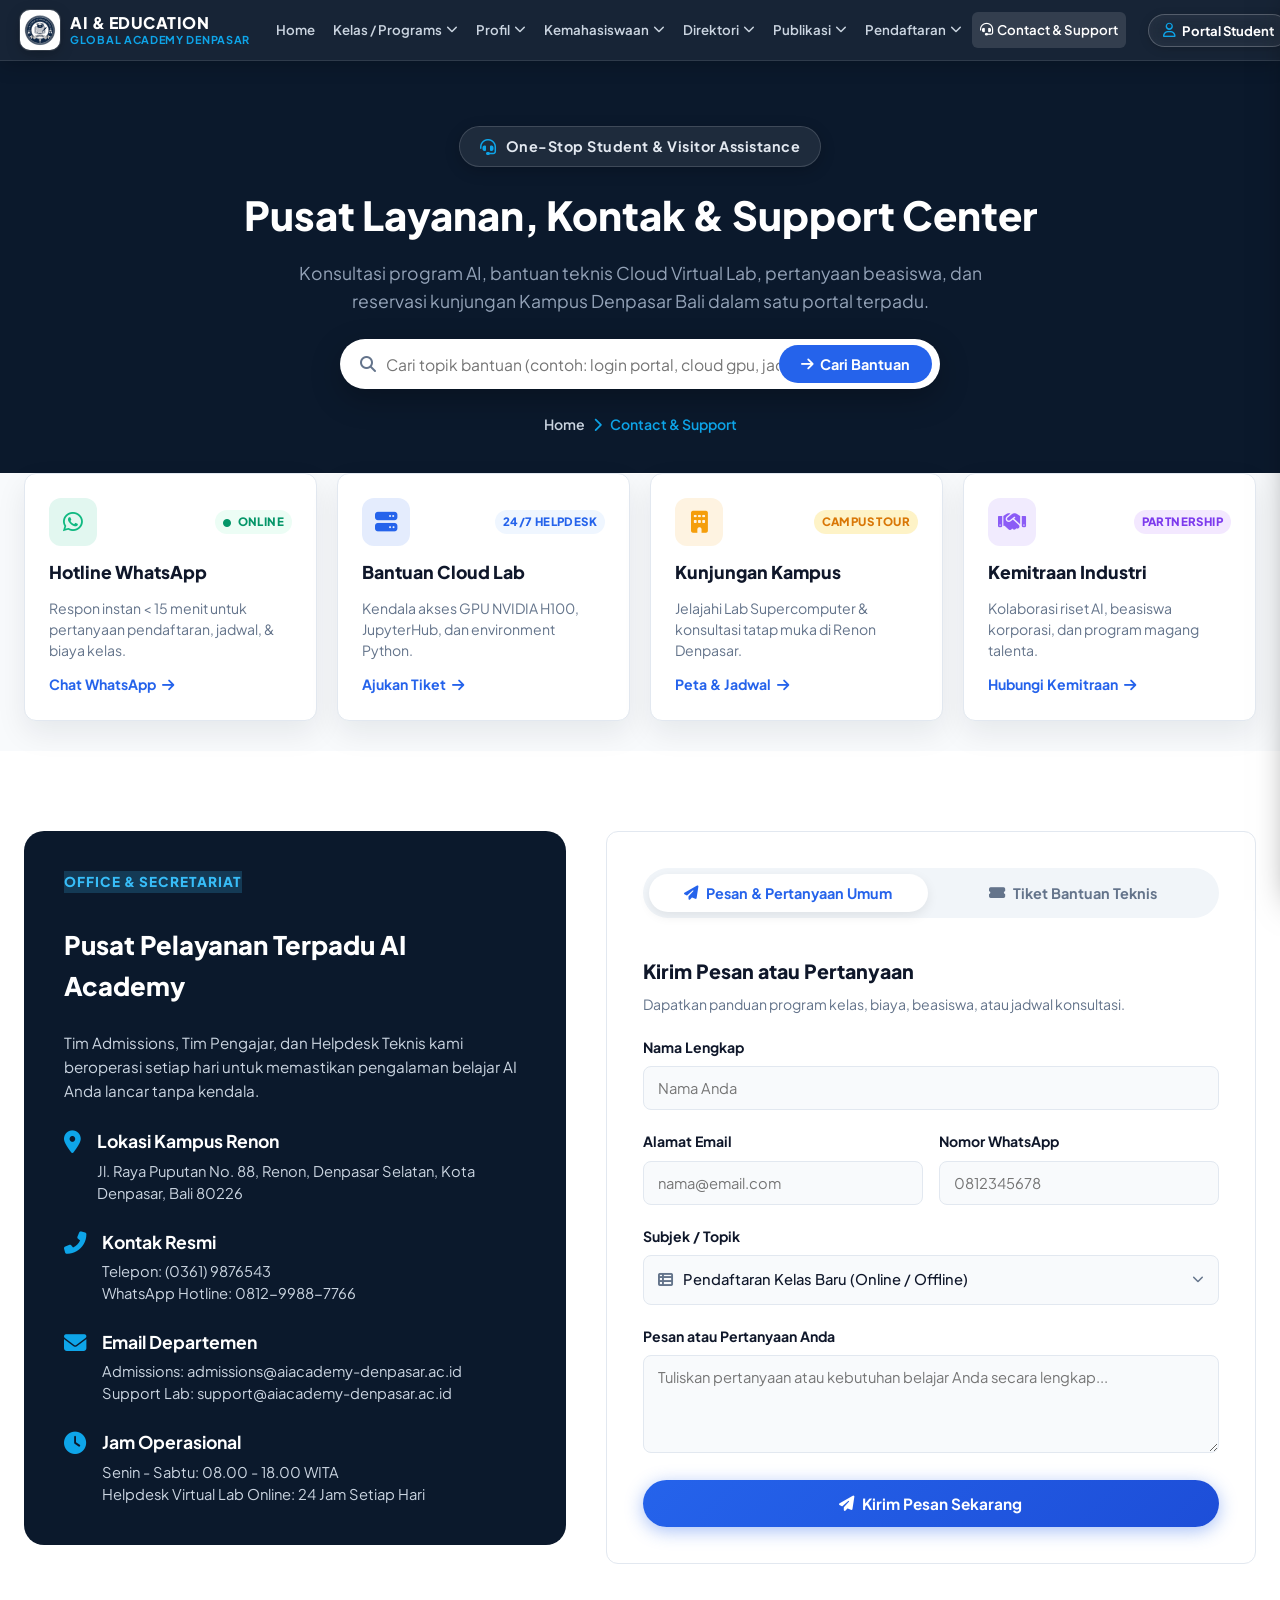
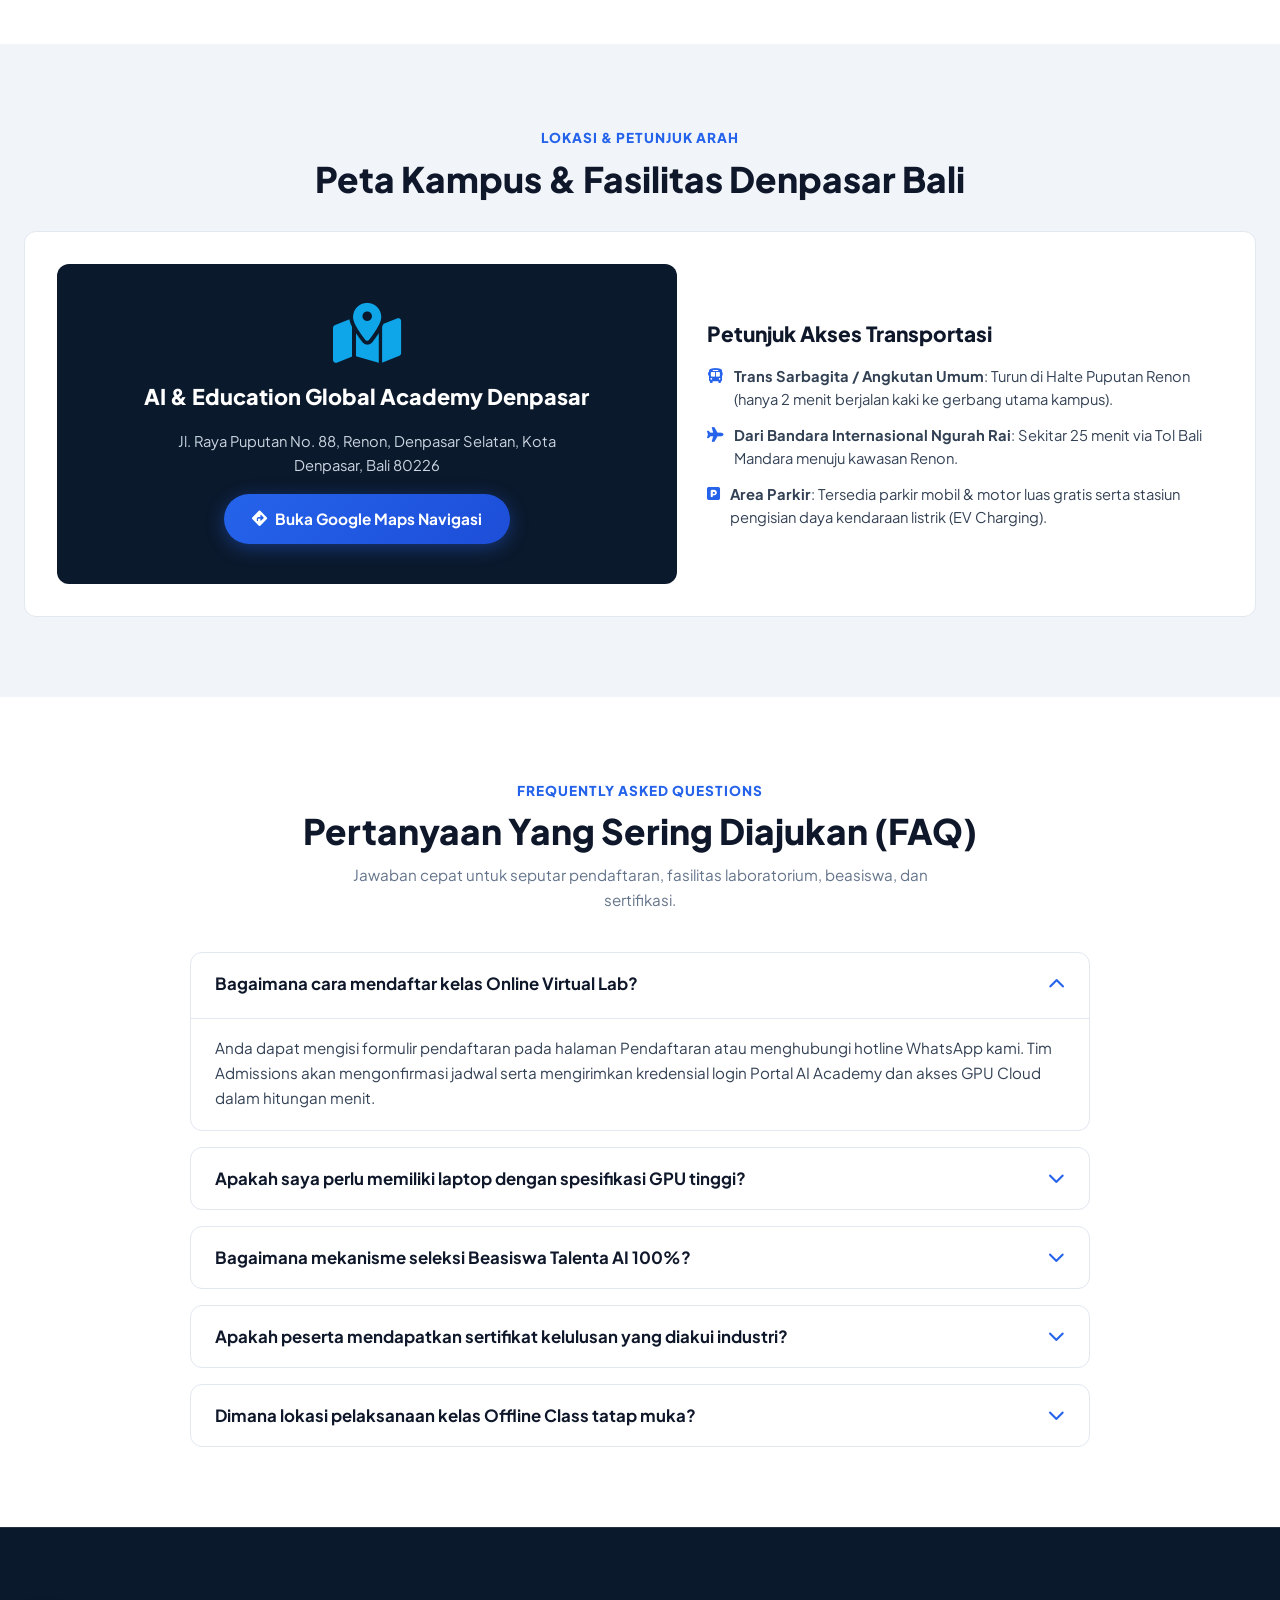
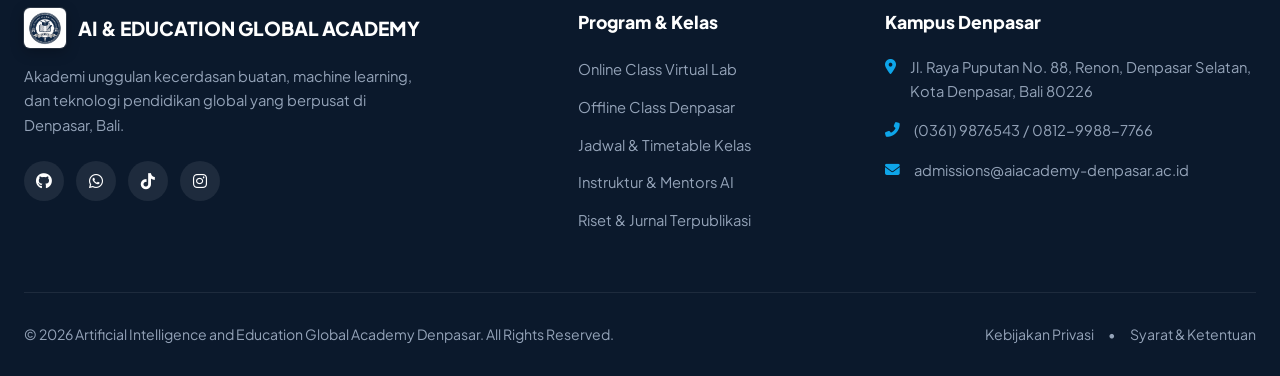
==== commit 365cae00: "Add files via upload" ====
--- a/contact.html
+++ b/contact.html
@@ -50,15 +50,15 @@
                     </li>
 
                     <li class="nav-item dropdown">
-                        <a href="kesiswaan.html" class="nav-link">Kesiswaan <i class="fas fa-chevron-down dropdown-icon"></i></a>
+                        <a href="kemahasiswaan.html" class="nav-link">Kemahasiswaan <i class="fas fa-chevron-down dropdown-icon"></i></a>
                         <ul class="dropdown-menu">
-                            <li><a href="kesiswaan.html#osis"><i class="fas fa-users"></i> OSIS & MPK</a></li>
-                            <li><a href="kesiswaan.html#ekskul"><i class="fas fa-puzzle-piece"></i> Ekstrakurikuler</a></li>
-                            <li><a href="kesiswaan.html#prestasi"><i class="fas fa-trophy"></i> Prestasi Siswa</a></li>
-                            <li><a href="kesiswaan.html#beasiswa"><i class="fas fa-graduation-cap"></i> Beasiswa</a></li>
-                            <li><a href="kesiswaan.html#bk"><i class="fas fa-hands-helping"></i> Bimbingan Konseling</a></li>
-                            <li><a href="kesiswaan.html#tatatertib"><i class="fas fa-clipboard-list"></i> Tata Tertib</a></li>
-                            <li><a href="kesiswaan.html#unitproduksi"><i class="fas fa-store"></i> Unit Produksi</a></li>
+                            <li><a href="kemahasiswaan.html#bem-dpm"><i class="fas fa-landmark"></i> BEM & DPM / MPM</a></li>
+                            <li><a href="kemahasiswaan.html#ekskul"><i class="fas fa-puzzle-piece"></i> Ekstrakurikuler</a></li>
+                            <li><a href="kemahasiswaan.html#prestasi"><i class="fas fa-trophy"></i> Prestasi Siswa</a></li>
+                            <li><a href="kemahasiswaan.html#beasiswa"><i class="fas fa-graduation-cap"></i> Beasiswa</a></li>
+                            <li><a href="kemahasiswaan.html#bk"><i class="fas fa-hands-helping"></i> Bimbingan Konseling</a></li>
+                            <li><a href="kemahasiswaan.html#tatatertib"><i class="fas fa-clipboard-list"></i> Tata Tertib</a></li>
+                            <li><a href="kemahasiswaan.html#unitproduksi"><i class="fas fa-store"></i> Unit Produksi</a></li>
                         </ul>
                     </li>
 
@@ -135,10 +135,19 @@
             <p class="page-hero-subtitle">Konsultasi program AI, bantuan teknis Cloud Virtual Lab, pertanyaan beasiswa, dan reservasi kunjungan Kampus Denpasar Bali dalam satu portal terpadu.</p>
             
             <!-- Quick Live Support Search Widget -->
-            <div class="support-hero-search">
+            <div class="support-hero-search" id="supportSearchWrap">
                 <i class="fas fa-search" style="color: var(--text-muted); margin-right: 10px;"></i>
-                <input type="text" id="supportSearchInput" placeholder="Cari topik bantuan (contoh: login portal, cloud gpu, jadwal kelas, beasiswa)...">
+                <input type="text" id="supportSearchInput" placeholder="Cari topik bantuan (contoh: login portal, cloud gpu, jadwal kelas, beasiswa)..." autocomplete="off">
                 <button id="supportSearchBtn"><i class="fas fa-arrow-right"></i> Cari Bantuan</button>
+
+                <!-- Support Search Autocomplete Dropdown -->
+                <div class="search-autocomplete-dropdown support-search-dropdown" id="supportAutocompleteDropdown">
+                    <div class="autocomplete-header">
+                        <span><i class="fas fa-life-ring"></i> Topik Bantuan & Layanan Cepat</span>
+                        <span class="autocomplete-hint">Pilih topik bantuan</span>
+                    </div>
+                    <div class="autocomplete-list" id="supportAutocompleteList"></div>
+                </div>
             </div>
 
             <div class="breadcrumb-trail" style="margin-top: 24px;">
--- a/style.css
+++ b/style.css
@@ -99,22 +99,22 @@
 }
 
 .navbar-container {
-    max-width: 1400px;
+    max-width: 1440px;
     margin: 0 auto;
-    padding: 12px 24px;
+    padding: 10px 20px;
     display: flex;
     align-items: center;
     justify-content: space-between;
-    gap: 28px;
+    gap: 14px;
 }
 
 .brand-logo {
     display: flex;
     align-items: center;
-    gap: 12px;
+    gap: 10px;
     text-decoration: none;
     flex-shrink: 0;
-    margin-right: 8px;
+    margin-right: 4px;
     transition: transform 0.2s ease;
 }
 
@@ -136,9 +136,9 @@
 }
 
 .brand-logo-img, .logo-img {
-    height: 42px;
-    width: 42px;
-    max-height: 42px;
+    height: 40px;
+    width: 40px;
+    max-height: 40px;
     object-fit: contain;
     border-radius: 10px;
     background: #FFFFFF;
@@ -162,21 +162,21 @@
 }
 
 .brand-title {
-    font-size: 1.05rem;
+    font-size: 1rem;
     font-weight: 800;
     color: #FFFFFF;
-    letter-spacing: 0.6px;
+    letter-spacing: 0.5px;
     line-height: 1.15;
     text-transform: uppercase;
 }
 
 .brand-subtitle {
-    font-size: 0.7rem;
+    font-size: 0.68rem;
     font-weight: 700;
     color: var(--accent-cyan, #38BDF8);
-    letter-spacing: 0.8px;
+    letter-spacing: 0.7px;
     text-transform: uppercase;
-    margin-top: 2px;
+    margin-top: 1px;
 }
 
 /* --- Desktop Nav Links --- */
@@ -189,7 +189,7 @@
 .nav-list {
     display: flex;
     align-items: center;
-    gap: 3px;
+    gap: 2px;
 }
 
 .nav-item {
@@ -199,12 +199,12 @@
 .nav-link {
     display: flex;
     align-items: center;
-    gap: 5px;
-    padding: 8px 10px;
-    font-size: 0.86rem;
+    gap: 4px;
+    padding: 7px 8px;
+    font-size: 0.83rem;
     font-weight: 600;
     color: #CBD5E1;
-    border-radius: 8px;
+    border-radius: 6px;
     white-space: nowrap;
     transition: var(--transition);
 }
@@ -296,38 +296,39 @@
 .nav-actions {
     display: flex;
     align-items: center;
-    gap: 12px;
+    gap: 8px;
     flex-shrink: 0;
-    margin-left: 20px;
+    margin-left: 8px;
 }
 
 .btn {
     display: inline-flex;
     align-items: center;
     justify-content: center;
-    gap: 8px;
-    padding: 9px 20px;
-    font-size: 0.88rem;
+    gap: 6px;
+    padding: 8px 16px;
+    font-size: 0.84rem;
     font-weight: 700;
     border-radius: var(--radius-pill);
     cursor: pointer;
     transition: var(--transition);
     text-decoration: none;
+    white-space: nowrap;
 }
 
 .btn-login {
     background: rgba(255, 255, 255, 0.08);
     color: #FFFFFF;
     border: 1px solid rgba(255, 255, 255, 0.22);
-    padding: 8px 18px;
-    font-size: 0.86rem;
+    padding: 7px 14px;
+    font-size: 0.82rem;
     backdrop-filter: blur(8px);
     box-shadow: 0 2px 10px rgba(0, 0, 0, 0.2);
 }
 
 .btn-login i {
     color: var(--accent-cyan, #38BDF8);
-    font-size: 0.95rem;
+    font-size: 0.9rem;
     transition: transform 0.25s ease;
 }
 
@@ -346,8 +347,8 @@
 .btn-contact, .btn-register-nav {
     background: linear-gradient(135deg, #2563EB 0%, #0EA5E9 100%);
     color: #FFFFFF;
-    padding: 8px 20px;
-    font-size: 0.86rem;
+    padding: 7px 15px;
+    font-size: 0.82rem;
     font-weight: 700;
     border: 1px solid rgba(255, 255, 255, 0.2);
     box-shadow: 0 4px 16px rgba(37, 99, 235, 0.4), inset 0 1px 0 rgba(255, 255, 255, 0.25);
@@ -933,6 +934,241 @@
     color: #FFFFFF;
     transform: translateY(-1px);
     box-shadow: 0 2px 10px rgba(14, 165, 233, 0.3);
+}
+
+/* ==========================================
+   SEARCH AUTOCOMPLETE & AVAILABLE TOPICS DROPDOWN
+   ========================================== */
+.search-input-wrap {
+    position: relative;
+}
+
+.search-autocomplete-dropdown {
+    position: absolute;
+    top: calc(100% + 14px);
+    left: -10px;
+    width: 620px;
+    max-width: calc(100vw - 40px);
+    background: #0B132B;
+    background: linear-gradient(180deg, #0F172A 0%, #0B1120 100%);
+    border: 1px solid rgba(56, 189, 248, 0.35);
+    border-radius: var(--radius-md);
+    box-shadow: 0 24px 60px rgba(0, 0, 0, 0.6), 0 0 35px rgba(14, 165, 233, 0.2), inset 0 1px 0 rgba(255, 255, 255, 0.1);
+    backdrop-filter: blur(20px);
+    -webkit-backdrop-filter: blur(20px);
+    z-index: 1050;
+    padding: 10px;
+    opacity: 0;
+    visibility: hidden;
+    transform: translateY(-8px) scale(0.98);
+    transition: all 0.25s cubic-bezier(0.16, 1, 0.3, 1);
+    pointer-events: none;
+}
+
+.search-autocomplete-dropdown.show {
+    opacity: 1;
+    visibility: visible;
+    transform: translateY(0) scale(1);
+    pointer-events: auto;
+}
+
+.support-search-dropdown {
+    top: calc(100% + 14px);
+    left: 0;
+    width: 100%;
+}
+
+.autocomplete-header {
+    display: flex;
+    justify-content: space-between;
+    align-items: center;
+    padding: 8px 12px 10px 12px;
+    border-bottom: 1px solid rgba(255, 255, 255, 0.08);
+    font-size: 0.76rem;
+    font-weight: 800;
+    text-transform: uppercase;
+    color: #38BDF8;
+    letter-spacing: 0.6px;
+}
+
+.autocomplete-hint {
+    font-size: 0.72rem;
+    color: #64748B;
+    font-weight: 500;
+    text-transform: none;
+    letter-spacing: 0;
+}
+
+.autocomplete-list {
+    display: flex;
+    flex-direction: column;
+    gap: 4px;
+    max-height: 330px;
+    overflow-y: auto;
+    padding: 8px 4px 4px 4px;
+    scrollbar-width: thin;
+    scrollbar-color: rgba(56, 189, 248, 0.3) transparent;
+}
+
+.autocomplete-list::-webkit-scrollbar {
+    width: 6px;
+}
+
+.autocomplete-list::-webkit-scrollbar-thumb {
+    background: rgba(56, 189, 248, 0.25);
+    border-radius: 4px;
+}
+
+.autocomplete-item {
+    display: flex;
+    align-items: center;
+    gap: 12px;
+    padding: 10px 12px;
+    border-radius: var(--radius-sm);
+    text-decoration: none;
+    color: #FFFFFF;
+    background: rgba(255, 255, 255, 0.02);
+    border: 1px solid transparent;
+    transition: all 0.2s cubic-bezier(0.16, 1, 0.3, 1);
+    cursor: pointer;
+}
+
+.autocomplete-item:hover,
+.autocomplete-item.active {
+    background: rgba(37, 99, 235, 0.16);
+    border-color: rgba(56, 189, 248, 0.4);
+    transform: translateX(3px);
+    box-shadow: 0 4px 16px rgba(0, 0, 0, 0.25);
+}
+
+.autocomplete-icon-box {
+    width: 36px;
+    height: 36px;
+    border-radius: 8px;
+    display: flex;
+    align-items: center;
+    justify-content: center;
+    font-size: 1.05rem;
+    flex-shrink: 0;
+    transition: transform 0.2s ease;
+}
+
+.autocomplete-item:hover .autocomplete-icon-box {
+    transform: scale(1.1);
+}
+
+.autocomplete-icon-cyan {
+    background: rgba(56, 189, 248, 0.15);
+    color: #38BDF8;
+}
+
+.autocomplete-icon-blue {
+    background: rgba(37, 99, 235, 0.18);
+    color: #60A5FA;
+}
+
+.autocomplete-icon-purple {
+    background: rgba(168, 85, 247, 0.18);
+    color: #C084FC;
+}
+
+.autocomplete-icon-green {
+    background: rgba(10, 185, 129, 0.18);
+    color: #34D399;
+}
+
+.autocomplete-icon-orange {
+    background: rgba(249, 115, 22, 0.18);
+    color: #FB923C;
+}
+
+.autocomplete-text-wrap {
+    flex: 1;
+    min-width: 0;
+}
+
+.autocomplete-title-row {
+    display: flex;
+    align-items: center;
+    justify-content: space-between;
+    gap: 8px;
+    margin-bottom: 2px;
+}
+
+.autocomplete-title {
+    font-size: 0.88rem;
+    font-weight: 700;
+    color: #FFFFFF;
+    white-space: nowrap;
+    overflow: hidden;
+    text-overflow: ellipsis;
+}
+
+.autocomplete-tag {
+    font-size: 0.68rem;
+    font-weight: 700;
+    padding: 2px 7px;
+    border-radius: 10px;
+    background: rgba(255, 255, 255, 0.08);
+    color: #94A3B8;
+    white-space: nowrap;
+    flex-shrink: 0;
+}
+
+.autocomplete-desc {
+    font-size: 0.76rem;
+    color: #94A3B8;
+    line-height: 1.35;
+    white-space: nowrap;
+    overflow: hidden;
+    text-overflow: ellipsis;
+}
+
+.autocomplete-item:hover .autocomplete-desc {
+    color: #CBD5E1;
+}
+
+.autocomplete-arrow {
+    color: #64748B;
+    font-size: 0.8rem;
+    opacity: 0;
+    transform: translateX(-4px);
+    transition: all 0.2s ease;
+    flex-shrink: 0;
+}
+
+.autocomplete-item:hover .autocomplete-arrow {
+    opacity: 1;
+    transform: translateX(0);
+    color: #38BDF8;
+}
+
+.autocomplete-no-result {
+    padding: 20px 14px;
+    text-align: center;
+    color: #94A3B8;
+    font-size: 0.86rem;
+}
+
+.autocomplete-no-result i {
+    font-size: 1.6rem;
+    color: #64748B;
+    margin-bottom: 8px;
+    display: block;
+}
+
+.autocomplete-highlight {
+    color: #38BDF8;
+    font-weight: 800;
+    text-decoration: underline;
+}
+
+@media (max-width: 768px) {
+    .search-autocomplete-dropdown {
+        left: 0;
+        width: 100%;
+        max-width: 100%;
+    }
 }
 
 /* Stats Counter Row */
@@ -4706,149 +4942,278 @@
     box-shadow: 0 4px 12px rgba(37, 99, 235, 0.25);
 }
 
-/* OSIS Banner Card */
-.osis-banner-card {
+/* ==========================================
+   BEM & DPM / MPM DUAL INSTITUTIONS STYLES
+   ========================================== */
+.org-institutions-grid {
+    display: grid;
+    grid-template-columns: repeat(2, 1fr);
+    gap: 28px;
+}
+
+.org-institution-card {
     background: #0F172A;
+    border-radius: var(--radius-lg);
+    padding: 32px 28px;
+    color: #FFFFFF;
+    display: flex;
+    flex-direction: column;
+    position: relative;
+    box-shadow: 0 16px 40px rgba(0, 0, 0, 0.22);
+    transition: var(--transition);
+}
+
+.org-institution-card.bem-card {
+    border: 1.5px solid rgba(56, 189, 248, 0.35);
+    background: linear-gradient(180deg, #0F172A 0%, #0c162d 100%);
+}
+
+.org-institution-card.dpm-card {
+    border: 1.5px solid rgba(168, 85, 247, 0.35);
+    background: linear-gradient(180deg, #0F172A 0%, #170f2d 100%);
+}
+
+.org-institution-card:hover {
+    transform: translateY(-4px);
+}
+
+.org-institution-card.bem-card:hover {
+    box-shadow: 0 20px 45px rgba(14, 165, 233, 0.2);
+    border-color: #38BDF8;
+}
+
+.org-institution-card.dpm-card:hover {
+    box-shadow: 0 20px 45px rgba(168, 85, 247, 0.2);
+    border-color: #C084FC;
+}
+
+.org-card-topbar {
+    display: flex;
+    justify-content: space-between;
+    align-items: center;
+    margin-bottom: 20px;
+    flex-wrap: wrap;
+    gap: 10px;
+}
+
+.org-badge {
+    display: inline-flex;
+    align-items: center;
+    gap: 6px;
+    padding: 5px 12px;
+    border-radius: var(--radius-pill);
+    font-size: 0.76rem;
+    font-weight: 800;
+    text-transform: uppercase;
+}
+
+.badge-bem {
+    background: rgba(14, 165, 233, 0.15);
+    color: #38BDF8;
+    border: 1px solid rgba(56, 189, 248, 0.4);
+}
+
+.badge-dpm {
+    background: rgba(168, 85, 247, 0.15);
+    color: #C084FC;
+    border: 1px solid rgba(168, 85, 247, 0.4);
+}
+
+.org-period {
+    font-size: 0.78rem;
+    color: #94A3B8;
+    font-weight: 600;
+}
+
+.org-header-content {
+    display: flex;
+    align-items: flex-start;
+    gap: 16px;
+    margin-bottom: 24px;
+}
+
+.org-icon-large {
+    width: 52px;
+    height: 52px;
+    border-radius: var(--radius-sm);
+    display: flex;
+    align-items: center;
+    justify-content: center;
+    font-size: 1.4rem;
+    flex-shrink: 0;
+}
+
+.bem-card .org-icon-large {
+    background: rgba(14, 165, 233, 0.15);
+    color: #38BDF8;
     border: 1px solid rgba(56, 189, 248, 0.3);
-    border-radius: var(--radius-lg);
-    box-shadow: 0 16px 40px rgba(0, 0, 0, 0.25);
-    display: grid;
-    grid-template-columns: 1.3fr 1fr;
-    gap: 32px;
-    padding: 36px;
-    color: #FFFFFF;
-}
-
-.osis-badge {
-    display: inline-flex;
+}
+
+.dpm-card .org-icon-large {
+    background: rgba(168, 85, 247, 0.15);
+    color: #C084FC;
+    border: 1px solid rgba(168, 85, 247, 0.3);
+}
+
+.org-title {
+    font-size: 1.25rem;
+    font-weight: 800;
+    color: #FFFFFF;
+    margin: 0 0 6px 0;
+    line-height: 1.3;
+}
+
+.org-role-desc {
+    font-size: 0.84rem;
+    color: #94A3B8;
+    line-height: 1.5;
+    margin: 0;
+}
+
+.org-pillars-box {
+    background: rgba(255, 255, 255, 0.03);
+    border: 1px solid rgba(255, 255, 255, 0.07);
+    border-radius: var(--radius-md);
+    padding: 18px 20px;
+    margin-bottom: 24px;
+}
+
+.pillars-title {
+    font-size: 0.88rem;
+    font-weight: 800;
+    color: #F8FAFC;
+    margin: 0 0 14px 0;
+    display: flex;
     align-items: center;
     gap: 8px;
-    background: rgba(245, 158, 11, 0.15);
-    color: #FBBF24;
-    border: 1px solid rgba(245, 158, 11, 0.35);
-    padding: 6px 14px;
-    border-radius: var(--radius-pill);
-    font-size: 0.8rem;
-    font-weight: 800;
-    margin-bottom: 14px;
-}
-
-.osis-title {
-    font-size: 1.6rem;
-    font-weight: 800;
-    color: #FFFFFF;
-    line-height: 1.3;
-    margin-bottom: 14px;
-}
-
-.osis-desc {
-    color: #94A3B8;
-    font-size: 0.92rem;
-    line-height: 1.6;
-    margin-bottom: 24px;
-}
-
-.osis-highlights-grid {
+}
+
+.bem-card .pillars-title i { color: #38BDF8; }
+.dpm-card .pillars-title i { color: #C084FC; }
+
+.org-proker-grid {
     display: flex;
     flex-direction: column;
-    gap: 16px;
-}
-
-.osis-highlight-item {
+    gap: 12px;
+}
+
+.proker-item {
     display: flex;
     align-items: flex-start;
-    gap: 14px;
-    background: rgba(255, 255, 255, 0.04);
-    border: 1px solid rgba(255, 255, 255, 0.08);
-    padding: 14px 18px;
-    border-radius: var(--radius-md);
-}
-
-.osis-highlight-item i {
+    gap: 12px;
+    background: rgba(255, 255, 255, 0.03);
+    border: 1px solid rgba(255, 255, 255, 0.05);
+    padding: 10px 14px;
+    border-radius: var(--radius-sm);
+}
+
+.bem-card .proker-item i {
     color: #38BDF8;
-    font-size: 1.3rem;
+    font-size: 1rem;
     margin-top: 2px;
 }
 
-.osis-highlight-item h4 {
-    font-size: 0.95rem;
-    font-weight: 700;
-    color: #FFFFFF;
-    margin-bottom: 4px;
-}
-
-.osis-highlight-item p {
-    font-size: 0.82rem;
+.dpm-card .proker-item i {
+    color: #C084FC;
+    font-size: 1rem;
+    margin-top: 2px;
+}
+
+.proker-item h5 {
+    font-size: 0.88rem;
+    font-weight: 700;
+    color: #FFFFFF;
+    margin: 0 0 2px 0;
+}
+
+.proker-item p {
+    font-size: 0.78rem;
     color: #94A3B8;
     line-height: 1.4;
     margin: 0;
 }
 
-.osis-structure-col {
-    background: rgba(255, 255, 255, 0.03);
-    border: 1px solid rgba(255, 255, 255, 0.08);
-    border-radius: var(--radius-md);
-    padding: 24px;
-}
-
-.structure-card-header h4 {
-    font-size: 1.1rem;
+.org-leadership-panel {
+    border-top: 1px solid rgba(255, 255, 255, 0.08);
+    padding-top: 18px;
+    margin-top: auto;
+}
+
+.leadership-title {
+    font-size: 0.88rem;
     font-weight: 800;
-    color: #38BDF8;
-    margin-bottom: 18px;
+    color: #F8FAFC;
+    margin: 0 0 12px 0;
     display: flex;
     align-items: center;
     gap: 8px;
 }
 
-.structure-list {
-    display: flex;
-    flex-direction: column;
-    gap: 14px;
-}
-
-.structure-item {
-    display: flex;
-    align-items: center;
-    gap: 14px;
-    padding: 12px 14px;
+.bem-card .leadership-title i { color: #38BDF8; }
+.dpm-card .leadership-title i { color: #C084FC; }
+
+.leadership-members-grid {
+    display: grid;
+    grid-template-columns: repeat(2, 1fr);
+    gap: 10px;
+}
+
+.leader-chip {
+    display: flex;
+    align-items: center;
+    gap: 10px;
     background: rgba(255, 255, 255, 0.04);
+    border: 1px solid rgba(255, 255, 255, 0.06);
+    padding: 10px 12px;
     border-radius: var(--radius-sm);
-    border: 1px solid rgba(255, 255, 255, 0.05);
-}
-
-.structure-avatar {
-    width: 42px;
-    height: 42px;
+}
+
+.leader-avatar {
+    width: 36px;
+    height: 36px;
     border-radius: 50%;
-    background: linear-gradient(135deg, var(--primary-blue), #60A5FA);
+    background: linear-gradient(135deg, #0284C7, #38BDF8);
     display: flex;
     align-items: center;
     justify-content: center;
     color: #FFFFFF;
-    font-size: 1.1rem;
+    font-size: 0.95rem;
     flex-shrink: 0;
 }
 
-.structure-role {
-    font-size: 0.75rem;
+.leader-avatar.avatar-purple {
+    background: linear-gradient(135deg, #7E22CE, #C084FC);
+}
+
+.leader-role {
+    font-size: 0.68rem;
     font-weight: 800;
     text-transform: uppercase;
-    color: #38BDF8;
+    color: #94A3B8;
     display: block;
-    margin-bottom: 2px;
-}
-
-.structure-info h5 {
-    font-size: 0.92rem;
-    font-weight: 700;
-    color: #FFFFFF;
-    margin-bottom: 2px;
-}
-
-.structure-prog {
-    font-size: 0.75rem;
-    color: #94A3B8;
+    line-height: 1.2;
+}
+
+.leader-name {
+    font-size: 0.84rem;
+    color: #FFFFFF;
+    display: block;
+    line-height: 1.25;
+}
+
+.leader-dept {
+    font-size: 0.7rem;
+    color: #64748B;
+    display: block;
+}
+
+@media (max-width: 992px) {
+    .org-institutions-grid {
+        grid-template-columns: 1fr;
+    }
+    .leadership-members-grid {
+        grid-template-columns: 1fr;
+    }
 }
 
 /* Ekskul Grid */
@@ -5370,4 +5735,249 @@
     .bk-wrapper-card {
         grid-template-columns: 1fr;
     }
+}
+
+/* ==========================================
+   TATA TERTIB & RULES ACCORDION STYLES
+   ========================================== */
+.rules-accordion-container {
+    display: flex;
+    flex-direction: column;
+    gap: 18px;
+    max-width: 980px;
+    margin: 0 auto;
+}
+
+.rules-card {
+    background: #FFFFFF;
+    border: 1.5px solid var(--border-color);
+    border-radius: var(--radius-md);
+    box-shadow: 0 4px 15px rgba(0, 0, 0, 0.03);
+    transition: all 0.3s cubic-bezier(0.16, 1, 0.3, 1);
+    overflow: hidden;
+}
+
+.rules-card:hover {
+    border-color: #93C5FD;
+    box-shadow: 0 8px 24px rgba(37, 99, 235, 0.08);
+}
+
+.rules-card.active {
+    border-color: var(--primary-blue);
+    box-shadow: 0 12px 32px rgba(37, 99, 235, 0.12);
+}
+
+.rules-card-header {
+    display: flex;
+    justify-content: space-between;
+    align-items: center;
+    padding: 22px 24px;
+    cursor: pointer;
+    user-select: none;
+    background: #FAFAFA;
+    transition: background 0.25s ease;
+    gap: 16px;
+}
+
+.rules-card.active .rules-card-header {
+    background: #FFFFFF;
+    border-bottom: 1px solid rgba(0, 0, 0, 0.06);
+}
+
+.rules-title-wrap {
+    display: flex;
+    align-items: center;
+    gap: 18px;
+    flex: 1;
+}
+
+.rules-icon-box {
+    width: 50px;
+    height: 50px;
+    border-radius: var(--radius-sm);
+    display: flex;
+    align-items: center;
+    justify-content: center;
+    font-size: 1.35rem;
+    flex-shrink: 0;
+}
+
+.rules-icon-box.icon-cyan {
+    background: rgba(14, 165, 233, 0.12);
+    color: #0284C7;
+    border: 1px solid rgba(14, 165, 233, 0.3);
+}
+
+.rules-icon-box.icon-purple {
+    background: rgba(147, 51, 234, 0.12);
+    color: #7E22CE;
+    border: 1px solid rgba(147, 51, 234, 0.3);
+}
+
+.rules-icon-box.icon-blue {
+    background: rgba(37, 99, 235, 0.12);
+    color: #2563EB;
+    border: 1px solid rgba(37, 99, 235, 0.3);
+}
+
+.rules-icon-box.icon-green {
+    background: rgba(16, 185, 129, 0.12);
+    color: #059669;
+    border: 1px solid rgba(16, 185, 129, 0.3);
+}
+
+.rules-title-text {
+    flex: 1;
+}
+
+.rules-tag-badge {
+    font-size: 0.72rem;
+    font-weight: 800;
+    text-transform: uppercase;
+    color: var(--primary-blue);
+    letter-spacing: 0.5px;
+    margin-bottom: 4px;
+    display: block;
+}
+
+.rules-title {
+    font-size: 1.15rem;
+    font-weight: 800;
+    color: var(--text-dark);
+    margin: 0 0 4px 0;
+    line-height: 1.35;
+}
+
+.rules-subtitle {
+    font-size: 0.85rem;
+    color: var(--text-muted);
+    margin: 0;
+    line-height: 1.45;
+}
+
+.rules-toggle-btn {
+    width: 38px;
+    height: 38px;
+    border-radius: 50%;
+    background: #FFFFFF;
+    border: 1px solid var(--border-color);
+    display: flex;
+    align-items: center;
+    justify-content: center;
+    color: var(--text-muted);
+    cursor: pointer;
+    flex-shrink: 0;
+    transition: all 0.3s cubic-bezier(0.16, 1, 0.3, 1);
+    font-size: 0.9rem;
+}
+
+.rules-card.active .rules-toggle-btn {
+    background: var(--primary-blue);
+    color: #FFFFFF;
+    border-color: var(--primary-blue);
+    transform: rotate(180deg);
+}
+
+.rules-card-body {
+    display: none;
+    padding: 24px 26px 28px 26px;
+    background: #FFFFFF;
+}
+
+.rules-card.active .rules-card-body {
+    display: block;
+    animation: fadeIn 0.3s ease;
+}
+
+.rules-intro-box {
+    display: flex;
+    align-items: flex-start;
+    gap: 12px;
+    background: var(--bg-light);
+    border-left: 3.5px solid var(--primary-blue);
+    padding: 14px 18px;
+    border-radius: 6px;
+    margin-bottom: 20px;
+    font-size: 0.88rem;
+    color: var(--text-dark);
+    line-height: 1.5;
+}
+
+.rules-intro-box i {
+    color: var(--primary-blue);
+    font-size: 1rem;
+    margin-top: 2px;
+    flex-shrink: 0;
+}
+
+.rules-list {
+    list-style: none;
+    padding: 0;
+    margin: 0;
+    display: flex;
+    flex-direction: column;
+    gap: 14px;
+}
+
+.rule-item {
+    display: flex;
+    align-items: flex-start;
+    gap: 14px;
+    padding: 14px 18px;
+    border-radius: var(--radius-sm);
+    border: 1px solid var(--border-color);
+    background: #FFFFFF;
+    font-size: 0.88rem;
+    line-height: 1.55;
+    transition: var(--transition);
+}
+
+.rule-item.rule-allowed {
+    background: rgba(16, 185, 129, 0.03);
+    border-color: rgba(16, 185, 129, 0.25);
+}
+
+.rule-item.rule-allowed .rule-status-icon {
+    color: #10B981;
+    font-size: 1.2rem;
+    margin-top: 2px;
+    flex-shrink: 0;
+}
+
+.rule-item.rule-forbidden {
+    background: rgba(239, 68, 68, 0.04);
+    border-color: rgba(239, 68, 68, 0.3);
+}
+
+.rule-item.rule-forbidden .rule-status-icon {
+    color: #EF4444;
+    font-size: 1.2rem;
+    margin-top: 2px;
+    flex-shrink: 0;
+}
+
+.rule-item strong {
+    display: block;
+    color: var(--text-dark);
+    margin-bottom: 2px;
+    font-weight: 700;
+}
+
+.rule-item span {
+    color: #475569;
+}
+
+@media (max-width: 768px) {
+    .rules-card-header {
+        padding: 18px 16px;
+    }
+    .rules-title-wrap {
+        gap: 12px;
+    }
+    .rules-title {
+        font-size: 1rem;
+    }
+    .rules-card-body {
+        padding: 18px 16px;
+    }
 }
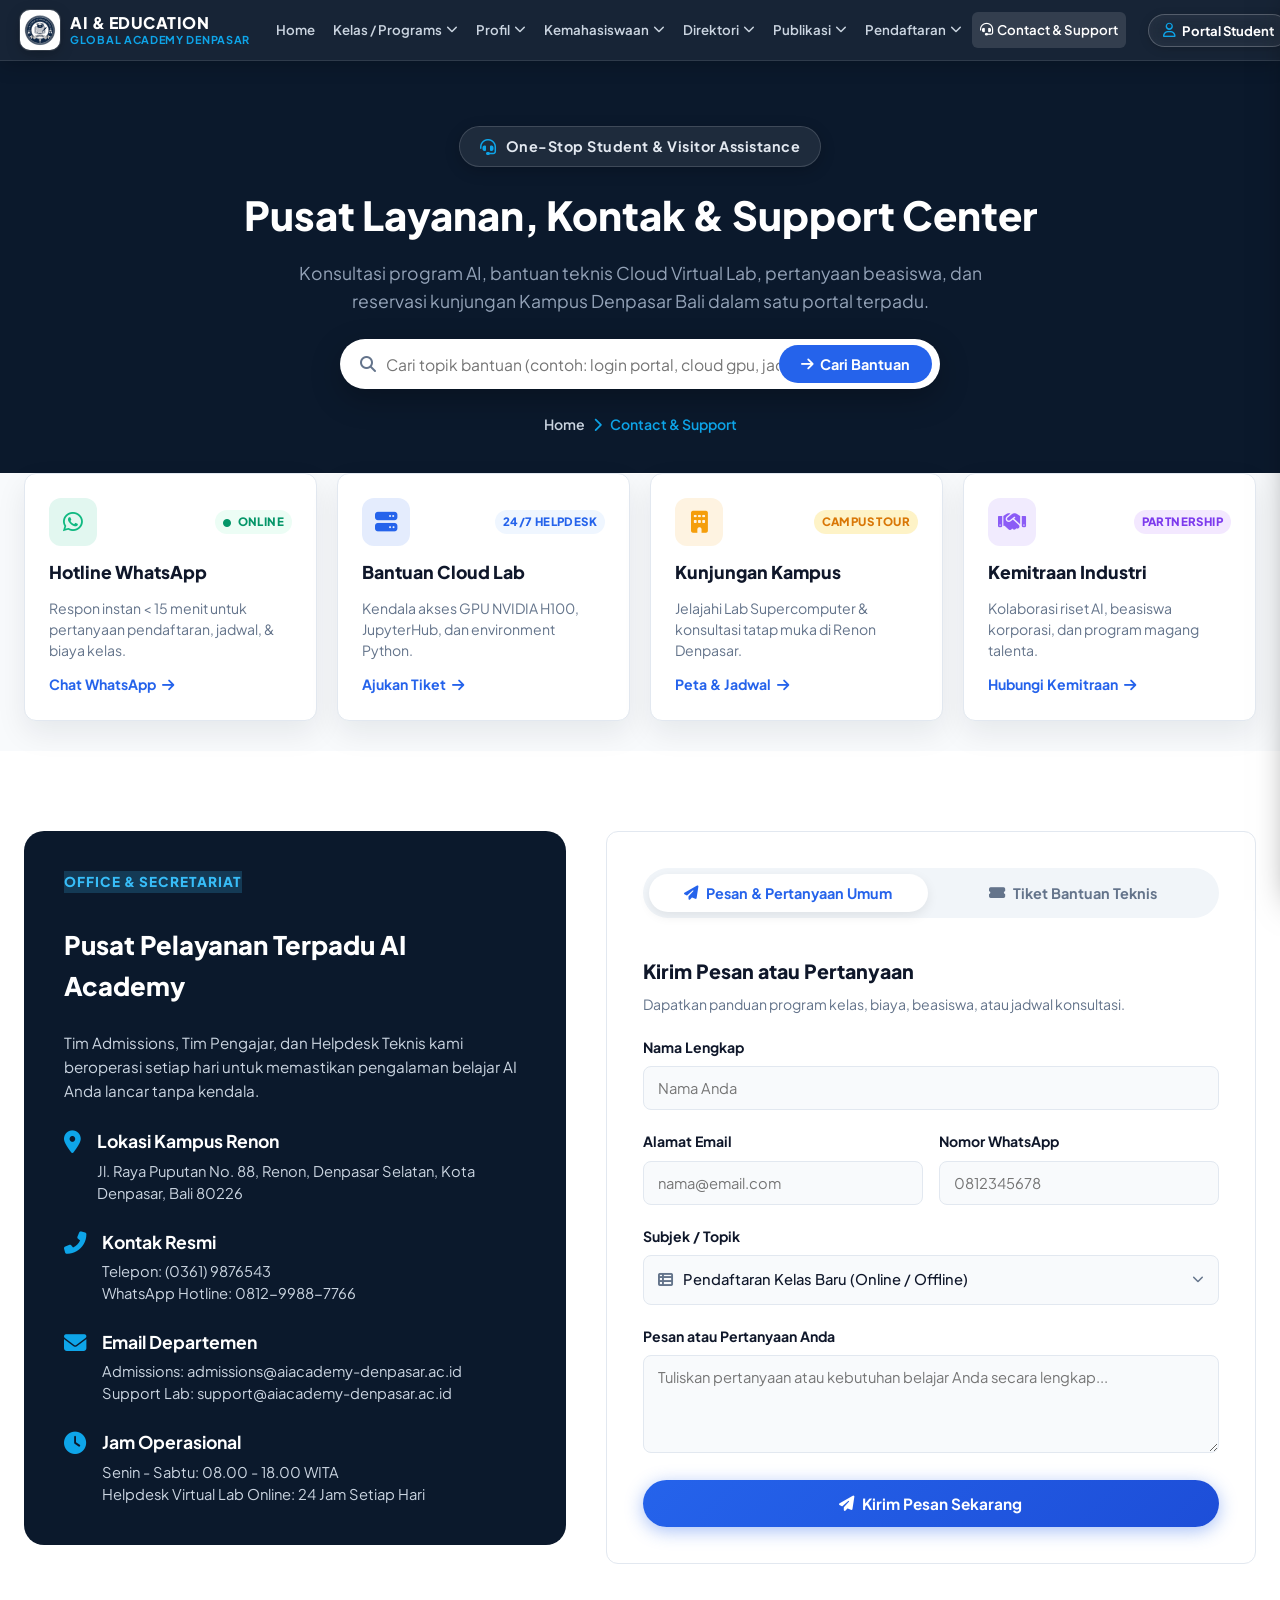
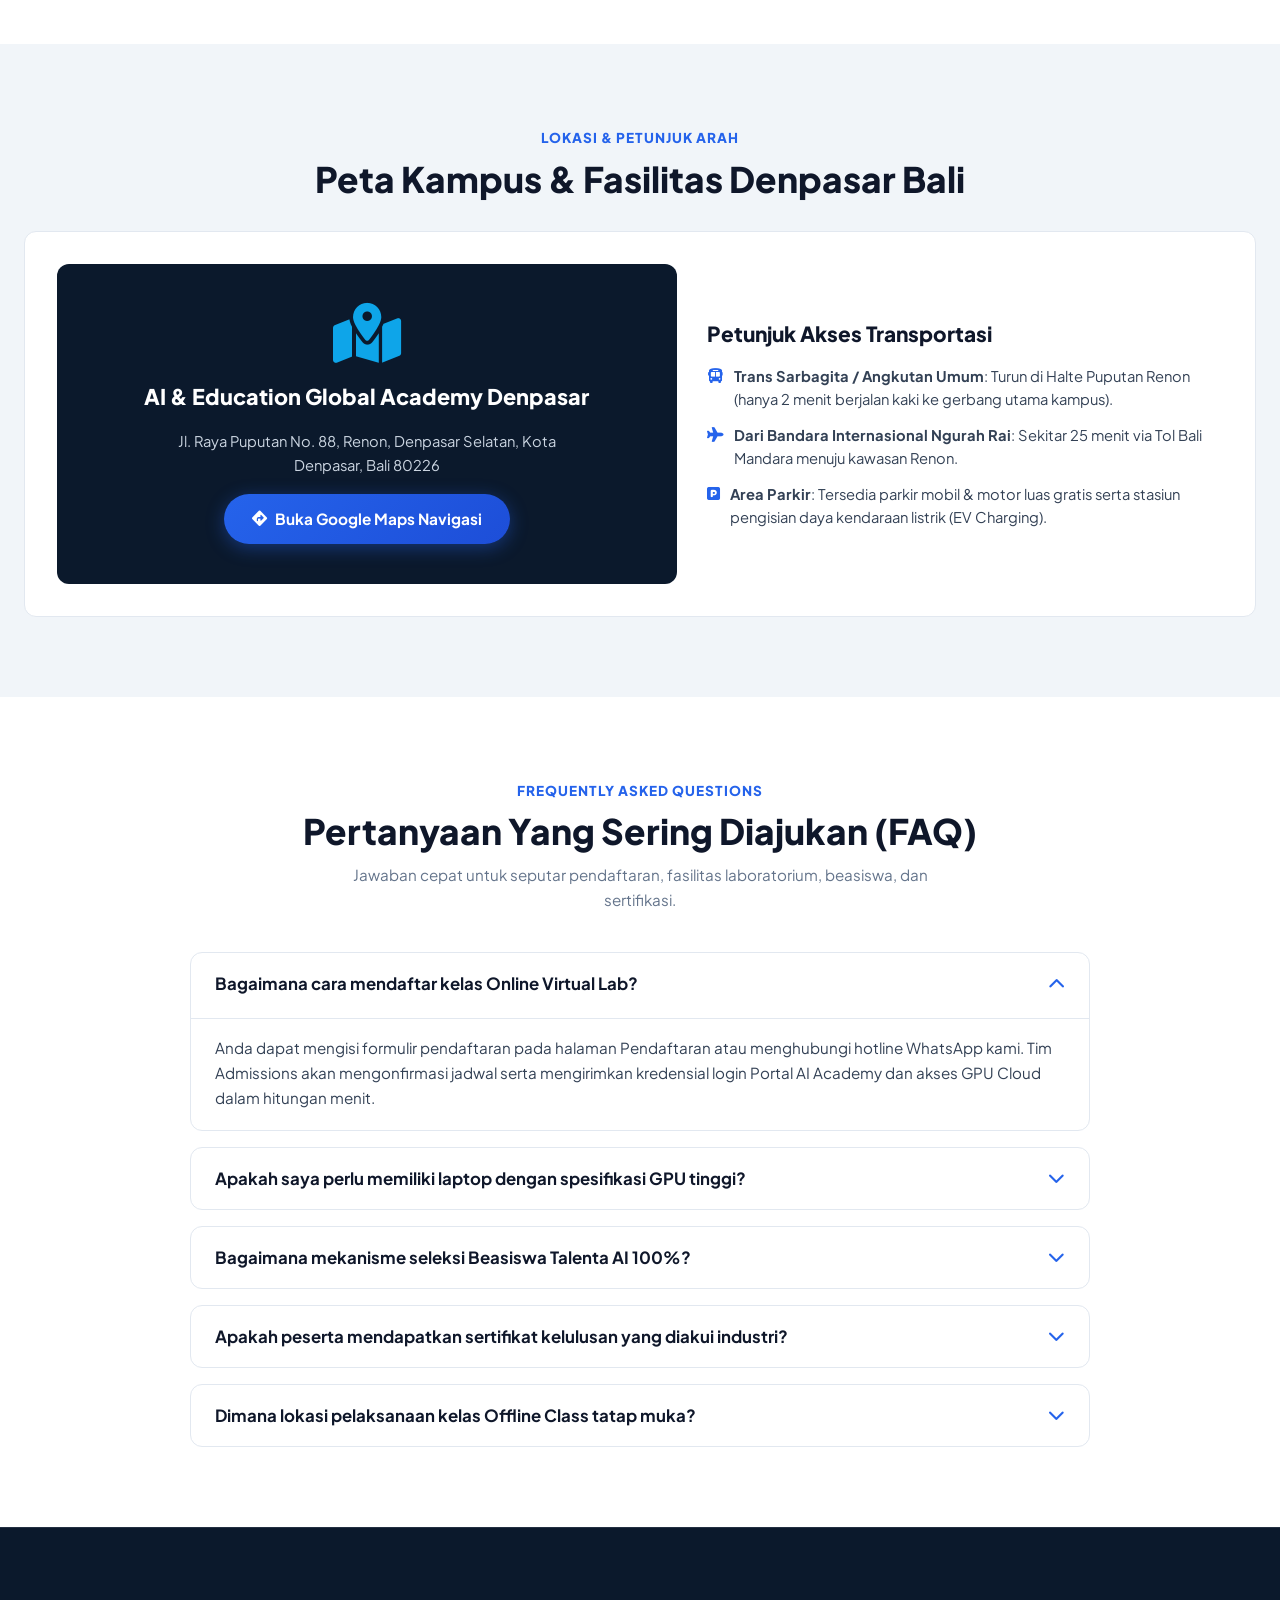
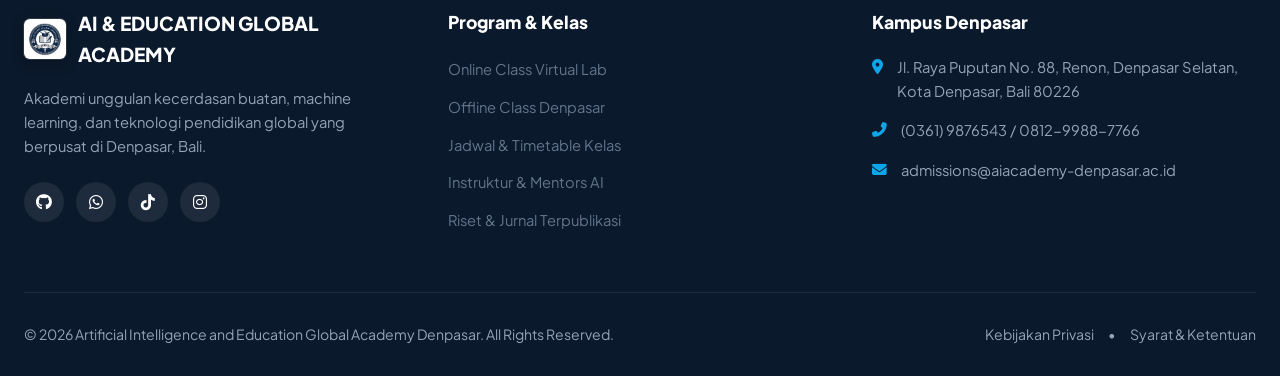
==== commit 4c526d4f: "Add files via upload" ====
--- a/contact.html
+++ b/contact.html
@@ -53,7 +53,7 @@
                         <a href="kemahasiswaan.html" class="nav-link">Kemahasiswaan <i class="fas fa-chevron-down dropdown-icon"></i></a>
                         <ul class="dropdown-menu">
                             <li><a href="kemahasiswaan.html#bem-dpm"><i class="fas fa-landmark"></i> BEM & DPM / MPM</a></li>
-                            <li><a href="kemahasiswaan.html#ekskul"><i class="fas fa-puzzle-piece"></i> Ekstrakurikuler</a></li>
+                            <li><a href="kemahasiswaan.html#ukm"><i class="fas fa-users"></i> UKM (Unit Kegiatan Mahasiswa)</a></li>
                             <li><a href="kemahasiswaan.html#prestasi"><i class="fas fa-trophy"></i> Prestasi Siswa</a></li>
                             <li><a href="kemahasiswaan.html#beasiswa"><i class="fas fa-graduation-cap"></i> Beasiswa</a></li>
                             <li><a href="kemahasiswaan.html#bk"><i class="fas fa-hands-helping"></i> Bimbingan Konseling</a></li>
@@ -482,10 +482,10 @@
                         Akademi unggulan kecerdasan buatan, machine learning, dan teknologi pendidikan global yang berpusat di Denpasar, Bali.
                     </p>
                     <div class="social-links">
-                        <a href="https://github.com" target="_blank" rel="noopener noreferrer" aria-label="GitHub"><i class="fab fa-github"></i></a>
-                        <a href="https://wa.me/6281299887766" target="_blank" rel="noopener noreferrer" aria-label="WhatsApp"><i class="fab fa-whatsapp"></i></a>
-                        <a href="https://tiktok.com" target="_blank" rel="noopener noreferrer" aria-label="TikTok"><i class="fab fa-tiktok"></i></a>
-                        <a href="https://instagram.com" target="_blank" rel="noopener noreferrer" aria-label="Instagram"><i class="fab fa-instagram"></i></a>
+                        <a href="https://github.com/gusmang-coder" target="_blank" rel="noopener noreferrer" aria-label="GitHub"><i class="fab fa-github"></i></a>
+                        <a href="https://wa.me/6281932788177" target="_blank" rel="noopener noreferrer" aria-label="WhatsApp"><i class="fab fa-whatsapp"></i></a>
+                        <a href="https://www.tiktok.com/@itsbrodamnbruh?_r=1&_t=ZS-99PWqkb6e4G" target="_blank" rel="noopener noreferrer" aria-label="TikTok"><i class="fab fa-tiktok"></i></a>
+                        <a href="https://www.instagram.com/mikeythefemboy5?igsi=emJxd2kyZnk3MDl4&utm_source=qr" target="_blank" rel="noopener noreferrer" aria-label="Instagram"><i class="fab fa-instagram"></i></a>
                     </div>
                 </div>
 
--- a/style.css
+++ b/style.css
@@ -1861,20 +1861,26 @@
     transform: translateY(2px);
 }
 
-/* Publication Expanded Card Accordion */
-.news-card.expanded {
+/* Publication & UKM Expanded Card Accordion */
+.news-card.expanded,
+.ekskul-card.expanded,
+.ukm-card.expanded {
     border-color: var(--primary-blue);
     box-shadow: 0 16px 36px rgba(37, 99, 235, 0.15);
     background: #FFFFFF;
 }
 
-.news-card.expanded .read-more-btn {
+.news-card.expanded .read-more-btn,
+.ekskul-card.expanded .read-more-btn,
+.ukm-card.expanded .read-more-btn {
     background: var(--primary-dark);
     color: #FFFFFF;
     border-color: var(--primary-dark);
 }
 
-.news-card.expanded .read-more-btn .dropdown-arrow {
+.news-card.expanded .read-more-btn .dropdown-arrow,
+.ekskul-card.expanded .read-more-btn .dropdown-arrow,
+.ukm-card.expanded .read-more-btn .dropdown-arrow {
     transform: rotate(180deg) !important;
 }
 
@@ -1888,7 +1894,9 @@
     line-height: 1.65;
 }
 
-.news-card.expanded .news-full-details {
+.news-card.expanded .news-full-details,
+.ekskul-card.expanded .news-full-details,
+.ukm-card.expanded .news-full-details {
     max-height: 1400px;
     opacity: 1;
     margin-top: 18px;
@@ -1979,8 +1987,8 @@
 
 .footer-grid {
     display: grid;
-    grid-template-columns: 2fr 1fr 1.5fr;
-    gap: 60px;
+    grid-template-columns: repeat(auto-fit, minmax(220px, 1fr));
+    gap: 40px;
     margin-bottom: 60px;
 }
 
@@ -2044,35 +2052,52 @@
     margin-bottom: 20px;
 }
 
-.footer-menu {
+.footer-menu,
+.footer-links-list {
     display: flex;
     flex-direction: column;
     gap: 12px;
-}
-
-.footer-menu a {
+    list-style: none;
+    padding: 0;
+    margin: 0;
+}
+
+.footer-menu a,
+.footer-links-list a {
     font-size: 0.92rem;
-}
-
-.footer-menu a:hover {
+    color: var(--text-muted, #94A3B8);
+    text-decoration: none;
+    transition: all 0.2s ease;
+    display: inline-flex;
+    align-items: center;
+}
+
+.footer-menu a:hover,
+.footer-links-list a:hover {
     color: #FFFFFF;
     padding-left: 6px;
 }
 
-.contact-info-list {
+.contact-info-list,
+.footer-contact-list {
     display: flex;
     flex-direction: column;
     gap: 16px;
-}
-
-.contact-info-list li {
+    list-style: none;
+    padding: 0;
+    margin: 0;
+}
+
+.contact-info-list li,
+.footer-contact-list li {
     display: flex;
     gap: 14px;
     font-size: 0.92rem;
     align-items: flex-start;
 }
 
-.contact-info-list i {
+.contact-info-list i,
+.footer-contact-list i {
     color: var(--accent-cyan);
     margin-top: 4px;
 }
@@ -5216,13 +5241,16 @@
     }
 }
 
-/* Ekskul Grid */
+/* UKM / Ekskul Grid */
+.ukm-grid,
 .ekskul-grid {
     display: grid;
     grid-template-columns: repeat(auto-fill, minmax(340px, 1fr));
     gap: 24px;
-}
-
+    align-items: start;
+}
+
+.ukm-card,
 .ekskul-card {
     background: #FFFFFF;
     border: 1.5px solid var(--border-color);
@@ -5232,14 +5260,17 @@
     flex-direction: column;
     transition: var(--transition);
     position: relative;
-}
-
+    height: fit-content;
+}
+
+.ukm-card:hover,
 .ekskul-card:hover {
     transform: translateY(-5px);
     border-color: var(--primary-blue);
     box-shadow: var(--shadow-lg);
 }
 
+.ukm-badge,
 .ekskul-badge {
     position: absolute;
     top: 20px;
@@ -5254,6 +5285,7 @@
 .badge-cyan { background: rgba(14, 165, 233, 0.12); color: #0284C7; }
 .badge-purple { background: rgba(147, 51, 234, 0.12); color: #7E22CE; }
 
+.ukm-icon-box,
 .ekskul-icon-box {
     width: 52px;
     height: 52px;
@@ -5268,6 +5300,7 @@
     margin-bottom: 18px;
 }
 
+.ukm-title,
 .ekskul-title {
     font-size: 1.15rem;
     font-weight: 800;
@@ -5276,6 +5309,7 @@
     line-height: 1.35;
 }
 
+.ukm-desc,
 .ekskul-desc {
     font-size: 0.88rem;
     color: var(--text-muted);
@@ -5284,6 +5318,7 @@
     flex-grow: 1;
 }
 
+.ukm-meta,
 .ekskul-meta {
     display: flex;
     flex-direction: column;
@@ -5296,12 +5331,14 @@
     border-radius: var(--radius-sm);
 }
 
+.ukm-meta span,
 .ekskul-meta span {
     display: flex;
     align-items: center;
     gap: 8px;
 }
 
+.ukm-meta i,
 .ekskul-meta i {
     color: var(--primary-blue);
 }
